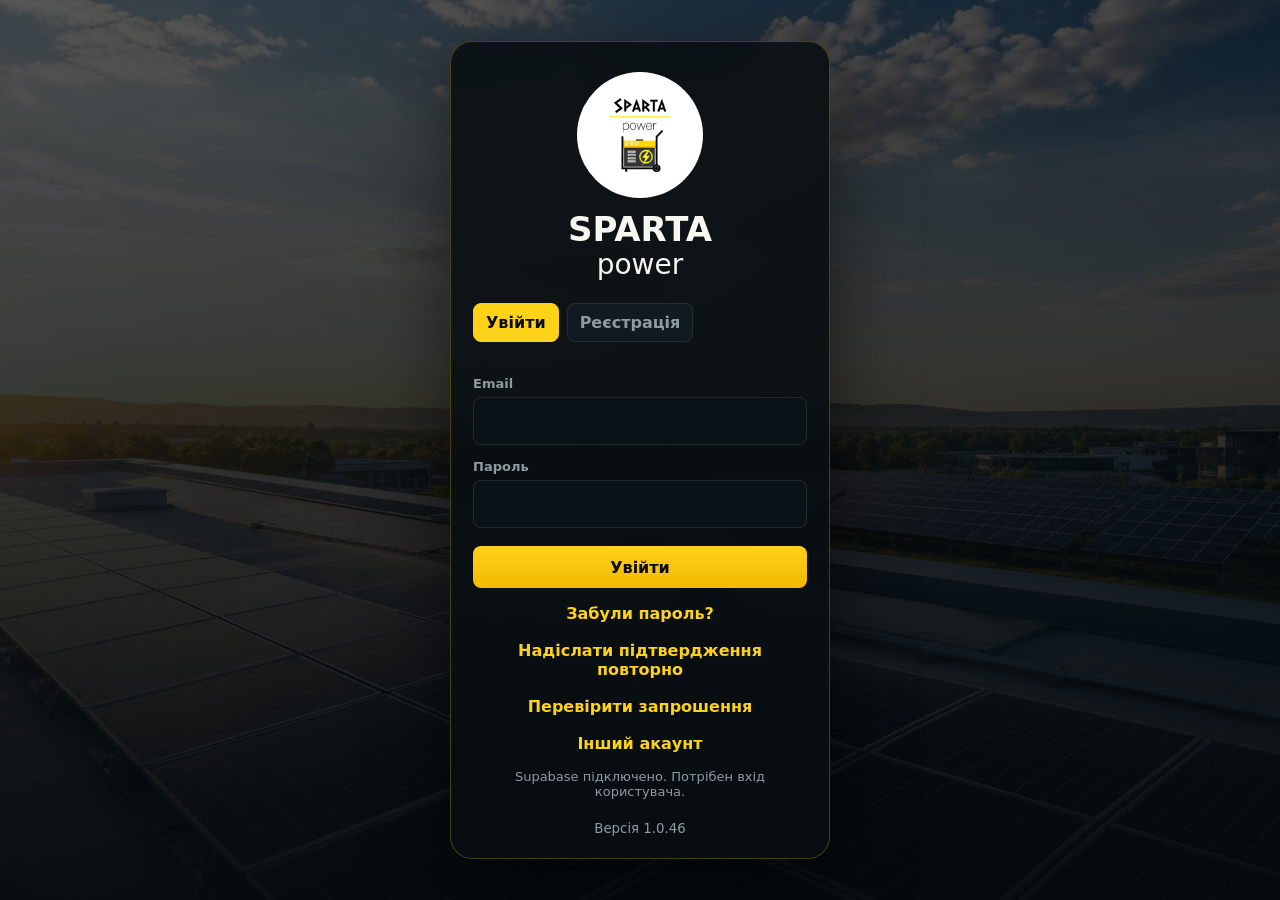
==== index.html @ 9d154112 "Add buyer product details and persistent cart (build 46)" ====
<!doctype html>
<html lang="uk">
  <head>
    <meta charset="UTF-8" />
    <meta name="viewport" content="width=device-width, initial-scale=1.0" />
    <meta name="theme-color" content="#ffd21a" />
    <meta name="apple-mobile-web-app-capable" content="yes" />
    <meta name="apple-mobile-web-app-status-bar-style" content="black-translucent" />
    <meta name="apple-mobile-web-app-title" content="SPARTA field" />
    <title>SPARTA field</title>
    <link rel="manifest" href="./manifest.webmanifest" />
    <link rel="apple-touch-icon" sizes="180x180" href="/assets/pwa/apple-touch-icon.png" />
    <link rel="icon" type="image/png" sizes="192x192" href="/assets/pwa/icon-192.png" />
    <link rel="icon" type="image/png" sizes="512x512" href="/assets/pwa/icon-512.png" />
    <link rel="stylesheet" href="./styles.css?v=20261030-46" />
    <link rel="stylesheet" href="./warehouse.css?v=20261030-46" />
    <link rel="stylesheet" href="./team-access.css?v=20261030-46" />
    <link rel="stylesheet" href="./buyer-ui.css?v=20261030-46" />
    <link rel="stylesheet" href="./sun-game.css?v=20261030-46" />
  </head>
  <body class="auth-locked">
    <section class="auth-screen" aria-label="Вхід у SPARTA field">
      <form class="auth-card" id="gateAuthForm">
        <img class="auth-logo" src="./assets/sparta-logo.jpeg" alt="SPARTA power" />
        <div class="auth-brand">
          <strong>SPARTA</strong>
          <span>power</span>
        </div>
        <div class="segmented" aria-label="Вхід або реєстрація"><button type="button" class="active" data-gate-mode="signin">Увійти</button><button type="button" data-gate-mode="signup">Реєстрація</button></div>
        <label class="auth-field" data-signup-only hidden><span>Ваше ім’я</span><input name="fullName" maxlength="120" autocomplete="name" /></label>
        <input name="authMode" type="hidden" value="signin" />
        <label class="auth-field">
          <span>Email</span>
          <input name="email" type="email" required autocomplete="email" />
        </label>
        <label class="auth-field" data-password-field>
          <span>Пароль</span>
          <input name="password" type="password" required autocomplete="current-password" />
        </label>
        <label class="auth-field" data-signup-only hidden><span>Повторіть пароль</span><input name="passwordConfirm" type="password" minlength="8" autocomplete="new-password" /></label>
        <button class="primary-button auth-submit" id="gateAuthSubmitButton" type="submit">Увійти</button>
        <button class="auth-link" type="button" data-gate-mode="recover">Забули пароль?</button><button class="auth-link" type="button" data-auth-resend>Надіслати підтвердження повторно</button><button class="auth-link" type="button" data-auth-retry>Перевірити запрошення</button><button class="auth-link" type="button" data-auth-signout>Інший акаунт</button>
        <p class="auth-message" id="gateAuthMessage">Увійди, щоб працювати з об'єктами SPARTA power.</p>
        <small>Версія 1.0.46</small>
      </form>
    </section>

    <section id="buyerPortalView" aria-label="Кабінет покупця"></section>
    <div class="app-shell">
      <aside class="sidebar">
        <div class="brand">
          <img class="brand-logo" src="./assets/sparta-logo.jpeg" alt="SPARTA power" />
          <div>
            <strong>SPARTA power</strong>
            <span>Solar Object Manager</span>
          </div>
        </div>

        <nav class="nav" aria-label="Головна навігація">
          <button class="nav-item active" data-section="home"><span>⌂</span>Головна</button>
          <button class="nav-item" data-section="projects"><span>▤</span>Об'єкти</button>
          <button class="nav-item" data-section="warehouse"><span>▦</span>Склад</button>
          <button class="nav-item" data-section="crm"><span>☑</span>CRM</button>
          <button class="nav-item is-hidden" data-section="cash"><span>$</span>Каса</button>
          <button class="nav-item is-hidden" data-section="sales"><span>▣</span>Продажі</button>
          <button class="nav-item is-hidden" data-section="team"><span>♙</span>Команда і події</button>
          <button class="nav-item" data-section="profile"><span>○</span>Профіль</button>
        </nav>

        <div class="user-card">
          <span class="label">Роль</span>
          <strong>Власник компанії</strong>
          <small>Робочий доступ</small>
        </div>
      </aside>

      <main class="main">
        <p class="local-workspace-banner is-hidden" id="localWorkspaceBanner">Локальна база · дані на цьому комп’ютері</p>
        <section class="topbar">
          <div>
            <p class="eyebrow" id="portalModeLabel">Робочий простір</p>
            <h1 id="portalTitle">SPARTA field</h1>
          </div>
          <div class="topbar-actions">
            <div class="portal-tabs" role="tablist" aria-label="Режим застосунку">
              <button type="button" role="tab" data-portal-mode="client" aria-selected="false">Клієнт</button>
              <button type="button" role="tab" data-portal-mode="installer" aria-selected="true">Монтажник</button>
            </div>
            <button class="sparta-game-launch" type="button" data-open-sun-game><span aria-hidden="true">☀</span> Гра</button>
            <button class="notification-badge is-hidden" id="crmNotificationButton" type="button" aria-label="CRM нагадування">0</button>
            <button class="primary-button" id="newProjectButton">+ Новий об'єкт</button>
          </div>
        </section>

        <section class="section" id="sales"><div id="salesView"></div></section>
        <section class="section" id="team"><div id="teamView"></div></section>
        <section class="section active" id="home">
          <div id="homeView"></div>
        </section>

        <section class="section" id="projects">
          <div class="toolbar">
            <label class="search">
              <span>Пошук</span>
              <input id="searchInput" type="search" placeholder="Клієнт, адреса, бригада" />
            </label>
            <label>
              <span>Статус</span>
              <select id="statusFilter">
                <option value="all">Усі</option>
                <option value="new">Лід</option>
                <option value="planned">Замір</option>
                <option value="proposal">КП</option>
                <option value="contract">Договір</option>
                <option value="in_progress">Монтаж</option>
                <option value="waiting_review">Перевірка</option>
                <option value="passport_issued">Паспорт</option>
                <option value="service">Сервіс</option>
              </select>
            </label>
          </div>

          <div class="object-list" id="projectList"></div>
        </section>

        <section class="section" id="objectDetail">
          <article class="detail-panel" id="projectDetail"></article>
        </section>

        <section class="section" id="crm">
          <div id="crmView"></div>
        </section>

        <section class="section" id="warehouse">
          <div id="warehouseView"></div>
        </section>

        <section class="section" id="cash">
          <div id="cashView"></div>
        </section>

        <section class="section" id="map">
          <div id="mapView"></div>
        </section>

        <section class="section" id="service">
          <div id="serviceView"></div>
        </section>

        <section class="section" id="monitoring">
          <div id="monitoringView"></div>
        </section>

        <section class="section" id="profile">
          <div id="profileView"></div>
        </section>

        <section class="section" id="dashboard">
          <div class="stats-grid" id="statsGrid"></div>
          <div class="wide-panel">
            <h2>Що дає перша версія</h2>
            <div class="feature-grid">
              <div>
                <strong>Контроль об'єктів</strong>
                <p>Статуси, бригади, адреси, клієнти й відповідальні в одному місці.</p>
              </div>
              <div>
                <strong>Менше помилок</strong>
                <p>Автоматична перевірка: кількість панелей у стрінгах має збігатися з техданими.</p>
              </div>
              <div>
                <strong>Документ для клієнта</strong>
                <p>Паспорт об'єкта збирається з уже внесених даних без ручного копіювання.</p>
              </div>
            </div>
          </div>
        </section>

        <section class="section" id="passport">
          <div class="passport-actions">
            <button class="secondary-button" id="passportPreviewButton">Попередній перегляд</button>
            <button class="primary-button" id="passportPrintButton">Друк / PDF</button>
          </div>
          <article class="passport-preview" id="passportPreview"></article>
        </section>

        <section class="section" id="schema">
          <div class="wide-panel">
            <h2>Модель даних MVP</h2>
            <div class="schema-grid">
              <div><strong>projects</strong><span>об'єкти, клієнти, статуси</span></div>
              <div><strong>technical_data</strong><span>панелі, інвертор, АКБ</span></div>
              <div><strong>connection_strings</strong><span>MPPT, стрінги, кількість панелей</span></div>
              <div><strong>materials</strong><span>план, факт, одиниці виміру</span></div>
              <div><strong>photos</strong><span>категорії фото об'єкта</span></div>
              <div><strong>passports</strong><span>PDF, статус, дата видачі</span></div>
            </div>
          </div>
        </section>
      </main>
    </div>

    <dialog id="authDialog">
      <form method="dialog" class="modal-form" id="authForm">
        <div class="modal-head">
          <h2 id="authTitle">Вхід користувача</h2>
          <button type="button" class="ghost-button" data-close-dialog onclick="this.closest('dialog').close()" aria-label="Закрити">×</button>
        </div>
        <div class="segmented" aria-label="Режим авторизації">
          <button type="button" class="active" data-auth-mode="signin">Увійти</button>
          <button type="button" data-auth-mode="signup">Створити акаунт</button>
        </div>
        <input name="authMode" type="hidden" value="signin" />
        <div class="form-grid">
          <label>Email<input name="email" type="email" required autocomplete="email" /></label>
          <label>Пароль<input name="password" type="password" required autocomplete="current-password" /></label>
        </div>
        <p class="calculation-note" id="authMessage">Увійди, щоб синхронізувати дані з базою.</p>
        <div class="modal-actions">
          <button type="button" class="secondary-button" data-close-dialog onclick="this.closest('dialog').close()">Скасувати</button>
          <button type="submit" class="primary-button" id="authSubmitButton">Увійти</button>
        </div>
      </form>
    </dialog>

    <dialog id="inviteDialog">
      <form method="dialog" class="modal-form" id="inviteForm">
        <div class="modal-head">
          <h2>Додати користувача</h2>
          <button type="button" class="ghost-button" data-close-dialog onclick="this.closest('dialog').close()" aria-label="Закрити">×</button>
        </div>
        <div class="form-grid">
          <label>Ім'я<input name="fullName" type="text" required autocomplete="name" placeholder="Іван Петренко" /></label>
          <label>Email<input name="email" type="email" required autocomplete="email" /></label>
          <label>Роль
            <select name="role">
              <option value="installer">Монтажник</option>
              <option value="warehouse">Комірник</option>
              <option value="brigadier">Майстер</option>
              <option value="engineer">Менеджер</option>
              <option value="viewer">Тільки перегляд</option>
              <option value="admin">Адміністратор</option>
            </select>
          </label>
        </div>
        <p class="calculation-note" id="inviteMessage">Додай email і роль. Користувач зможе створити акаунт із цим email та автоматично приєднається до компанії.</p>
        <div class="modal-actions">
          <button type="button" class="secondary-button" data-close-dialog onclick="this.closest('dialog').close()">Скасувати</button>
          <button type="submit" class="primary-button">Зберегти запрошення</button>
        </div>
      </form>
    </dialog>

    <dialog id="passwordDialog">
      <form method="dialog" class="modal-form" id="passwordForm">
        <div class="modal-head">
          <h2>Зміна пароля</h2>
          <button type="button" class="ghost-button" data-close-dialog onclick="this.closest('dialog').close()" aria-label="Закрити">×</button>
        </div>
        <div class="form-grid">
          <label>Новий пароль<input name="password" type="password" required minlength="8" autocomplete="new-password" /></label>
          <label>Повторити пароль<input name="passwordConfirm" type="password" required minlength="8" autocomplete="new-password" /></label>
        </div>
        <p class="calculation-note" id="passwordMessage" role="status">Новий пароль має містити щонайменше 8 символів і відрізнятися від чинного.</p>
        <div class="modal-actions">
          <button type="button" class="secondary-button" data-close-dialog onclick="this.closest('dialog').close()">Скасувати</button>
          <button type="submit" class="primary-button">Зберегти пароль</button>
        </div>
      </form>
    </dialog>

    <dialog id="companyUsersDialog">
      <div class="modal-form">
        <div class="modal-head">
          <h2>Користувачі компанії</h2>
          <button type="button" class="ghost-button" data-close-dialog onclick="this.closest('dialog').close()" aria-label="Закрити">×</button>
        </div>
        <div id="companyUsersDialogBody"></div>
        <div class="modal-actions">
          <button type="button" class="secondary-button" data-close-dialog onclick="this.closest('dialog').close()">Закрити</button>
        </div>
      </div>
    </dialog>

    <dialog id="crmTaskDialog">
      <form method="dialog" class="modal-form" id="crmTaskForm" autocomplete="off">
        <div class="modal-head">
          <h2>Нова задача</h2>
          <button type="button" class="ghost-button" data-close-dialog onclick="this.closest('dialog').close()" aria-label="Закрити">×</button>
        </div>
        <input name="id" type="hidden" />
        <div class="form-grid">
          <label class="full">Назва задачі<input name="title" required placeholder="Передзвонити клієнту, замовити кабель..." /></label>
          <label>Об'єкт (не обов'язково)<select name="projectId" id="crmProjectSelect"></select></label>
          <label>Виконавець<select name="assignedTo" id="crmAssigneeSelect" required></select></label>
          <label>Тип
            <select name="type">
              <option value="task">Задача</option>
              <option value="call">Дзвінок</option>
              <option value="note">Запис / нотатка</option>
              <option value="service">Сервіс</option>
              <option value="materials">Матеріали</option>
              <option value="documents">Документи</option>
            </select>
          </label>
          <label>Дата задачі<input name="dueDate" type="text" inputmode="numeric" required autocomplete="off" placeholder="дд.мм.рррр" pattern="\d{2}\.\d{2}\.\d{4}" data-picker="date" /></label>
          <label>Час задачі<input name="dueTime" type="text" inputmode="numeric" required autocomplete="off" placeholder="гг:хх" pattern="\d{2}:\d{2}" data-picker="time" /></label>
          <label>Пріоритет
            <select name="priority">
              <option value="normal">Звичайний</option>
              <option value="high">Важливий</option>
              <option value="urgent">Терміново</option>
            </select>
          </label>
          <label>Статус
            <select name="status">
              <option value="planned">Заплановано</option>
              <option value="in_progress">В роботі</option>
              <option value="done">Виконано</option>
            </select>
          </label>
          <label class="full">Запис / примітка<textarea name="note" rows="3" placeholder="Що потрібно зробити або що обговорили"></textarea></label>
        </div>
        <div class="modal-actions">
          <button type="button" class="secondary-button" data-close-dialog onclick="this.closest('dialog').close()">Скасувати</button>
          <button type="submit" class="primary-button">Зберегти задачу</button>
        </div>
      </form>
    </dialog>

    <dialog id="overdueTasksDialog">
      <div class="modal-form">
        <div class="modal-head">
          <h2>Прострочені задачі</h2>
          <button type="button" class="ghost-button" data-close-dialog onclick="this.closest('dialog').close()" aria-label="Закрити">×</button>
        </div>
        <div class="crm-list modal-crm-list" id="overdueTasksView"></div>
      </div>
    </dialog>

    <dialog id="projectDialog">
      <form method="dialog" class="modal-form" id="projectForm">
        <div class="modal-head">
          <h2>Новий об'єкт</h2>
          <button type="button" class="ghost-button" data-close-dialog onclick="this.closest('dialog').close()" aria-label="Закрити">×</button>
        </div>
        <div class="form-grid">
          <label>Назва об'єкта<input name="title" required /></label>
          <label>Клієнт<input name="clientName" required /></label>
          <label>Валюта об’єкта<select name="currency"><option value="USD">USD — Долар США</option><option value="UAH">UAH — Гривня</option></select><small>Договір, матеріали та роботи в одній валюті.</small></label>
          <label>Телефон<input name="clientPhone" /></label>
          <label>Адреса<input name="address" required /></label>
          <label>Тип об'єкта
            <select name="objectType">
              <option value="Приватний будинок">Приватний будинок</option>
              <option value="Комерційний об'єкт">Комерційний об'єкт</option>
              <option value="Наземна станція">Наземна станція</option>
            </select>
          </label>
          <label>Статус
            <select name="status">
              <option value="new">Лід</option>
              <option value="planned">Замір</option>
              <option value="proposal">КП</option>
              <option value="contract">Договір</option>
              <option value="in_progress">Монтаж</option>
              <option value="waiting_review">Перевірка</option>
              <option value="passport_issued">Паспорт</option>
              <option value="service">Сервіс</option>
            </select>
          </label>
          <label>Дата монтажу<input name="installationDate" type="date" /></label>
          <label>Бригада<input name="teamName" /></label>
          <label>Орієнтовна потужність, кВт<input name="estimatedPower" type="number" step="0.01" /></label>
          <label class="full">Коментар<textarea name="comment" rows="3"></textarea></label>
        </div>
        <div class="modal-actions">
          <button type="button" class="secondary-button" data-close-dialog onclick="this.closest('dialog').close()">Скасувати</button>
          <button type="submit" class="primary-button" id="saveProjectButton" value="default">Зберегти</button>
        </div>
      </form>
    </dialog>

    <dialog id="projectInfoDialog">
      <form method="dialog" class="modal-form" id="projectInfoForm">
        <div class="modal-head">
          <h2>Основна інформація</h2>
          <button type="button" class="ghost-button" data-close-dialog onclick="this.closest('dialog').close()" aria-label="Закрити">×</button>
        </div>
        <div class="form-grid">
          <label>Назва об'єкта<input name="title" required /></label>
          <label>Клієнт<input name="clientName" required /></label>
          <label>Валюта об’єкта<select name="currency"><option value="USD">USD — Долар США</option><option value="UAH">UAH — Гривня</option></select><small>Договір, матеріали та роботи в одній валюті.</small></label>
          <label>Телефон<input name="clientPhone" /></label>
          <label>Адреса<input name="address" required /></label>
          <label>Тип об'єкта
            <select name="objectType">
              <option value="Приватний будинок">Приватний будинок</option>
              <option value="Комерційний об'єкт">Комерційний об'єкт</option>
              <option value="Промисловий об'єкт">Промисловий об'єкт</option>
              <option value="Наземна станція">Наземна станція</option>
            </select>
          </label>
          <label>Дата монтажу<input name="installationDate" type="date" /></label>
          <label>Бригада<input name="teamName" /></label>
          <label class="full">Коментар<textarea name="comment" rows="3"></textarea></label>
        </div>
        <div class="modal-actions">
          <button type="button" class="secondary-button" data-close-dialog onclick="this.closest('dialog').close()">Скасувати</button>
          <button type="submit" class="primary-button" value="default">Зберегти інформацію</button>
        </div>
      </form>
    </dialog>

    <dialog id="technicalDialog">
      <form method="dialog" class="modal-form" id="technicalForm">
        <div class="modal-head">
          <h2>Технічні дані</h2>
          <button type="button" class="ghost-button" data-close-dialog onclick="this.closest('dialog').close()" aria-label="Закрити">×</button>
        </div>
        <div class="form-section-title">Фотомодулі</div>
        <div class="form-grid">
          <label>Вибрати виробника
            <select id="panelManufacturerSelect" name="panelManufacturer">
              <option value="">Оберіть зі списку</option>
              <option value="Longi">Longi</option>
              <option value="Jinko">Jinko</option>
              <option value="Jasolar">Jasolar</option>
              <option value="Tongwei Solar">Tongwei Solar</option>
              <option value="Trina Solar">Trina Solar</option>
              <option value="custom">Інший виробник</option>
            </select>
          </label>
          <label>Модель фотомодуля<input name="panelModel" placeholder="LR5-72HTH-580M" required /></label>
          <label>Потужність однієї панелі, Вт<input name="panelPowerW" type="number" min="0" step="1" required /></label>
          <label>Кількість панелей<input name="panelCount" type="number" min="0" step="1" required /></label>
          <label class="full">Серійні номери фотомодулів<textarea name="panelSerialNumbers" rows="3" placeholder="Кожен серійний номер з нового рядка"></textarea></label>
        </div>

        <div class="form-section-title">Інвертор</div>
        <div class="form-grid">
          <label>Виробник інвертора<input name="inverterManufacturer" placeholder="Deye, Huawei, Solis" /></label>
          <label>Модель інвертора<input name="inverterModel" placeholder="SUN-12K-SG04LP3" required /></label>
          <label>Потужність інвертора, кВт<input name="inverterPowerKw" type="number" min="0" step="0.01" /></label>
          <label>Серійний номер інвертора<input name="inverterSerialNumber" /></label>
          <label>Кількість MPPT<input name="mpptCount" type="number" min="0" step="1" /></label>
          <label>PV входів на один MPPT<input name="pvInputsPerMppt" type="number" min="0" step="1" /></label>
        </div>

        <div class="form-section-title">Система збереження / акумулятор</div>
        <div class="form-grid">
          <label>Виробник акумулятора<input name="batteryManufacturer" placeholder="Dyness, Pylontech, Deye" /></label>
          <label>Модель акумулятора<input name="batteryModel" placeholder="Tower T10, US5000" /></label>
          <label>Потужність / ємність одного модуля, кВт·год<input name="batteryCapacityKwh" type="number" min="0" step="0.01" /></label>
          <label>Кількість модулів<input name="batteryModulesCount" type="number" min="0" step="1" /></label>
          <label class="full">Серійні номери акумуляторів<textarea name="batterySerialNumbers" rows="3" placeholder="Кожен серійний номер з нового рядка"></textarea></label>
        </div>

        <p class="calculation-note" id="technicalPowerPreview">Загальна потужність: 0.00 кВт</p>

        <div class="modal-actions">
          <button type="button" class="secondary-button" data-close-dialog onclick="this.closest('dialog').close()">Скасувати</button>
          <button type="submit" class="primary-button" value="default">Зберегти техдані</button>
        </div>
      </form>
    </dialog>

    <script src="./local-workspace.js?v=20261030-46"></script>
    <script src="./supabase-config.js?v=20261030-46"></script>
    <!-- Kept locally so authentication also works when a CDN is blocked or unavailable. -->
    <script src="./supabase-js.umd.js?v=20261030-46"></script>
    <script src="./money.js?v=20261030-46"></script>
    <script src="./cash-ledger.js?v=20261030-46"></script>
    <script src="./cash-book.js?v=20261030-46"></script>
    <script src="./workspace-reset-core.js?v=20261030-46"></script>
    <script src="./workspace-maintenance.js?v=20261030-46"></script>
    <script src="./warehouse-core.js?v=20261030-46"></script>
    <script src="./inventory-import.js?v=20261030-46"></script>
    <script src="./product-photos-data.js?v=20261030-46"></script>
    <script src="./product-photos.js?v=20261030-46"></script>
    <script src="./warehouse-excel-core.js?v=20261030-46"></script>
    <script src="./warehouse-excel-file.js?v=20261030-46"></script>
    <script src="./warehouse-ui.js?v=20261030-46"></script>
    <script src="./warehouse-excel-ui.js?v=20261030-46"></script>
    <script src="./warehouse-cloud.js?v=20261030-46"></script>
    <script src="./inventory-import-ui.js?v=20261030-46"></script>
    <script src="./auth-flow.js?v=20261030-46"></script>
    <script src="./team-access.js?v=20261030-46"></script>
    <script src="./buyer-cloud.js?v=20261030-46"></script>
    <script src="./buyer-ui.js?v=20261030-46"></script>
    <script src="./sun-game.js?v=20261030-46"></script>
    <script src="./app.js?v=20261030-46"></script>
  </body>
</html>
---- styles.css ----
:root {
  --bg: #050a0d;
  --panel: rgba(12, 18, 22, 0.94);
  --panel-2: rgba(17, 25, 30, 0.96);
  --panel-3: #151f25;
  --ink: #f7f7ef;
  --muted: #8f9ba2;
  --line: rgba(255, 255, 255, 0.09);
  --yellow: #ffd21a;
  --yellow-2: #f2b900;
  --green: #37c96b;
  --blue: #2684ff;
  --red: #ff4136;
  --shadow: 0 22px 60px rgba(0, 0, 0, 0.38);
}

* {
  box-sizing: border-box;
}

html {
  background: var(--bg);
}

body {
  margin: 0;
  min-height: 100vh;
  color: var(--ink);
  font-family: Inter, ui-sans-serif, system-ui, -apple-system, BlinkMacSystemFont, "Segoe UI", sans-serif;
  background:
    linear-gradient(180deg, rgba(5, 10, 13, 0.72), rgba(5, 10, 13, 0.96)),
    url("./assets/solar-background.png") center / cover fixed;
}

.auth-screen {
  min-height: 100vh;
  display: none;
  place-items: center;
  padding: 28px 18px;
  background:
    linear-gradient(180deg, rgba(5, 10, 13, 0.68), rgba(5, 10, 13, 0.96)),
    url("./assets/solar-background.png") center / cover fixed;
}

body.auth-locked {
  overflow: hidden;
}

body.auth-locked .auth-screen {
  display: grid;
}

body.auth-locked .app-shell {
  display: none;
}

.auth-card {
  width: min(380px, 100%);
  padding: 30px 22px 22px;
  display: grid;
  gap: 14px;
  border: 1px solid rgba(255, 210, 26, 0.26);
  border-radius: 22px;
  background: rgba(8, 14, 18, 0.88);
  box-shadow: 0 30px 80px rgba(0, 0, 0, 0.55);
  backdrop-filter: blur(16px);
}

.auth-logo {
  width: 126px;
  height: 126px;
  object-fit: contain;
  justify-self: center;
  border-radius: 50%;
  background: #fff;
  padding: 10px;
}

.auth-brand {
  display: grid;
  justify-items: center;
  gap: 2px;
  margin-bottom: 8px;
}

.auth-brand strong {
  font-size: 34px;
  line-height: 1;
  letter-spacing: 0;
}

.auth-brand span {
  font-size: 28px;
  font-weight: 300;
}

.auth-field {
  display: grid;
  gap: 6px;
}

.auth-field span {
  color: var(--muted);
  font-size: 13px;
  font-weight: 800;
}

.auth-field input {
  min-height: 48px;
  border: 1px solid var(--line);
  border-radius: 8px;
  background: rgba(12, 20, 25, 0.95);
  color: var(--ink);
  padding: 12px 14px;
}

.auth-submit {
  width: 100%;
  margin-top: 4px;
}

.auth-link {
  border: 0;
  background: transparent;
  color: var(--yellow);
  font-weight: 800;
  padding: 2px;
}

.auth-message {
  margin: 0;
  min-height: 38px;
  color: var(--muted);
  text-align: center;
  font-size: 13px;
}

.auth-card small {
  color: var(--muted);
  text-align: center;
}

button,
input,
select,
textarea {
  font: inherit;
}

button {
  cursor: pointer;
}

h1,
h2,
h3,
p {
  margin-top: 0;
}

h1 {
  margin-bottom: 0;
  font-size: clamp(24px, 4vw, 34px);
  letter-spacing: 0;
}

h2 {
  font-size: 21px;
}

h3 {
  font-size: 16px;
}

.app-shell {
  min-height: 100vh;
  display: grid;
  grid-template-columns: 248px minmax(0, 1fr);
  background: rgba(0, 0, 0, 0.28);
}

.sidebar {
  position: sticky;
  top: 0;
  height: 100vh;
  padding: 22px 16px;
  display: flex;
  flex-direction: column;
  gap: 24px;
  background: rgba(4, 9, 12, 0.92);
  border-right: 1px solid rgba(255, 210, 26, 0.22);
  backdrop-filter: blur(14px);
}

.brand,
.hero-brand,
.profile-card {
  display: flex;
  align-items: center;
  gap: 12px;
}

.brand-logo {
  width: 52px;
  height: 52px;
  border-radius: 8px;
  object-fit: contain;
  background: #fff;
  border: 1px solid rgba(255, 210, 26, 0.65);
  padding: 3px;
}

.brand-logo.big {
  width: 76px;
  height: 76px;
}

.brand strong {
  display: block;
  font-size: 17px;
}

.brand span,
.user-card small,
.label,
.eyebrow,
.muted-text {
  color: var(--muted);
  display: block;
  font-size: 13px;
}

.nav {
  display: grid;
  gap: 8px;
}

.nav-item {
  border: 0;
  background: transparent;
  color: #cbd4d8;
  text-align: left;
  border-radius: 8px;
  padding: 12px;
  display: flex;
  align-items: center;
  gap: 10px;
  font-weight: 750;
}

.nav-item span {
  width: 22px;
  color: var(--yellow);
  text-align: center;
}

.nav-item.active,
.nav-item:hover {
  background: rgba(255, 210, 26, 0.13);
  color: #fff9d7;
}

.user-card,
.hero-card,
.quick-panel,
.crm-panel,
.map-panel,
.service-panel,
.monitoring-panel,
.profile-panel,
.wide-panel,
.detail-panel,
.passport-preview {
  background: var(--panel);
  border: 1px solid var(--line);
  border-radius: 8px;
  box-shadow: var(--shadow);
}

.user-card {
  margin-top: auto;
  padding: 16px;
}

.main {
  width: min(1180px, 100%);
  padding: 28px;
  min-width: 0;
  margin: 0 auto;
}

.topbar {
  display: flex;
  align-items: center;
  justify-content: space-between;
  gap: 16px;
  margin-bottom: 20px;
}

.topbar-actions {
  display: flex;
  align-items: center;
  gap: 10px;
}

.portal-tabs {
  display: inline-grid;
  grid-template-columns: repeat(2, minmax(0, 1fr));
  gap: 3px;
  padding: 3px;
  border: 1px solid var(--line);
  border-radius: 12px;
  background: rgba(6, 12, 15, 0.74);
}

.portal-tabs button {
  min-height: 34px;
  padding: 7px 12px;
  border: 0;
  border-radius: 9px;
  background: transparent;
  color: var(--muted);
  font-size: 12px;
  font-weight: 850;
  white-space: nowrap;
}

.portal-tabs button.active {
  color: #111;
  background: var(--yellow);
}

body.client-mode .overview-hero {
  background:
    linear-gradient(180deg, rgba(8, 13, 16, 0.2), rgba(8, 13, 16, 0.92)),
    url("./assets/solar-background.png") 60% center / cover;
}

body.client-mode .overview-hero h2::after {
  content: " · клієнтський режим";
  color: #d2d7d7;
  font-size: 14px;
  font-weight: 650;
}

body.client-mode #projects > .toolbar {
  display: none;
}

.client-generation-hero,
.client-shop-hero,
.client-service-hero {
  position: relative;
  overflow: hidden;
  border: 1px solid rgba(255, 255, 255, 0.12);
  border-radius: 24px;
  background:
    linear-gradient(180deg, rgba(7, 12, 16, 0.25), rgba(7, 12, 16, 0.92)),
    url("./assets/solar-background.png") center / cover;
  box-shadow: var(--shadow);
}

.client-generation-hero {
  min-height: 410px;
  padding: 24px;
  display: grid;
  align-content: start;
  gap: 9px;
}

.client-live-label,
.client-status-chip,
.solution-badge {
  display: inline-flex;
  align-items: center;
  width: fit-content;
  gap: 7px;
  border-radius: 999px;
  padding: 6px 10px;
  background: rgba(43, 163, 92, 0.18);
  color: #57d986;
  font-size: 12px;
  font-weight: 850;
}

.client-live-label i {
  width: 8px;
  height: 8px;
  border-radius: 50%;
  background: #4ad77b;
}

.client-generation-hero > p,
.client-generation-hero > small {
  margin: 10px 0 0;
  color: #d4d9d8;
}

.client-generation-value {
  color: var(--yellow);
  font-size: clamp(52px, 10vw, 74px);
  font-weight: 900;
  letter-spacing: -0.06em;
  line-height: .9;
}

.client-generation-value span {
  margin-left: 9px;
  color: #e3e7e5;
  font-size: 18px;
  letter-spacing: 0;
}

.client-savings {
  width: fit-content;
  padding: 6px 10px;
  border-radius: 12px;
  background: rgba(255, 210, 26, 0.15);
  color: var(--yellow);
  font-weight: 850;
}

.generation-line {
  width: 100%;
  height: 100px;
  margin-top: auto;
}

.generation-axis {
  display: flex;
  justify-content: space-between;
  color: #9fa8a7;
  font-size: 11px;
}

.client-section {
  margin-top: 24px;
}

.client-progress-card,
.client-chart-card,
.client-info-card,
.client-account-card,
.client-object-mini,
.client-consult-card {
  border: 1px solid var(--line);
  border-radius: 18px;
  background: var(--panel);
  box-shadow: var(--shadow);
}

.client-progress-card {
  display: grid;
  gap: 12px;
  padding: 17px;
}

.client-progress-card > div:first-child {
  display: flex;
  justify-content: space-between;
  gap: 16px;
}

.client-progress-card span,
.client-progress-card p,
.client-stat-cards span,
.client-stat-cards small,
.client-info-rows span,
.client-category-grid small,
.solution-rail p,
.solution-rail small,
.client-account-card small,
.client-menu-list small,
.client-object-mini span,
.client-object-mini small,
.client-service-list small {
  color: var(--muted);
}

.client-progress-card p { margin: 0; font-size: 13px; }

.client-installation-card {
  display: grid;
  gap: 0;
  padding: 6px 17px;
  border: 1px solid var(--line);
  border-radius: 18px;
  background: var(--panel);
  box-shadow: var(--shadow);
}

.client-installation-step {
  position: relative;
  min-height: 54px;
  display: flex;
  align-items: center;
  gap: 12px;
  color: var(--muted);
}

.client-installation-step:not(:last-child)::after {
  content: "";
  position: absolute;
  left: 11px;
  top: 37px;
  bottom: -10px;
  width: 2px;
  background: rgba(255, 255, 255, 0.1);
}

.client-installation-step i {
  width: 23px;
  height: 23px;
  display: grid;
  place-items: center;
  z-index: 1;
  border: 2px solid #566169;
  border-radius: 50%;
  background: #10181d;
  color: #111;
  font-size: 13px;
  font-style: normal;
  font-weight: 950;
}

.client-installation-step.done { color: var(--ink); }
.client-installation-step.done i { border-color: var(--yellow); background: var(--yellow); }
.client-installation-step.done:not(:last-child)::after { background: var(--yellow); }
.client-installation-step.current { color: var(--ink); }
.client-installation-step.current i { border-color: var(--yellow); box-shadow: 0 0 0 4px rgba(255,210,26,.12); }
.client-installation-step small { margin-left: auto; color: var(--yellow); font-size: 12px; font-weight: 850; }

.client-action-grid,
.client-summary-grid,
.client-stat-cards,
.client-category-grid {
  display: grid;
  gap: 12px;
}

.client-action-grid { grid-template-columns: repeat(3, minmax(0, 1fr)); }
.client-summary-grid { grid-template-columns: repeat(2, minmax(0, 1fr)); }
.client-stat-cards { grid-template-columns: repeat(3, minmax(0, 1fr)); }
.client-category-grid { grid-template-columns: repeat(3, minmax(0, 1fr)); }

.client-action-card,
.client-summary-grid article,
.client-stat-cards article,
.client-category-grid article {
  min-height: 122px;
  padding: 16px;
  border: 1px solid var(--line);
  border-radius: 18px;
  background: #10191e;
  color: var(--ink);
  text-align: left;
}

.client-action-card {
  display: grid;
  align-content: start;
  gap: 6px;
}

.client-action-card > span,
.client-category-grid article > span {
  color: var(--yellow);
  font-size: 22px;
}

.client-action-card small,
.client-summary-grid small { color: var(--muted); }
.client-summary-grid strong,
.client-stat-cards strong { display: block; margin-top: 10px; font-size: 24px; }

.client-stats-panel,
.client-shop-panel,
.client-service-panel,
.client-menu-panel {
  display: grid;
  gap: 20px;
}

.solar-calculator-card {
  padding: 18px;
  border: 1px solid var(--line);
  border-radius: 18px;
  background: linear-gradient(145deg, rgba(255, 210, 26, .1), transparent 34%), var(--panel);
  box-shadow: var(--shadow);
}

.solar-calculator-card h3 { margin: 4px 0 0; }
.solar-calculator-intro,
.solar-data-source,
.solar-calculator-message { color: var(--muted); font-size: 13px; line-height: 1.45; }
.solar-calculator-intro { margin: 13px 0 16px; }
.solar-calculator-message { margin: 14px 0 0; color: var(--yellow); }
.solar-data-source { margin: 14px 0; }
.solar-calculator-form { display: grid; gap: 12px; }
.solar-calculator-form label { display: grid; gap: 7px; color: var(--muted); font-size: 12px; font-weight: 750; }
.solar-calculator-form input,
.solar-calculator-form select { min-height: 42px; padding: 0 11px; border: 1px solid var(--line); border-radius: 11px; background: #0b1317; color: var(--ink); font: inherit; }
.solar-location-field { max-width: 100%; }
.solar-location-row { display: grid; grid-template-columns: minmax(0, 1fr) auto; align-items: end; gap: 10px; }
.solar-location-button { min-height: 42px; white-space: nowrap; }
.solar-input-grid { display: grid; grid-template-columns: repeat(3, minmax(0, 1fr)); gap: 10px; }
.solar-calculate-button { justify-self: start; min-height: 43px; padding-inline: 17px; }
.solar-estimate-summary { display: grid; grid-template-columns: repeat(3, minmax(0, 1fr)); gap: 10px; margin-top: 17px; }
.solar-estimate-summary > div { min-height: 98px; padding: 13px; border: 1px solid var(--line); border-radius: 14px; background: rgba(11, 19, 23, .74); }
.solar-estimate-summary span { display: block; color: var(--muted); font-size: 12px; }
.solar-estimate-summary strong { display: block; margin-top: 9px; color: var(--yellow); font-size: 19px; line-height: 1.1; }
.solar-table-wrap { overflow-x: auto; border: 1px solid var(--line); border-radius: 14px; }
.solar-estimate-table { width: 100%; min-width: 640px; border-collapse: collapse; font-size: 13px; }
.solar-estimate-table th,
.solar-estimate-table td { padding: 12px 13px; text-align: left; border-bottom: 1px solid var(--line); white-space: nowrap; }
.solar-estimate-table th { color: var(--muted); font-weight: 750; }
.solar-estimate-table td:nth-child(2),
.solar-estimate-table td:nth-child(4),
.solar-estimate-table tfoot th:nth-child(2),
.solar-estimate-table tfoot th:nth-child(4) { color: var(--yellow); }
.solar-estimate-table tbody tr:last-child td { border-bottom: 0; }
.solar-estimate-table tfoot { background: rgba(255, 210, 26, .08); }
.solar-estimate-table tfoot th { color: var(--ink); border-bottom: 0; }
.daily-generation-card { margin-top: 17px; padding: 15px; border: 1px solid var(--line); border-radius: 15px; background: rgba(11, 19, 23, .72); }
.daily-generation-card h3 { margin: 4px 0 0; }
.daily-generation-card p { margin: 11px 0 0; color: var(--muted); font-size: 12px; line-height: 1.45; }
.daily-generation-chart { position: relative; margin-top: 13px; padding-bottom: 24px; overflow: hidden; }
.daily-generation-chart svg { width: 100%; min-width: 480px; height: 180px; display: block; }
.chart-baseline { stroke: rgba(214, 224, 220, .25); stroke-width: 1; }
.daily-generation-area { fill: url(#dailyGenerationGlow); opacity: .75; }
.daily-generation-line { fill: none; stroke: var(--yellow); stroke-width: 4; stroke-linecap: round; stroke-linejoin: round; }
.daily-chart-labels { position: absolute; left: 0; right: 0; bottom: 0; min-width: 480px; height: 19px; color: var(--muted); font-size: 11px; }
.daily-chart-labels span { position: absolute; transform: translateX(-50%); }

.client-stat-cards article { min-height: 130px; }

.client-chart-card,
.client-info-card { padding: 18px; }

.week-bars {
  min-height: 174px;
  display: grid;
  grid-template-columns: repeat(7, 1fr);
  align-items: end;
  gap: 10px;
  padding-top: 22px;
}

.week-bars > div {
  min-height: 145px;
  display: grid;
  grid-template-rows: 1fr auto;
  align-items: end;
  gap: 8px;
  text-align: center;
}

.week-bars i {
  display: block;
  min-height: 18px;
  border-radius: 8px 8px 3px 3px;
  background: linear-gradient(180deg, var(--yellow), #a97700);
}

.week-bars span { color: var(--muted); font-size: 11px; }

.client-info-card h3 { margin-bottom: 14px; }
.client-info-rows { display: grid; gap: 0; }
.client-info-rows > div { display: flex; justify-content: space-between; gap: 18px; padding: 13px 0; border-top: 1px solid var(--line); }
.client-info-rows strong { text-align: right; }

.client-shop-hero { min-height: 220px; padding: 24px; display: grid; align-content: center; gap: 10px; }
.client-shop-hero > span { color: var(--yellow); font-weight: 850; }
.client-shop-hero h2 { max-width: 360px; margin: 0; font-size: 29px; }
.client-shop-hero p { max-width: 370px; margin: 0; color: #d1d7d5; line-height: 1.45; }

.client-category-grid article { display: grid; align-content: space-between; gap: 6px; min-height: 142px; }
.client-category-grid strong { line-height: 1.2; }

.solution-rail { display: grid; grid-template-columns: repeat(2, minmax(0, 1fr)); gap: 12px; overflow-x: auto; }
.solution-rail article { min-width: 230px; min-height: 210px; padding: 18px; display: grid; align-content: start; gap: 9px; border: 1px solid var(--line); border-radius: 18px; background: linear-gradient(150deg, rgba(255,210,26,.16), transparent 55%), #121b20; }
.solution-rail h3 { margin: 7px 0 0; font-size: 21px; }
.solution-rail p { margin: 0; }
.solution-rail strong { margin-top: auto; color: var(--yellow); font-size: 21px; }
.solution-badge { background: rgba(255, 174, 63, .16); color: #ffbf61; }
.solution-badge.green { background: rgba(50, 201, 107, .15); color: #64dc92; }

.client-consult-card { display: flex; align-items: center; gap: 14px; padding: 17px; }
.client-consult-card > span { width: 42px; height: 42px; display: grid; place-items: center; flex: 0 0 auto; border-radius: 14px; color: var(--yellow); background: rgba(255,210,26,.13); }
.client-consult-card p { margin: 5px 0 0; color: var(--muted); font-size: 13px; }

.client-service-hero { min-height: 206px; padding: 23px; display: flex; align-items: center; justify-content: space-between; gap: 16px; }
.client-service-hero h2 { margin: 7px 0; font-size: 29px; }
.client-service-hero p { max-width: 370px; margin: 0; color: #d1d7d5; }
.client-service-hero > div > span { color: var(--muted); }
.service-hero-icon { width: 74px; height: 74px; display: grid; place-items: center; flex: 0 0 auto; border-radius: 24px; color: var(--yellow); background: rgba(255,210,26,.14); font-size: 34px; }
.client-service-list { display: grid; gap: 11px; }
.client-service-list article { display: flex; align-items: center; gap: 13px; padding: 15px; border: 1px solid var(--line); border-radius: 18px; background: var(--panel); }
.client-service-list article > div { min-width: 0; flex: 1; display: grid; gap: 3px; }
.client-service-list em, .client-menu-list em { color: #c7cecc; font-size: 28px; font-style: normal; }
.service-icon { width: 46px; height: 46px; display: grid; place-items: center; flex: 0 0 auto; border-radius: 16px; font-size: 20px; }
.service-icon.amber { color: #ffbd42; background: rgba(255, 167, 44, .14); }.service-icon.blue { color: #66a8ff; background: rgba(38,132,255,.16); }.service-icon.green { color: #5de18c; background: rgba(55,201,107,.14); }.service-icon.violet { color: #b495ff; background: rgba(140,100,255,.15); }.service-icon.muted { color: #c5cccc; background: rgba(255,255,255,.08); }

.client-account-card { display: flex; align-items: center; gap: 13px; padding: 18px; }
.client-account-card > div { display: grid; gap: 4px; }
.client-avatar { width: 54px; height: 54px; display: grid; place-items: center; flex: 0 0 auto; border-radius: 50%; color: var(--yellow); background: rgba(255,210,26,.13); font-size: 23px; }
.client-menu-list { display: grid; gap: 9px; }
.client-menu-list button { width: 100%; display: flex; align-items: center; gap: 12px; padding: 14px; border: 1px solid var(--line); border-radius: 16px; background: var(--panel); color: var(--ink); text-align: left; }
.client-menu-list button > span { width: 32px; color: var(--yellow); font-size: 19px; text-align: center; }.client-menu-list button > div { display: grid; gap: 3px; flex: 1; }.client-menu-list button:hover { background: var(--panel-2); }
.client-object-mini { display: grid; gap: 5px; padding: 18px; }

.notification-badge {
  width: 42px;
  height: 42px;
  border: 0;
  border-radius: 50%;
  display: grid;
  place-items: center;
  background: var(--red);
  color: #fff;
  font-weight: 950;
  box-shadow: 0 0 0 4px rgba(255, 65, 54, 0.16), 0 12px 28px rgba(255, 65, 54, 0.32);
  animation: badge-pulse 1.8s ease-in-out infinite;
}

@keyframes badge-pulse {
  0%,
  100% {
    transform: scale(1);
  }
  50% {
    transform: scale(1.08);
  }
}

.primary-button,
.secondary-button,
.ghost-button,
.danger-button {
  border: 0;
  border-radius: 8px;
  min-height: 42px;
  padding: 10px 16px;
  font-weight: 850;
}

.primary-button {
  background: linear-gradient(180deg, var(--yellow), var(--yellow-2));
  color: #0b0c0d;
}

.secondary-button {
  background: #18232a;
  color: var(--ink);
  border: 1px solid var(--line);
}

.compact-button {
  min-height: 36px;
  padding: 7px 10px;
  font-size: 13px;
  line-height: 1;
  align-self: center;
}

.ghost-button {
  background: transparent;
  color: var(--ink);
  font-size: 24px;
  padding: 0 10px;
}

.danger-button {
  background: rgba(255, 65, 54, 0.15);
  color: #ff8f87;
}

.full-width {
  width: 100%;
}

.section {
  display: none;
}

.section.active {
  display: block;
}

.is-hidden {
  display: none !important;
}

.cash-panel { display: grid; gap: 18px; }
.local-workspace-banner { display: inline-block; margin: 0 0 16px; padding: 8px 13px; border: 1px solid rgba(255,210,26,.28); border-radius: 10px; color: var(--yellow); background: rgba(255,210,26,.07); font-size: 12px; }
.cash-panel .section-title-row { margin-bottom: 0; }
.cash-summary { display: grid; grid-template-columns: repeat(3, minmax(0, 1fr)); gap: 12px; }
.cash-summary article { padding: 20px; min-width: 0; border: 1px solid var(--line); border-radius: 18px; background: var(--panel); }
.cash-summary span { display: block; color: var(--muted); font-size: 13px; }
.cash-summary strong { display: block; margin-top: 10px; font-size: clamp(20px, 2.4vw, 30px); overflow-wrap: anywhere; }
.cash-summary article:first-child strong, .cash-amount.income { color: #50d48a; }
.cash-summary article:last-child { border-color: rgba(255,210,26,.38); background: linear-gradient(145deg, rgba(255,210,26,.09), transparent), var(--panel); }
.cash-summary article:last-child strong { color: var(--yellow); }
.cash-account-balances { display: flex; flex-wrap: wrap; gap: 10px; }
.cash-account-balances > span { display: grid; gap: 6px; min-width: 150px; flex: 1; padding: 12px 15px; border: 1px solid var(--line); border-radius: 12px; color: var(--muted); font-size: 12px; background: #10191e; }
.cash-account-balances strong { color: var(--ink); font-size: 16px; }
.cash-panel > .calculation-note { margin: 0; padding: 0; background: transparent; border: 0; color: var(--muted); font-size: 12px; font-weight: 500; line-height: 1.5; }
.cash-sync-status { display: flex; gap: 14px; align-items: center; justify-content: space-between; padding: 13px 15px; border: 1px solid var(--line); border-radius: 12px; background: rgba(255,210,26,.045); color: var(--muted); font-size: 12px; line-height: 1.5; }
.cash-sync-status button { flex-shrink: 0; }
.cash-filters { display: grid; grid-template-columns: repeat(3, minmax(0, 1fr)); gap: 12px; padding: 18px; background: var(--panel); border: 1px solid var(--line); border-radius: 18px; }
.cash-filters input, .cash-filters select { width: 100%; min-width: 0; }
.cash-filters button { align-self: end; justify-self: start; }
.cash-filters .ghost-button { min-height: 40px; padding: 0 12px; font-size: 13px; }
.cash-filter-summary { display: block; margin-top: 6px; color: var(--muted); font-size: 12px; }
.cash-table { min-width: 900px; }
.cash-table td { vertical-align: top; }
.cash-table td:nth-child(1), .cash-table td:nth-child(2), .cash-table td:nth-child(5) { white-space: nowrap; }
.cash-table td strong, .cash-table td span, .cash-table td small { display: block; }
.cash-table td span { max-width: 310px; white-space: normal; overflow-wrap: anywhere; }
.cash-table td small { margin-top: 5px; color: var(--muted); font-size: 11px; }
.cash-amount { font-weight: 850; font-variant-numeric: tabular-nums; }
.cash-amount.expense { color: #ffae97; }
.cash-reversed { background: rgba(255,255,255,.025); }
.cash-table td .cash-pending { color: #edc04e; }
.cash-project-panel { margin: 18px 0; }
.cash-project-panel > .text-action { margin-top: 12px; }
.cash-entry-message { color: #ffae97; font-size: 13px; }
#cashEntryDialog { width: min(720px, calc(100vw - 24px)); }

@media (max-width: 640px) {
  .cash-summary { grid-template-columns: 1fr; }
  .cash-summary article { padding: 15px; }
  .cash-summary strong { margin-top: 6px; }
  .cash-filters { grid-template-columns: repeat(2, minmax(0, 1fr)); padding: 14px; }
  .cash-panel .section-title-row { flex-wrap: wrap; gap: 12px; }
  .cash-panel .panel-heading { flex-wrap: wrap; gap: 12px; }
  .cash-sync-status { align-items: flex-start; }
  #cashEntryDialog .form-grid { grid-template-columns: 1fr; }
}

.toolbar {
  display: flex;
  gap: 12px;
  flex-wrap: wrap;
  margin-bottom: 16px;
}

label {
  display: grid;
  gap: 6px;
  color: var(--muted);
  font-size: 13px;
  font-weight: 750;
}

input,
select,
textarea {
  border: 1px solid var(--line);
  border-radius: 8px;
  min-height: 42px;
  padding: 10px 12px;
  color: var(--ink);
  background: #0b1317;
}

input::placeholder,
textarea::placeholder {
  color: #5e6b72;
}

.search {
  min-width: min(100%, 360px);
}

.hero-card,
.quick-panel,
.map-panel,
.service-panel,
.monitoring-panel,
.warehouse-panel,
.profile-panel,
.detail-panel,
.wide-panel,
.passport-preview {
  padding: 18px;
}

.hero-card {
  min-height: 236px;
  display: grid;
  align-content: space-between;
  background:
    linear-gradient(180deg, rgba(8, 13, 16, 0.3), rgba(8, 13, 16, 0.95)),
    url("./assets/solar-background.png") center / cover;
}

/* Mobile-first overview: one calm, scrollable information feed. */
.overview-hero {
  min-height: 292px;
  padding: 22px;
  display: flex;
  flex-direction: column;
  justify-content: space-between;
  gap: 24px;
  border: 1px solid rgba(255, 255, 255, 0.12);
  border-radius: 22px;
  overflow: hidden;
  background:
    linear-gradient(180deg, rgba(8, 13, 16, 0.22), rgba(8, 13, 16, 0.94)),
    url("./assets/solar-background.png") center / cover;
  box-shadow: var(--shadow);
}

.overview-hero-top {
  display: flex;
  align-items: flex-start;
  gap: 14px;
}

.overview-hero .brand-logo.big {
  width: 62px;
  height: 62px;
  flex: 0 0 auto;
}

.overview-hero h2 {
  margin: 8px 0 4px;
  font-size: clamp(25px, 4vw, 34px);
}

.overview-hero p,
.work-summary-card p {
  margin: 0;
  color: #bdc5c8;
  line-height: 1.45;
}

.live-chip {
  display: inline-flex;
  align-items: center;
  gap: 7px;
  color: #64da8a;
  font-size: 12px;
  font-weight: 850;
}

.live-chip i {
  width: 8px;
  height: 8px;
  border-radius: 50%;
  background: #46d878;
  box-shadow: 0 0 0 4px rgba(70, 216, 120, 0.12);
}

.overview-hero-bottom {
  display: grid;
  gap: 5px;
}

.overview-hero-bottom > span {
  color: #d3d8d8;
  font-size: 13px;
}

.overview-hero-bottom strong {
  font-size: 34px;
  line-height: 1;
}

.overview-hero-bottom small {
  color: #d3d8d8;
  font-size: 15px;
  font-weight: 700;
}

.overview-section {
  margin-top: 22px;
}

.section-title-row {
  display: flex;
  align-items: end;
  justify-content: space-between;
  gap: 16px;
  margin: 0 2px 12px;
}

.section-title-row span {
  color: var(--muted);
  font-size: 12px;
  font-weight: 750;
}

.section-title-row h2 {
  margin: 3px 0 0;
  font-size: 22px;
}

.text-action {
  border: 0;
  background: transparent;
  color: var(--yellow);
  min-height: auto;
  padding: 4px 0;
  font-size: 13px;
  font-weight: 850;
}

.metric-rail {
  display: grid;
  grid-template-columns: repeat(4, minmax(0, 1fr));
  gap: 12px;
}

.metric-rail .metric-card {
  min-height: 126px;
  border-left-width: 1px;
  border-radius: 16px;
  padding: 16px;
}

.metric-rail .metric-card strong {
  margin: 8px 0 4px;
  font-size: clamp(24px, 2.5vw, 32px);
}

.metric-rail .metric-card small {
  color: var(--muted);
  font-size: 12px;
}

.scroll-list {
  gap: 10px;
}

.timeline-card {
  min-height: 78px;
  align-items: center;
  border-left-width: 1px;
  border-radius: 16px;
  padding: 14px 15px;
}

.timeline-card-main {
  min-width: 0;
  display: flex;
  align-items: center;
  gap: 12px;
}

.timeline-card-main > div {
  min-width: 0;
}

.timeline-card-main strong,
.timeline-card-main span {
  overflow: hidden;
  text-overflow: ellipsis;
  white-space: nowrap;
}

.timeline-dot {
  width: 10px;
  height: 10px;
  flex: 0 0 auto;
  border-radius: 50%;
  background: #738088;
}

.timeline-dot.success { background: var(--green); }
.timeline-dot.work { background: var(--yellow); }
.timeline-dot.warning { background: #f6a83a; }
.timeline-dot.blue { background: var(--blue); }

.timeline-card-meta {
  display: grid;
  gap: 3px;
  flex: 0 0 auto;
}

.timeline-card-meta span {
  color: var(--muted);
  font-size: 12px;
  text-align: right;
}

.work-summary-card {
  display: flex;
  align-items: center;
  gap: 14px;
  padding: 17px;
  border: 1px solid var(--line);
  border-radius: 18px;
  background: rgba(15, 24, 29, 0.94);
}

.work-summary-card > div {
  min-width: 0;
  flex: 1;
}

.work-summary-card strong {
  display: block;
  margin-bottom: 4px;
}

.work-summary-icon {
  width: 42px;
  height: 42px;
  display: grid;
  place-items: center;
  flex: 0 0 auto;
  border-radius: 14px;
  color: var(--yellow);
  background: rgba(255, 210, 26, 0.12);
  font-size: 21px;
}

.hero-card h2 {
  margin: 4px 0;
  font-size: 28px;
}

.hero-progress {
  display: grid;
  gap: 8px;
}

.hero-progress strong {
  font-size: 22px;
}

.metric-grid {
  display: grid;
  grid-template-columns: repeat(auto-fit, minmax(150px, 1fr));
  gap: 12px;
  margin: 14px 0;
}

.metric-grid.compact {
  grid-template-columns: repeat(3, minmax(0, 1fr));
}

.metric-card,
.data-item,
.stat,
.feature-grid > div,
.schema-grid > div {
  border: 1px solid var(--line);
  border-left: 3px solid rgba(255, 210, 26, 0.85);
  border-radius: 8px;
  padding: 14px;
  background: var(--panel-2);
}

button.metric-card {
  color: var(--ink);
  text-align: left;
}

button.metric-card:hover,
.crm-filter-card.active {
  border-color: rgba(255, 210, 26, 0.72);
  background: rgba(255, 210, 26, 0.12);
  outline: 1px solid rgba(255, 210, 26, 0.22);
}

.metric-card strong,
.stat strong {
  display: block;
  margin-top: 3px;
  font-size: 30px;
}

.metric-card span,
.schema-grid span {
  color: var(--muted);
  font-size: 13px;
}

.metric-card.success strong,
.success {
  color: var(--green);
}

.metric-card.warning strong,
.warning {
  color: var(--yellow);
}

.metric-card.danger strong,
.danger {
  color: var(--red);
}

.quick-grid {
  display: grid;
  grid-template-columns: repeat(4, minmax(0, 1fr));
  gap: 10px;
}

.quick-action {
  border: 1px solid var(--line);
  border-radius: 8px;
  min-height: 82px;
  background: #101a20;
  color: var(--ink);
  display: grid;
  place-items: center;
  gap: 5px;
  font-weight: 800;
}

.quick-action span {
  color: var(--yellow);
  font-size: 22px;
}

.panel-heading {
  display: flex;
  justify-content: space-between;
  gap: 12px;
  align-items: center;
  margin-bottom: 12px;
}

.home-object-list {
  display: grid;
  gap: 10px;
}

.home-object-card {
  width: 100%;
  border: 1px solid var(--line);
  border-left: 3px solid rgba(255, 210, 26, 0.85);
  border-radius: 8px;
  padding: 12px;
  background: var(--panel-2);
  color: var(--ink);
  display: flex;
  justify-content: space-between;
  gap: 12px;
  text-align: left;
}

.home-object-card strong,
.home-object-card span,
.home-object-card em,
.empty-state strong,
.empty-state span {
  display: block;
}

.home-object-card span,
.empty-state span {
  color: var(--muted);
  font-size: 13px;
}

.home-object-card em {
  color: var(--yellow);
  font-style: normal;
  font-size: 12px;
  font-weight: 900;
  text-transform: uppercase;
  text-align: right;
}

.empty-state {
  border: 1px solid var(--line);
  border-left: 3px solid rgba(255, 210, 26, 0.85);
  border-radius: 8px;
  padding: 14px;
  background: var(--panel-2);
}

.object-list {
  display: grid;
  gap: 12px;
  grid-template-columns: repeat(auto-fill, minmax(320px, 1fr));
}

.object-card {
  width: 100%;
  text-align: left;
  padding: 10px;
  display: grid;
  grid-template-columns: 94px 1fr;
  gap: 12px;
  border: 1px solid var(--line);
  border-radius: 8px;
  background: var(--panel);
  color: var(--ink);
  overflow: hidden;
}

.object-card.active {
  border-color: rgba(255, 210, 26, 0.65);
  outline: 1px solid rgba(255, 210, 26, 0.35);
}

.object-thumb {
  display: block;
  min-height: 96px;
  border-radius: 8px;
  background:
    linear-gradient(180deg, rgba(0, 0, 0, 0.08), rgba(0, 0, 0, 0.35)),
    url("./assets/solar-background.png") center / cover;
}

.object-thumb.small {
  width: 62px;
  min-height: 58px;
}

.object-line {
  display: flex;
  align-items: start;
  justify-content: space-between;
  gap: 8px;
}

.object-card h3 {
  margin-bottom: 4px;
}

.object-card p {
  margin-bottom: 4px;
  color: #c8d1d6;
  font-size: 13px;
}

.object-specs {
  display: grid;
  gap: 10px;
  margin: 14px 0 8px;
  color: #dfe7ea;
  font-size: 13px;
  grid-template-columns: repeat(auto-fit, minmax(220px, 1fr));
  align-items: stretch;
}

.object-specs span {
  display: grid;
  align-content: start;
  gap: 5px;
  min-height: 78px;
  padding: 12px;
  border: 1px solid var(--line);
  border-left: 3px solid rgba(255, 210, 26, 0.85);
  border-radius: 8px;
  background: var(--panel-2);
}

.object-specs b {
  display: block;
  color: var(--yellow);
  font-size: 11px;
  text-transform: uppercase;
}

.object-specs em {
  display: block;
  font-style: normal;
  line-height: 1.35;
  overflow-wrap: anywhere;
}

.chevron {
  color: var(--muted);
  font-size: 28px;
  line-height: 1;
}

.object-meta,
.mini-grid,
.status-row,
.passport-checks,
.legend-list {
  display: flex;
  gap: 8px;
  flex-wrap: wrap;
}

.chip {
  display: inline-flex;
  align-items: center;
  border-radius: 999px;
  padding: 5px 9px;
  background: #1b252b;
  color: #cbd4d8;
  font-size: 12px;
  font-weight: 850;
}

.chip.green {
  background: rgba(55, 201, 107, 0.14);
  color: #8bf0a7;
}

.chip.amber {
  background: rgba(255, 210, 26, 0.14);
  color: var(--yellow);
}

.chip.red {
  background: rgba(255, 65, 54, 0.16);
  color: #ff8f87;
}

.progress-line {
  height: 6px;
  border-radius: 99px;
  background: #18252b;
  overflow: hidden;
}

.progress-line span {
  display: block;
  height: 100%;
  border-radius: inherit;
  background: linear-gradient(90deg, var(--yellow), #38d66b);
}

.status-control {
  display: flex;
  align-items: center;
  gap: 8px;
}

.status-control select {
  min-height: 34px;
  padding: 6px 10px;
}

.detail-head {
  display: flex;
  justify-content: space-between;
  gap: 18px;
  border-bottom: 1px solid var(--line);
  padding-bottom: 16px;
  margin-bottom: 16px;
}

.detail-actions,
.section-actions,
.passport-actions {
  display: flex;
  justify-content: flex-end;
  align-items: center;
  gap: 8px;
  flex-wrap: wrap;
}

.icon-button {
  width: 42px;
  height: 42px;
  border: 1px solid var(--line);
  border-radius: 8px;
  display: inline-grid;
  place-items: center;
  background: #111b21;
  color: var(--ink);
  font-size: 22px;
  font-weight: 900;
  line-height: 1;
}

.danger-icon {
  background: rgba(255, 65, 54, 0.13);
  color: #ff8f87;
}

.tabs,
.segmented {
  display: flex;
  gap: 8px;
  overflow-x: auto;
  padding-bottom: 4px;
  margin-bottom: 16px;
}

.tab,
.segmented button {
  border: 1px solid var(--line);
  background: #101a20;
  border-radius: 8px;
  padding: 9px 12px;
  color: var(--muted);
  font-weight: 850;
  white-space: nowrap;
}

.tab.active,
.segmented .active {
  background: var(--yellow);
  color: #0b0c0d;
  border-color: var(--yellow);
}

.section-stack {
  display: grid;
  gap: 14px;
}

.project-section-card {
  border: 1px solid var(--line);
  border-radius: 8px;
  background: rgba(12, 18, 22, 0.72);
  overflow: hidden;
}

.project-section-card.active {
  border-color: rgba(255, 210, 26, 0.5);
  box-shadow: 0 0 0 1px rgba(255, 210, 26, 0.16);
}

.project-section-card.done {
  border-color: rgba(55, 201, 107, 0.24);
}

.project-section-card.current:not(.active) {
  border-color: rgba(255, 210, 26, 0.38);
}

.project-section-toggle {
  width: 100%;
  min-height: 52px;
  display: flex;
  align-items: center;
  justify-content: space-between;
  gap: 12px;
  border: 0;
  border-bottom: 1px solid var(--line);
  border-radius: 0;
  padding: 13px 15px;
  background: #101a20;
  color: var(--ink);
  text-align: left;
}

.project-section-card:not(.active) .project-section-toggle {
  border-bottom: 0;
}

.project-section-toggle.active {
  background: rgba(255, 210, 26, 0.12);
}

.project-section-toggle span {
  display: inline-flex;
  align-items: center;
  gap: 9px;
  font-size: 16px;
  font-weight: 900;
}

.project-section-toggle span b {
  width: 26px;
  height: 26px;
  border-radius: 999px;
  display: inline-grid;
  place-items: center;
  background: #1b252b;
  color: var(--muted);
  font-size: 12px;
  font-weight: 900;
}

.project-section-card.done .project-section-toggle span b {
  background: rgba(55, 201, 107, 0.16);
  color: #8bf0a7;
}

.project-section-card.current .project-section-toggle span b,
.project-section-toggle.active span b {
  background: var(--yellow);
  color: #0b0c0d;
}

.project-section-toggle small {
  color: var(--yellow);
  font-size: 12px;
  font-weight: 900;
  text-transform: uppercase;
}

.project-section-body {
  padding: 15px;
}

.stage-panel-section + .stage-panel-section {
  margin-top: 18px;
  padding-top: 18px;
  border-top: 1px solid var(--line);
}

.stage-panel-section > h3 {
  margin: 0 0 12px;
}

.data-grid,
.stats-grid,
.feature-grid,
.schema-grid {
  display: grid;
  gap: 12px;
}

.data-grid {
  grid-template-columns: repeat(auto-fit, minmax(220px, 1fr));
  align-items: stretch;
}

.data-item {
  display: grid;
  align-content: start;
  gap: 5px;
  min-height: 78px;
}

.data-item span {
  color: var(--yellow);
  font-size: 11px;
  font-weight: 900;
  text-transform: uppercase;
}

.data-item strong {
  color: #dfe7ea;
  font-size: 13px;
  line-height: 1.35;
  overflow-wrap: anywhere;
}

.serial-photo-button {
  position: absolute;
  right: 12px;
  top: 12px;
  width: 34px;
  height: 34px;
  border: 1px solid var(--line);
  border-radius: 8px;
  display: inline-grid;
  place-items: center;
  background: #101a20;
  color: var(--yellow);
  cursor: pointer;
  font-size: 17px;
}

.serial-photo-button input {
  position: absolute;
  inset: 0;
  opacity: 0;
  cursor: pointer;
}

.serial-photo-preview {
  display: flex;
  gap: 6px;
  flex-wrap: wrap;
  margin-top: 6px;
}

.serial-photo-preview img {
  width: 46px;
  height: 46px;
  border: 1px solid var(--line);
  border-radius: 8px;
  object-fit: cover;
}

.equipment-detail-grid {
  display: grid;
  gap: 14px;
  margin-top: 16px;
}

.equipment-panel {
  border: 1px solid var(--line);
  border-radius: 8px;
  padding: 14px;
  background: rgba(12, 18, 22, 0.6);
}

.equipment-list {
  display: grid;
  gap: 10px;
  margin-bottom: 12px;
}

.equipment-card {
  border: 1px solid var(--line);
  border-radius: 8px;
  padding: 12px;
  background: #101a20;
}

.serial-row {
  position: relative;
  display: grid;
  gap: 4px;
  padding: 10px 46px 10px 0;
}

.serial-row span {
  color: var(--yellow);
  font-size: 11px;
  font-weight: 900;
  text-transform: uppercase;
}

.serial-row strong {
  color: #dfe7ea;
  font-size: 13px;
  overflow-wrap: anywhere;
}

.serial-photo-button.inline {
  right: 0;
  top: 8px;
}

.stats-grid {
  grid-template-columns: repeat(5, minmax(120px, 1fr));
  margin-bottom: 18px;
}

.feature-grid,
.schema-grid {
  grid-template-columns: repeat(3, minmax(0, 1fr));
}

.inline-form {
  display: grid;
  grid-template-columns: repeat(6, minmax(120px, 1fr));
  gap: 12px;
  align-items: end;
  border: 1px solid var(--line);
  border-left: 3px solid rgba(255, 210, 26, 0.85);
  border-radius: 8px;
  padding: 14px;
  margin-bottom: 16px;
  background: var(--panel-2);
}

.photo-form {
  grid-template-columns: minmax(160px, 220px) minmax(220px, 1fr) minmax(240px, 1fr);
}

.finance-form {
  grid-template-columns: repeat(4, minmax(140px, 1fr));
}

.finance-line-form {
  grid-template-columns: 1.5fr 92px 82px 120px 120px auto;
}

.proposal-actions {
  display: flex;
  justify-content: flex-end;
  gap: 8px;
  flex-wrap: wrap;
  margin-bottom: 14px;
}

.commercial-offer-form,
.commercial-offer-totals-form {
  margin-bottom: 14px;
}

.commercial-offer-table td span {
  display: block;
  color: var(--muted);
  font-size: 12px;
  margin-top: 3px;
}

.warehouse-form {
  grid-template-columns: repeat(5, minmax(130px, 1fr));
}

.warehouse-section-stack {
  margin-top: 16px;
  margin-bottom: 16px;
}

.warehouse-section-card.active {
  border-color: rgba(55, 201, 107, 0.36);
}

.warehouse-section-card .project-section-toggle small {
  color: #8bf0a7;
}

.warehouse-picker-filters,
.warehouse-picker-form {
  display: grid;
  grid-template-columns: minmax(180px, 1.3fr) minmax(140px, 0.8fr) minmax(120px, 0.7fr) minmax(120px, 0.7fr);
  gap: 10px;
  align-items: end;
}

.warehouse-picker-form {
  grid-template-columns: minmax(130px, 0.8fr) minmax(220px, 1.7fr) minmax(88px, 0.45fr) minmax(70px, 0.35fr) minmax(96px, 0.45fr) minmax(96px, 0.45fr) auto;
  margin-top: 12px;
  padding-top: 12px;
  border-top: 1px solid var(--line);
}

.warehouse-product-field {
  min-width: 0;
}

.warehouse-list-summary {
  display: flex;
  justify-content: space-between;
  gap: 12px;
  flex-wrap: wrap;
  color: var(--muted);
  font-size: 13px;
  margin: 12px 0 8px;
}

.warehouse-list-wrap table {
  min-width: 760px;
}

.warehouse-picker-table td:first-child b {
  display: block;
  overflow-wrap: anywhere;
}

.warehouse-picker-table .muted-text {
  display: block;
  margin-top: 3px;
  font-size: 12px;
}

.warehouse-extra-fields {
  grid-column: 1 / -1;
}

.warehouse-extra-fields summary {
  cursor: pointer;
  color: var(--muted);
  font-weight: 800;
  padding: 4px 0;
}

.warehouse-extra-grid {
  display: grid;
  grid-template-columns: repeat(4, minmax(130px, 1fr));
  gap: 10px;
  margin-top: 10px;
}

.warehouse-movement-form {
  grid-template-columns: repeat(4, minmax(140px, 1fr));
  margin-top: 14px;
}

.wide-field {
  grid-column: span 2;
}

.form-submit-cell {
  grid-column: 1 / -1;
  display: flex;
  gap: 10px;
  justify-content: flex-end;
}

.table-wrap {
  max-width: 100%;
  overflow-x: auto;
  border: 1px solid var(--line);
  border-left: 3px solid rgba(255, 210, 26, 0.85);
  border-radius: 8px;
  background: var(--panel-2);
}

table {
  width: 100%;
  border-collapse: collapse;
  min-width: 620px;
}

th,
td {
  text-align: left;
  padding: 12px;
  border-bottom: 1px solid var(--line);
  vertical-align: top;
}

th {
  color: var(--muted);
  font-size: 12px;
  text-transform: uppercase;
}

.table-button {
  border: 0;
  background: transparent;
  font-weight: 850;
  padding: 6px 8px;
}

.warehouse-card-grid {
  display: grid;
  grid-template-columns: repeat(auto-fit, minmax(280px, 1fr));
  gap: 12px;
  margin-top: 16px;
}

.warehouse-item-card {
  border: 1px solid var(--line);
  border-left: 3px solid rgba(255, 210, 26, 0.85);
  border-radius: 8px;
  background: var(--panel-2);
  padding: 14px;
  min-width: 0;
}

.warehouse-card-head {
  display: flex;
  align-items: flex-start;
  justify-content: space-between;
  gap: 12px;
}

.warehouse-card-head h3 {
  margin: 3px 0;
  font-size: 18px;
  line-height: 1.2;
  overflow-wrap: anywhere;
}

.warehouse-card-specs {
  display: grid;
  grid-template-columns: repeat(2, minmax(0, 1fr));
  gap: 8px;
  margin: 12px 0;
}

.warehouse-card-specs span {
  min-width: 0;
  border: 1px solid var(--line);
  border-radius: 8px;
  padding: 9px;
  color: var(--text);
  overflow-wrap: anywhere;
}

.warehouse-card-specs b {
  display: block;
  color: var(--muted);
  font-size: 11px;
  text-transform: uppercase;
  margin-bottom: 4px;
}

.warehouse-characteristics {
  color: var(--muted);
  line-height: 1.5;
  margin: 0 0 12px;
}

.warehouse-history-panel {
  margin-top: 16px;
}

.danger-text {
  color: #ff8f87;
}

.table-input {
  width: 100%;
  min-width: 90px;
  min-height: 36px;
  padding: 7px 9px;
}

.mppt-grid,
.ticket-list,
.checklist-board,
.profile-menu {
  display: grid;
  gap: 12px;
}

.profile-workspace-links {
  display: none;
}

.mppt-card,
.summary-table,
.checklist-group,
.finance-panel,
.ticket-card,
.monitor-card {
  min-width: 0;
  border: 1px solid var(--line);
  border-left: 3px solid rgba(255, 210, 26, 0.85);
  border-radius: 8px;
  padding: 14px;
  background: var(--panel-2);
}

.mppt-head,
.map-head {
  display: flex;
  justify-content: space-between;
  gap: 12px;
  align-items: flex-start;
  margin-bottom: 14px;
}

.checkline {
  margin: 0 0 16px;
  padding: 12px;
  border-radius: 8px;
  background: rgba(55, 201, 107, 0.14);
  color: #9ef2b2;
  font-weight: 850;
}

.checkline.bad {
  background: rgba(255, 210, 26, 0.12);
  color: var(--yellow);
}

.checklist-head {
  display: grid;
  gap: 10px;
  margin-bottom: 14px;
}

.checklist-head > div:first-child {
  display: flex;
  justify-content: space-between;
}

.task-row {
  display: grid;
  grid-template-columns: auto 1fr auto;
  gap: 10px;
  align-items: center;
  min-height: 42px;
  border-bottom: 1px solid var(--line);
  color: #dfe7ea;
  font-weight: 750;
}

.task-row input {
  min-height: auto;
  accent-color: var(--yellow);
}

.task-row i {
  width: 14px;
  height: 14px;
  border: 1px solid var(--muted);
  border-radius: 50%;
}

.task-row.done {
  color: #a9f2bd;
}

.task-row.done span {
  text-decoration: line-through;
  text-decoration-thickness: 2px;
  text-decoration-color: rgba(55, 201, 107, 0.65);
}

.task-row.done i {
  border-color: rgba(55, 201, 107, 0.85);
  background: var(--green);
  box-shadow: 0 0 0 3px rgba(55, 201, 107, 0.12);
}

.photo-grid {
  display: grid;
  grid-template-columns: repeat(auto-fit, minmax(180px, 1fr));
  gap: 12px;
}

.photo-tile,
.photo-card {
  border: 1px solid var(--line);
  border-left: 3px solid rgba(255, 210, 26, 0.85);
  border-radius: 8px;
  overflow: hidden;
  background: var(--panel-2);
}

.photo-tile {
  aspect-ratio: 4 / 3;
  display: grid;
  place-items: end start;
  padding: 12px;
  font-weight: 850;
  background:
    linear-gradient(180deg, transparent, rgba(0, 0, 0, 0.7)),
    url("./assets/solar-background.png") center / cover;
}

.photo-card {
  position: relative;
  margin: 0;
}

.photo-card img {
  display: block;
  width: 100%;
  aspect-ratio: 4 / 3;
  object-fit: cover;
}

.photo-card figcaption {
  display: grid;
  gap: 3px;
  padding: 10px;
}

.photo-card figcaption span {
  color: var(--muted);
  font-size: 13px;
}

.photo-delete {
  position: absolute;
  top: 8px;
  right: 8px;
  border-radius: 8px;
  background: rgba(8, 12, 15, 0.85);
}

.file-list {
  display: grid;
  gap: 10px;
  margin-top: 16px;
}

.project-file-card {
  display: grid;
  grid-template-columns: 74px minmax(0, 1fr);
  gap: 12px;
  align-items: stretch;
  padding: 10px;
  border: 1px solid var(--line);
  border-left-color: rgba(255, 210, 26, 0.72);
  border-radius: 8px;
  background: var(--panel);
}

.project-file-icon {
  min-height: 82px;
  display: grid;
  place-items: center;
  border: 1px solid rgba(255, 210, 26, 0.2);
  border-radius: 8px;
  background: rgba(255, 210, 26, 0.1);
  color: var(--yellow);
  font-weight: 950;
  font-size: 18px;
  text-align: center;
}

.project-file-main {
  min-width: 0;
  display: grid;
  gap: 10px;
}

.project-file-main h3 {
  margin: 0 0 4px;
  overflow-wrap: anywhere;
}

.project-file-main p {
  margin: 0;
  color: var(--muted);
  font-size: 13px;
  line-height: 1.35;
}

.file-meta {
  display: flex;
  flex-wrap: wrap;
  gap: 8px;
  color: var(--muted);
  font-size: 12px;
}

.file-field input {
  padding: 8px;
}

.map-canvas {
  position: relative;
  height: min(56vh, 540px);
  min-height: 360px;
  border-radius: 8px;
  overflow: hidden;
  background:
    linear-gradient(135deg, rgba(255, 255, 255, 0.03) 25%, transparent 25%) 0 0 / 34px 34px,
    linear-gradient(45deg, rgba(255, 255, 255, 0.025) 25%, transparent 25%) 0 0 / 46px 46px,
    #071114;
}

.map-pin {
  position: absolute;
  width: 38px;
  height: 38px;
  border: 3px solid rgba(255, 255, 255, 0.25);
  border-radius: 50%;
  display: grid;
  place-items: center;
  color: white;
  font-weight: 900;
  transform: translate(-50%, -50%);
  z-index: 2;
}

.map-pin.success {
  background: #36b85c;
}

.map-pin.warning,
.map-pin.work {
  background: #e6b800;
  color: #111;
}

.map-pin.blue {
  background: #226fe8;
}

.map-pin.muted {
  background: #57636a;
}

.map-city {
  position: absolute;
  left: 45%;
  top: 46%;
  font-weight: 900;
}

.map-road {
  position: absolute;
  height: 2px;
  width: 70%;
  background: rgba(255, 255, 255, 0.08);
  transform: rotate(-22deg);
}

.map-road.one {
  left: 10%;
  top: 36%;
}

.map-road.two {
  left: 18%;
  top: 60%;
  transform: rotate(18deg);
}

.legend-list {
  margin-top: 14px;
}

.dot {
  width: 10px;
  height: 10px;
  border-radius: 50%;
  display: inline-block;
  margin-right: 6px;
}

.dot.success {
  background: var(--green);
}

.dot.warning {
  background: var(--yellow);
}

.dot.work {
  background: #ff8f3d;
}

.dot.blue {
  background: var(--blue);
}

.dot.muted {
  background: #66727a;
}

.warning-row {
  background: rgba(255, 210, 26, 0.06);
}

.ticket-card,
.crm-card,
.monitor-card {
  display: grid;
  grid-template-columns: auto 1fr auto;
  gap: 12px;
  align-items: center;
}

.ticket-card span,
.monitor-card span,
.monitor-card small,
.profile-card span,
.profile-card small {
  display: block;
  color: var(--muted);
}

.ticket-card em,
.monitor-card em {
  font-style: normal;
  color: var(--yellow);
  font-size: 12px;
  font-weight: 850;
}

.crm-panel {
  padding: 18px;
}

.crm-list {
  display: grid;
  gap: 10px;
  margin-top: 16px;
}

.modal-crm-list {
  max-height: min(70vh, 680px);
  overflow-y: auto;
  padding-right: 4px;
}

.crm-filter-row {
  display: flex;
  justify-content: space-between;
  align-items: center;
  gap: 12px;
  margin-top: 14px;
  padding: 10px 12px;
  border: 1px solid var(--line);
  border-radius: 8px;
  background: rgba(17, 25, 30, 0.72);
}

.crm-card {
  grid-template-columns: 92px minmax(0, 1fr);
  align-items: stretch;
  gap: 12px;
  padding: 10px;
  border: 1px solid var(--line);
  border-radius: 8px;
  background: var(--panel);
  overflow: hidden;
}

.crm-card.crm-overdue {
  border-left-color: var(--red);
}

.crm-card.crm-today {
  border-left-color: var(--yellow);
}

.crm-card.crm-done {
  border-left-color: var(--green);
  opacity: 0.88;
}

.crm-card-main {
  min-width: 0;
  display: grid;
  gap: 10px;
}

.crm-card h3 {
  margin: 0 0 4px;
}

.crm-card p {
  margin: 0;
  color: var(--muted);
  font-size: 13px;
  line-height: 1.35;
}

.crm-visual {
  min-height: 108px;
  border-radius: 8px;
  display: grid;
  place-items: center;
  align-content: center;
  gap: 8px;
  background:
    linear-gradient(180deg, rgba(255, 210, 26, 0.18), rgba(255, 210, 26, 0.04)),
    url("./assets/solar-background.png") center / cover;
  border: 1px solid rgba(255, 210, 26, 0.18);
  text-align: center;
}

.crm-visual span {
  width: 38px;
  height: 38px;
  display: grid;
  place-items: center;
  border-radius: 50%;
  background: rgba(5, 10, 13, 0.78);
  color: var(--yellow);
  font-weight: 950;
  font-size: 20px;
}

.crm-visual small {
  color: var(--ink);
  font-size: 11px;
  font-weight: 900;
  text-transform: uppercase;
  text-shadow: 0 1px 8px rgba(0, 0, 0, 0.7);
}

.crm-meta {
  display: grid;
  grid-template-columns: repeat(5, minmax(0, 1fr));
  gap: 8px;
}

.crm-meta div {
  min-height: 54px;
  border: 1px solid var(--line);
  border-left: 2px solid rgba(255, 210, 26, 0.72);
  border-radius: 8px;
  padding: 8px;
  background: rgba(17, 25, 30, 0.78);
}

.crm-meta span,
.crm-meta strong {
  display: block;
}

.crm-meta span {
  color: var(--muted);
  font-size: 11px;
  font-weight: 850;
  text-transform: uppercase;
}

.crm-meta strong {
  margin-top: 3px;
  color: #dfe7ea;
  font-size: 13px;
  line-height: 1.25;
}

.crm-actions {
  display: flex;
  flex-wrap: wrap;
  justify-content: flex-end;
  gap: 8px;
}

.ticket-icon {
  width: 34px;
  height: 34px;
  border-radius: 50%;
  display: grid;
  place-items: center;
  background: rgba(255, 210, 26, 0.14);
  color: var(--yellow);
}

.ticket-icon.blue {
  background: rgba(38, 132, 255, 0.15);
  color: #75b4ff;
}

.ticket-icon.muted {
  background: rgba(255, 255, 255, 0.09);
  color: var(--muted);
}

.profile-avatar {
  width: 76px;
  height: 76px;
  border-radius: 50%;
  object-fit: contain;
  background: white;
  padding: 5px;
}

.profile-menu button {
  min-height: 52px;
  border: 1px solid var(--line);
  border-radius: 8px;
  padding: 0 14px;
  background: var(--panel-2);
  color: var(--ink);
  display: flex;
  align-items: center;
  justify-content: space-between;
}

.profile-row {
  min-height: 52px;
  border: 1px solid var(--line);
  border-radius: 8px;
  padding: 10px 14px;
  background: var(--panel-2);
  color: var(--ink);
  display: grid;
  grid-template-columns: minmax(0, 1fr) auto auto;
  align-items: center;
  gap: 10px;
}

.profile-row span {
  min-width: 0;
  overflow-wrap: anywhere;
}

.profile-row strong {
  color: var(--muted);
  font-size: 0.9rem;
}

.invitation-row {
  grid-template-columns: minmax(0, 1fr) auto minmax(180px, auto);
}

.row-actions {
  display: flex;
  gap: 8px;
  justify-content: flex-end;
}

.company-users-layout {
  display: grid;
  grid-template-columns: minmax(220px, 0.8fr) minmax(0, 1.2fr);
  gap: 14px;
}

.company-users-list {
  display: grid;
  gap: 10px;
}

.company-user-item {
  min-height: 58px;
  border: 1px solid var(--line);
  border-left: 3px solid rgba(255, 210, 26, 0.85);
  border-radius: 8px;
  padding: 10px 12px;
  background: var(--panel-2);
  color: var(--ink);
  display: grid;
  gap: 4px;
  text-align: left;
}

.company-user-item.active,
.company-user-item:hover {
  border-color: rgba(255, 210, 26, 0.85);
  background: rgba(255, 210, 26, 0.08);
}

.company-user-item span {
  font-weight: 800;
}

.company-user-item small {
  color: var(--muted);
}

.member-profile-card {
  display: grid;
  gap: 14px;
}

.compact-profile {
  padding: 14px;
}

.compact-profile .profile-avatar {
  width: 62px;
  height: 62px;
}

dialog {
  border: 0;
  border-radius: 8px;
  width: min(760px, calc(100vw - 28px));
  padding: 0;
  box-shadow: var(--shadow);
  background: var(--panel-3);
  color: var(--ink);
}

dialog::backdrop {
  background: rgba(0, 0, 0, 0.68);
}

.modal-form {
  padding: 22px;
}

.modal-head,
.modal-actions {
  display: flex;
  justify-content: space-between;
  gap: 12px;
  align-items: center;
}

.form-grid {
  display: grid;
  grid-template-columns: repeat(2, minmax(0, 1fr));
  gap: 14px;
  margin: 18px 0;
}

.form-section-title {
  margin-top: 18px;
  color: var(--yellow);
  font-weight: 900;
}

.calculation-note {
  border-radius: 8px;
  background: rgba(255, 210, 26, 0.12);
  color: var(--yellow);
  font-weight: 900;
  padding: 12px;
}

.full {
  grid-column: 1 / -1;
}

.passport-preview {
  max-width: 980px;
}

.passport-actions {
  max-width: 980px;
  margin-bottom: 14px;
}

.passport-document {
  background: #ffffff;
  color: #111111;
  border-radius: 8px;
  padding: 28px;
  border: 1px solid #e6e0ca;
  font-size: 14px;
  line-height: 1.45;
}

.passport-document .data-item,
.passport-document .stat {
  background: #fffdf4;
  border-color: #e5ddbf;
  border-left-color: #ffd21a;
}

.passport-title {
  display: flex;
  align-items: flex-start;
  justify-content: space-between;
  gap: 18px;
  border-bottom: 4px solid var(--yellow);
  border-radius: 8px 8px 0 0;
  padding: 18px;
  margin-bottom: 20px;
  background: #070b0e;
  color: #ffffff;
}

.passport-title h2 {
  margin-bottom: 6px;
  color: #ffffff;
  font-size: 28px;
}

.passport-title p {
  color: #d8dee1;
  margin-bottom: 0;
}

.passport-title .eyebrow {
  color: var(--yellow);
  font-weight: 900;
  text-transform: uppercase;
}

.passport-logo {
  width: 112px;
  height: 74px;
  border-radius: 8px;
  object-fit: contain;
  background: #ffffff;
  border: 1px solid #e6e0ca;
  padding: 6px;
}

.passport-company,
.passport-footer {
  display: flex;
  justify-content: space-between;
  gap: 18px;
  border: 1px solid #e5ddbf;
  border-left: 4px solid var(--yellow);
  border-radius: 8px;
  padding: 14px;
  margin-bottom: 18px;
  background: #fffdf4;
}

.passport-company div,
.passport-footer div {
  display: grid;
  gap: 4px;
}

.passport-company span,
.passport-footer span,
.passport-document .muted-text,
.passport-document .data-item span {
  color: #665400;
}

.passport-document .data-item span {
  font-size: 11px;
  font-weight: 900;
  text-transform: uppercase;
}

.passport-document .data-item strong {
  color: #111111;
  font-size: 14px;
}

.passport-document .table-wrap {
  background: #ffffff;
  border: 1px solid #e5ddbf;
  border-left: 4px solid var(--yellow);
  box-shadow: none;
}

.passport-document table {
  color: #111111;
}

.passport-document th {
  color: #665400;
  background: #fff8d9;
}

.passport-document td {
  color: #111111;
}

.connection-diagram {
  display: grid;
  grid-template-columns: minmax(150px, 200px) 1fr;
  gap: 14px;
  margin-bottom: 14px;
}

.inverter-node,
.mppt-visual,
.string-visual {
  border: 1px solid #e5ddbf;
  border-left: 4px solid var(--yellow);
  border-radius: 8px;
  background: #fffdf4;
}

.inverter-node {
  min-height: 156px;
  display: grid;
  align-content: center;
  gap: 6px;
  padding: 16px;
  position: relative;
}

.inverter-node::after {
  content: "";
  position: absolute;
  right: -15px;
  top: 50%;
  width: 14px;
  height: 3px;
  background: var(--yellow);
}

.inverter-node span,
.mppt-visual-title span,
.branch-label,
.string-visual-head span {
  color: #665400;
  font-size: 11px;
  font-weight: 900;
  text-transform: uppercase;
}

.inverter-node strong {
  font-size: 18px;
}

.inverter-node em {
  color: #111111;
  font-style: normal;
  font-weight: 800;
}

.mppt-visual-list,
.pv-visual-list {
  display: grid;
  gap: 12px;
}

.mppt-visual {
  padding: 12px;
}

.mppt-visual-title {
  display: flex;
  justify-content: space-between;
  gap: 10px;
  margin-bottom: 10px;
}

.mppt-visual-title strong {
  display: block;
  color: #111111;
}

.pv-visual {
  display: grid;
  grid-template-columns: 54px 1fr;
  gap: 10px;
  align-items: stretch;
}

.pv-node {
  border-radius: 8px;
  background: #070b0e;
  color: var(--yellow);
  display: grid;
  place-items: center;
  font-weight: 900;
  min-height: 78px;
  position: relative;
}

.pv-node::after {
  content: "";
  position: absolute;
  right: -11px;
  top: 50%;
  width: 10px;
  height: 3px;
  background: var(--yellow);
}

.string-visual {
  padding: 10px;
}

.string-visual-head,
.string-visual-foot {
  display: flex;
  justify-content: space-between;
  gap: 8px;
  flex-wrap: wrap;
}

.string-visual-head strong {
  color: #111111;
}

.panel-branches {
  display: grid;
  gap: 7px;
  margin: 10px 0;
}

.panel-branch {
  display: grid;
  grid-template-columns: 80px 1fr;
  gap: 8px;
  align-items: center;
}

.panel-row {
  display: flex;
  align-items: center;
  gap: 3px;
  flex-wrap: wrap;
  min-height: 22px;
}

.panel-cell {
  width: 16px;
  height: 22px;
  border-radius: 3px;
  border: 1px solid #1b2a31;
  background:
    linear-gradient(90deg, transparent 48%, rgba(255, 255, 255, 0.25) 48%, rgba(255, 255, 255, 0.25) 52%, transparent 52%),
    linear-gradient(180deg, #1d4658, #0a222d);
}

.panel-more {
  min-width: 34px;
  height: 22px;
  border-radius: 999px;
  display: inline-grid;
  place-items: center;
  padding: 0 7px;
  background: #070b0e;
  color: var(--yellow);
  font-size: 11px;
  font-weight: 900;
}

.string-visual-foot {
  color: #242424;
  font-size: 12px;
  font-weight: 800;
}

.passport-section {
  margin-bottom: 22px;
}

.passport-section h3 {
  margin-bottom: 10px;
  padding-left: 10px;
  border-left: 4px solid var(--yellow);
  color: #111111;
}

.passport-section p {
  color: #242424;
}

.passport-check {
  border-radius: 999px;
  padding: 6px 10px;
  font-size: 13px;
  font-weight: 900;
}

.passport-check.ready {
  background: #fff4b8;
  color: #4b3a00;
}

.passport-check.missing {
  background: #ffe8e4;
  color: #b33c35;
}

.two-column {
  display: grid;
  grid-template-columns: repeat(2, minmax(0, 1fr));
  gap: 18px;
}

.passport-photo-grid {
  display: grid;
  grid-template-columns: repeat(2, minmax(0, 1fr));
  gap: 12px;
}

.passport-photo-grid figure {
  margin: 0;
  border: 1px solid #e6e0ca;
  border-radius: 8px;
  overflow: hidden;
}

.passport-photo-grid img {
  display: block;
  width: 100%;
  aspect-ratio: 4 / 3;
  object-fit: cover;
}

.passport-photo-grid figcaption {
  padding: 8px 10px;
  color: #6f6a5d;
  font-size: 13px;
}

@media (max-width: 980px) {
  .app-shell {
    display: block;
    padding-bottom: calc(100px + env(safe-area-inset-bottom, 0px));
  }

  .sidebar {
    position: fixed;
    left: 0;
    right: 0;
    bottom: 0;
    top: auto;
    z-index: 20;
    height: calc(90px + env(safe-area-inset-bottom, 0px));
    padding: 7px 8px calc(10px + env(safe-area-inset-bottom, 0px));
    border-right: 0;
    border-top: 1px solid rgba(255, 255, 255, 0.1);
    background: rgba(7, 10, 12, 0.98);
  }

  .brand,
  .user-card {
    display: none;
  }

  .nav {
    display: flex;
    flex-wrap: nowrap;
    min-width: 0;
    width: 100%;
    gap: 2px;
    overflow-x: auto;
    overflow-y: hidden;
    overscroll-behavior-x: contain;
    scrollbar-width: thin;
    scrollbar-color: var(--yellow) transparent;
    -webkit-overflow-scrolling: touch;
  }

  .nav::-webkit-scrollbar {
    height: 6px;
  }

  .nav::-webkit-scrollbar-thumb {
    border-radius: 6px;
    background: var(--yellow);
  }

  .profile-workspace-links {
    display: grid;
  }

  .nav-item {
    flex: 1 0 70px;
    min-width: 70px;
    padding: 7px 1px;
    min-height: 62px;
    justify-content: center;
    text-align: center;
    display: grid;
    gap: 2px;
    color: #aab1b4;
    font-size: 10px;
    line-height: 1.1;
    overflow: hidden;
  }

  .nav-item span {
    width: auto;
    font-size: 19px;
  }

  .nav-item.active,
  .nav-item:hover {
    background: transparent;
    color: var(--yellow);
  }

  .main {
    padding: 16px 16px 26px;
  }

  .layout,
  .data-grid,
  .stats-grid,
  .feature-grid,
  .schema-grid,
  .inline-form,
  .connection-diagram,
  .two-column,
  .passport-photo-grid {
    grid-template-columns: 1fr;
  }

  .inverter-node::after,
  .pv-node::after {
    display: none;
  }

  .metric-grid,
  .quick-grid,
  .object-specs,
  .crm-meta {
    grid-template-columns: repeat(2, minmax(0, 1fr));
  }

  .metric-rail {
    grid-auto-columns: minmax(154px, 42vw);
    grid-auto-flow: column;
    grid-template-columns: none;
    overflow-x: auto;
    padding: 2px 1px 10px;
    scroll-snap-type: x proximity;
    scrollbar-width: none;
  }

  .metric-rail::-webkit-scrollbar { display: none; }

  .metric-rail .metric-card {
    scroll-snap-align: start;
  }

  .client-action-grid,
  .client-summary-grid,
  .client-stat-cards,
  .client-category-grid {
    grid-template-columns: repeat(2, minmax(0, 1fr));
  }
}

@media (max-width: 640px) {
  body {
    background-attachment: scroll;
  }

  .topbar {
    margin: 2px 2px 18px;
  }

  .topbar .eyebrow {
    display: none;
  }

  .topbar h1 {
    font-size: 27px;
  }

  .topbar-actions .primary-button {
    min-height: 40px;
    padding-inline: 12px;
    font-size: 13px;
  }

  .topbar-actions {
    width: 100%;
  }

  .portal-tabs {
    flex: 1;
  }

  .portal-tabs button {
    width: 100%;
  }

  .overview-hero {
    min-height: 304px;
    padding: 18px;
    border-radius: 20px;
  }

  .overview-hero .brand-logo.big {
    width: 54px;
    height: 54px;
  }

  .overview-hero h2 {
    font-size: 25px;
  }

  .overview-hero p {
    font-size: 14px;
  }

  .section-title-row h2 {
    font-size: 20px;
  }

  .timeline-card {
    min-height: 82px;
    padding: 13px;
  }

  .timeline-card-meta {
    max-width: 92px;
  }

  .timeline-card-meta em,
  .timeline-card-meta span {
    overflow: hidden;
    text-overflow: ellipsis;
    white-space: nowrap;
  }

  .work-summary-card {
    align-items: flex-start;
  }

  .work-summary-card .text-action {
    display: none;
  }

  .client-generation-hero {
    min-height: 390px;
    padding: 19px;
  }

  .client-generation-value {
    font-size: 58px;
  }

  .client-generation-value span {
    font-size: 15px;
  }

  .client-action-card,
  .client-summary-grid article,
  .client-stat-cards article,
  .client-category-grid article {
    min-height: 112px;
    padding: 13px;
  }

  .client-action-grid .client-action-card:last-child {
    grid-column: span 2;
    min-height: 84px;
  }

  .client-stat-cards {
    grid-auto-columns: minmax(172px, 62vw);
    grid-auto-flow: column;
    grid-template-columns: none;
    overflow-x: auto;
    padding-bottom: 3px;
    scroll-snap-type: x proximity;
  }

  .client-stat-cards article { scroll-snap-align: start; }

  .solar-input-grid,
  .solar-estimate-summary { grid-template-columns: repeat(2, minmax(0, 1fr)); }

  .solar-estimate-summary > div:last-child { grid-column: span 2; min-height: 76px; }

  .solar-location-row { grid-template-columns: 1fr; }
  .solar-location-button { justify-self: start; }
  .daily-generation-chart { overflow-x: auto; }

  .client-shop-hero,
  .client-service-hero {
    min-height: 194px;
    padding: 19px;
  }

  .client-shop-hero h2,
  .client-service-hero h2 {
    font-size: 25px;
  }

  .solution-rail {
    display: flex;
    padding-bottom: 3px;
  }

  .client-service-hero .service-hero-icon {
    width: 58px;
    height: 58px;
    border-radius: 19px;
    font-size: 27px;
  }

  .client-info-rows > div {
    display: grid;
    grid-template-columns: 1fr;
    gap: 4px;
  }

  .client-info-rows strong { text-align: left; }

  .topbar,
  .detail-head,
  .passport-title {
    align-items: stretch;
    flex-direction: column;
  }

  .topbar-actions {
    align-items: center;
    justify-content: space-between;
  }

  .object-list,
  .form-grid,
  .photo-grid {
    grid-template-columns: 1fr;
  }

  .object-card {
    grid-template-columns: 86px 1fr;
  }

  .crm-card {
    grid-template-columns: 1fr;
  }

  .project-file-card {
    grid-template-columns: 1fr;
  }

  .project-file-icon {
    min-height: 64px;
  }

  .crm-visual {
    min-height: 78px;
  }

  .crm-actions {
    justify-content: stretch;
  }

  .crm-actions button {
    flex: 1 1 120px;
  }

  .pv-visual,
  .panel-branch {
    grid-template-columns: 1fr;
  }

  .object-specs {
    grid-template-columns: 1fr;
  }

  .crm-meta {
    grid-template-columns: 1fr;
  }

  .profile-row {
    grid-template-columns: 1fr;
    align-items: stretch;
  }

  .row-actions {
    display: grid;
    grid-template-columns: 1fr;
  }

  .profile-row .compact-button {
    width: 100%;
  }

  .company-users-layout {
    grid-template-columns: 1fr;
  }

  .warehouse-panel {
    padding: 14px;
  }

  .warehouse-panel .metric-grid.compact {
    grid-template-columns: 1fr;
  }

  .metric-grid.compact.finance-metrics {
    grid-template-columns: repeat(2, minmax(0, 1fr));
    gap: 10px;
  }

  .finance-metrics .metric-card {
    min-width: 0;
    padding: 12px;
  }

  .finance-metrics .metric-card strong {
    font-size: clamp(24px, 7vw, 30px);
    line-height: 1.12;
    overflow-wrap: anywhere;
  }

  .finance-metrics .metric-card span {
    font-size: 12px;
    line-height: 1.25;
  }

  .warehouse-form {
    grid-template-columns: 1fr;
    gap: 10px;
  }

  .warehouse-movement-form {
    grid-template-columns: 1fr;
  }

  .wide-field {
    grid-column: 1;
  }

  .warehouse-form .form-submit-cell,
  .warehouse-movement-form .form-submit-cell,
  .warehouse-form .secondary-button,
  .warehouse-form .primary-button,
  .warehouse-movement-form .primary-button {
    width: 100%;
  }

  .warehouse-form .form-submit-cell {
    flex-direction: column;
  }

  .warehouse-table-wrap {
    overflow-x: visible;
    border: 0;
    background: transparent;
  }

  .warehouse-table,
  .warehouse-table thead,
  .warehouse-table tbody,
  .warehouse-table tr,
  .warehouse-table td {
    display: block;
    width: 100%;
  }

  .warehouse-table {
    min-width: 0;
    border-collapse: separate;
    border-spacing: 0 10px;
  }

  .warehouse-table thead {
    display: none;
  }

  .warehouse-table tr {
    border: 1px solid var(--line);
    border-left: 3px solid rgba(255, 210, 26, 0.85);
    border-radius: 8px;
    background: var(--panel-2);
    overflow: hidden;
  }

  .warehouse-table td {
    display: grid;
    grid-template-columns: minmax(96px, 42%) minmax(0, 1fr);
    gap: 10px;
    padding: 9px 12px;
    border-bottom: 1px solid var(--line);
    overflow-wrap: anywhere;
  }

  .warehouse-table td:first-child {
    grid-template-columns: 1fr;
    gap: 4px;
    padding-top: 12px;
  }

  .warehouse-table td::before {
    content: attr(data-label);
    color: var(--muted);
    font-size: 11px;
    font-weight: 850;
    text-transform: uppercase;
  }

  .warehouse-table td:first-child::before,
  .warehouse-table td.warehouse-actions::before {
    display: none;
  }

  .warehouse-actions {
    display: grid;
    grid-template-columns: 1fr;
    gap: 8px;
  }

  .warehouse-actions .table-button {
    width: 100%;
    text-align: center;
    border: 1px solid rgba(255, 255, 255, 0.12);
    border-radius: 8px;
  }

  .warehouse-card-grid {
    grid-template-columns: 1fr;
  }

  .warehouse-picker-filters,
  .warehouse-picker-form,
  .warehouse-extra-grid {
    grid-template-columns: 1fr;
  }

  .warehouse-picker-form .form-submit-cell {
    justify-content: stretch;
  }

  .warehouse-picker-form .form-submit-cell button {
    width: 100%;
  }

  .warehouse-card-head {
    display: grid;
    grid-template-columns: 1fr;
  }

  .warehouse-card-specs {
    grid-template-columns: 1fr;
  }

  .hero-card {
    min-height: 250px;
  }

  .passport-company,
  .passport-footer {
    flex-direction: column;
  }
}

@media print {
  body {
    background: #ffffff;
  }

  .sidebar,
  .topbar,
  .passport-actions,
  .nav,
  .user-card {
    display: none !important;
  }

  .app-shell {
    display: block;
    min-height: auto;
    background: #ffffff;
    padding: 0;
  }

  .main {
    padding: 0;
  }

  .section {
    display: none !important;
  }

  #passport {
    display: block !important;
  }

  .passport-preview {
    max-width: none;
    box-shadow: none;
    border: 0;
    padding: 0;
  }

  .passport-document {
    border: 0;
    padding: 0;
  }

  table,
  tr,
  .passport-section,
  .data-item {
    break-inside: avoid;
  }
}
.demo-panel { margin-top: 20px; padding: 24px; border: 1px solid #3d4448; border-radius: 18px; background: #10191e; }
.demo-panel h2 { margin-top: 6px; }
.demo-panel p { line-height: 1.6; }
.demo-actions { display: flex; flex-wrap: wrap; gap: 10px; margin: 20px 0; }
.demo-actions button { min-height: 44px; }
.demo-status { color: #ffd21a; }
.demo-panel details { margin: 20px 0; }
.demo-panel li { margin: 8px 0; }
.local-file-preview { width: min(980px, 94vw); height: 88vh; max-height: 94vh; padding: 16px; background: #121d23; color: #fff; border: 1px solid #485055; border-radius: 16px; }
.local-file-preview header { display: flex; align-items: center; justify-content: space-between; gap: 16px; margin-bottom: 12px; }
.local-file-preview h2 { font-size: 17px; overflow-wrap: anywhere; }
.local-file-preview iframe, .local-file-preview img { display: block; width: 100%; height: calc(100% - 125px); border: 0; background: #fff; object-fit: contain; margin-bottom: 12px; }
.local-file-preview::backdrop { background: #000b; }
.local-file-preview img { min-height: 260px; height: auto; max-height: none; }
.workflow-details { margin: 14px 0; padding: 14px 16px; border: 1px solid #2c393f; border-radius: 12px; background: #10191eb0; }
.workflow-details > summary, .cash-client-history > summary { cursor: pointer; font-weight: 650; line-height: 1.45; padding: 4px 0; }
.workflow-details[open] > summary { margin-bottom: 16px; }
.workflow-details .inline-form { margin-bottom: 0; }
.workflow-checklist { display: grid; grid-template-columns: repeat(auto-fit, minmax(240px, 1fr)); gap: 12px; align-items: start; }
.workflow-checklist .workflow-details { margin: 0; }
.workflow-check-item { display: flex; align-items: center; gap: 10px; padding: 8px 0; line-height: 1.4; }
.workflow-check-item input { width: auto; flex: none; }
.workflow-check-item small { margin-left: auto; opacity: .6; }
.workflow-check-result { margin: 8px 0; }
.workflow-note { white-space: pre-wrap; line-height: 1.6; }
.workflow-contract-meta { display: flex; flex-wrap: wrap; align-items: center; gap: 8px 16px; margin: 0 0 18px; color: #a8b5bc; }
.workflow-contract-meta strong { color: #f2f5f6; }
.workflow-archive-body h4 { margin: 22px 0 12px; }
.cash-client-history { margin: 12px 0; }
.maintenance-panel { display: grid; gap: 14px; }
.maintenance-counts { display: grid; grid-template-columns: repeat(auto-fit, minmax(135px, 1fr)); gap: 10px; }
.maintenance-counts > span { display: grid; gap: 4px; padding: 12px; border: 1px solid var(--line); border-radius: 10px; color: var(--muted); font-size: 12px; }
.maintenance-counts strong { color: var(--ink); font-size: 22px; }
.maintenance-actions { display: flex; flex-wrap: wrap; gap: 10px; }
.workspace-clean-dialog { width: min(780px, calc(100vw - 24px)); max-height: calc(100dvh - 32px); overflow: auto; }
.workspace-clean-dialog p { line-height: 1.6; }

.auth-card [hidden] { display: none !important; }
---- warehouse.css ----
/* Warehouse workspace: compact, document-led inventory. */
.wh-app, .wh-dialog {
  --wh-surface: #10191e;
  --wh-surface-raised: #17232a;
  --wh-border: rgba(255, 255, 255, 0.11);
  --wh-muted: #a2afb6;
  color: var(--ink, #f7f7ef);
  min-width: 0;
  font-size: 14px;
  line-height: 1.5;
}
.wh-app { display: grid; gap: 18px; }
.wh-app *, .wh-dialog * { box-sizing: border-box; }
.wh-app [hidden], .wh-dialog [hidden] { display: none !important; }
.wh-app h2, .wh-dialog h2 { margin: 0; font-size: clamp(22px, 3vw, 28px); line-height: 1.2; }
.wh-app h3, .wh-dialog h3 { margin: 0 0 8px; font-size: 17px; }
.wh-app p:last-child, .wh-dialog p:last-child { margin-bottom: 0; }
.wh-muted, .wh-help, .wh-footer { color: var(--wh-muted); }
.wh-help, .wh-footer { font-size: 12px; }
.wh-muted { font-size: 12px; }
.wh-help { line-height: 1.6; }

.wh-header { display: flex; align-items: flex-start; justify-content: space-between; gap: 18px; padding: 22px; background: linear-gradient(115deg, rgba(255, 210, 26, 0.055), transparent 58%), var(--wh-surface); border: 1px solid var(--wh-border); border-radius: 16px; }
.wh-header > div { min-width: 0; }
.wh-header .eyebrow { margin: 0 0 7px; color: var(--yellow, #ffd21a); font-size: 11px; font-weight: 800; letter-spacing: 0.11em; text-transform: uppercase; }
.wh-header p:not(.eyebrow) { margin: 9px 0 0; max-width: 620px; color: var(--wh-muted); }
.wh-actions { display: flex; flex-wrap: wrap; align-items: center; gap: 8px; }
.wh-header > .wh-actions { flex-shrink: 0; }
.wh-app button, .wh-dialog button, .wh-more > summary { min-height: 44px; border-radius: 9px; font-size: 13px; line-height: 1.3; font-weight: 700; cursor: pointer; }
.wh-primary, .wh-secondary, .wh-row-action { display: inline-flex; align-items: center; justify-content: center; gap: 7px; padding: 10px 15px; text-decoration: none; text-align: center; }
.wh-primary { border: 1px solid var(--yellow, #ffd21a); background: var(--yellow, #ffd21a); color: #10150c; box-shadow: 0 3px 12px rgba(255, 210, 26, 0.09); }
.wh-primary:hover { background: #ffe15d; border-color: #ffe15d; }
.wh-secondary, .wh-row-action, .wh-more > summary { border: 1px solid var(--wh-border); background: #152027; color: var(--ink, #f7f7ef); }
.wh-secondary:hover, .wh-row-action:hover, .wh-more > summary:hover { background: #21313a; border-color: rgba(255, 255, 255, 0.23); }
.wh-app button:disabled, .wh-dialog button:disabled { opacity: 0.45; cursor: not-allowed; box-shadow: none; }
.wh-app :is(button, input, select, textarea, summary):focus-visible, .wh-dialog :is(button, input, select, textarea, summary):focus-visible { outline: 2px solid var(--yellow, #ffd21a); outline-offset: 3px; }
.wh-row-action { padding: 7px 11px; font-size: 12px; white-space: nowrap; }

.wh-tabs { display: grid; grid-template-columns: repeat(3, minmax(0, 1fr)); gap: 5px; padding: 5px; background: #0b1317; border: 1px solid var(--wh-border); border-radius: 12px; }
.wh-tabs button { padding: 10px 12px; border: 1px solid transparent; background: transparent; color: var(--wh-muted); }
.wh-tabs button:hover { background: rgba(255, 255, 255, 0.035); color: var(--ink, #f7f7ef); }
.wh-tabs button.is-active { border-color: rgba(255, 210, 26, 0.22); background: rgba(255, 210, 26, 0.11); color: var(--yellow, #ffd21a); }
.wh-metrics { display: grid; grid-template-columns: repeat(auto-fit, minmax(145px, 1fr)); gap: 10px; }
.wh-metric { display: grid; align-content: start; gap: 5px; padding: 15px 17px; border: 1px solid var(--wh-border); border-radius: 12px; background: var(--wh-surface); }
.wh-metric > :first-child { color: var(--wh-muted); font-size: 12px; }
.wh-metric-value { font-size: clamp(20px, 2.5vw, 27px); line-height: 1.25; font-weight: 800; font-variant-numeric: tabular-nums; overflow-wrap: anywhere; }
.wh-metric small { color: var(--wh-muted); font-size: 11px; }
.wh-toolbar { display: flex; flex-wrap: wrap; align-items: end; gap: 10px; }
.wh-toolbar > label:not(.wh-search) { flex: 0 1 180px; }
.wh-search { flex: 1 1 260px; min-width: 0; }
.wh-app label, .wh-dialog label { display: grid; align-content: start; gap: 6px; min-width: 0; color: var(--wh-muted); font-size: 12px; font-weight: 600; }
.wh-app :is(input, select, textarea), .wh-dialog :is(input, select, textarea) { width: 100%; max-width: 100%; min-width: 0; min-height: 44px; padding: 10px 12px; border: 1px solid var(--wh-border); border-radius: 9px; background: #0b1419; color: var(--ink, #f7f7ef); font: inherit; font-size: 14px; font-weight: 400; }
.wh-app :is(input, textarea)::placeholder, .wh-dialog :is(input, textarea)::placeholder { color: #82939d; opacity: 1; }
.wh-app textarea, .wh-dialog textarea { min-height: 82px; resize: vertical; }
.wh-app input[type="checkbox"], .wh-dialog input[type="checkbox"] { width: 20px; min-height: 20px; margin: 0; accent-color: var(--yellow, #ffd21a); }
.wh-app input[type="file"], .wh-dialog input[type="file"] { padding: 9px; font-size: 12px; }
.wh-app input[readonly], .wh-dialog input[readonly] { color: var(--wh-muted); background: rgba(255, 255, 255, 0.025); }
.wh-app select option, .wh-dialog select option { background: #152027; color: #f7f7ef; }

.wh-layout { display: grid; grid-template-columns: 178px minmax(0, 1fr); align-items: start; gap: 15px; }
.wh-categories { display: grid; gap: 3px; padding: 7px; border: 1px solid var(--wh-border); border-radius: 12px; background: var(--wh-surface); }
.wh-categories button { display: flex; align-items: center; justify-content: space-between; gap: 9px; width: 100%; padding: 10px; border: 1px solid transparent; background: transparent; color: var(--wh-muted); text-align: left; font-size: 12px; }
.wh-categories button:hover { background: rgba(255, 255, 255, 0.045); color: var(--ink, #f7f7ef); }
.wh-categories button.is-active { background: rgba(255, 210, 26, 0.1); border-color: rgba(255, 210, 26, 0.18); color: var(--yellow, #ffd21a); }
.wh-categories button > span:last-child { flex-shrink: 0; min-width: 22px; padding: 2px 5px; border-radius: 5px; background: rgba(255, 255, 255, 0.06); text-align: center; font-size: 11px; }
.wh-content { min-width: 0; }
.wh-results { display: flex; flex-wrap: wrap; align-items: center; justify-content: space-between; gap: 8px; margin: 0 0 10px; color: var(--wh-muted); font-size: 12px; }
.wh-results strong { color: var(--ink, #f7f7ef); }
.wh-table-wrap { width: 100%; max-width: 100%; overflow-x: auto; border: 1px solid var(--wh-border); border-radius: 12px; background: var(--wh-surface); }
.wh-table { width: 100%; min-width: 610px; margin: 0; border-collapse: collapse; font-size: 13px; }
.wh-table th { padding: 13px 12px; background: rgba(255, 255, 255, 0.025); color: var(--wh-muted); font-size: 11px; font-weight: 600; text-align: left; white-space: nowrap; }
.wh-table td { padding: 12px; border-bottom: 1px solid var(--wh-border); vertical-align: middle; }
.wh-table tbody tr:last-child td { border-bottom: 0; }
.wh-table tbody tr:hover { background: rgba(255, 255, 255, 0.025); }
.wh-table .wh-num { text-align: right; }
.wh-num { font-variant-numeric: tabular-nums; white-space: nowrap; }
.wh-product { display: flex; align-items: center; gap: 10px; min-width: 0; }
.wh-product > :last-child { min-width: 0; }
.wh-product-icon { display: grid; place-items: center; width: 37px; height: 42px; flex-shrink: 0; border: 1px solid rgba(255, 210, 26, 0.12); border-radius: 8px; background: rgba(255, 210, 26, 0.055); color: var(--yellow, #ffd21a); font-size: 20px; }
.wh-product-name { display: block; margin-bottom: 3px; color: var(--ink, #f7f7ef); font-size: 13px; font-weight: 700; line-height: 1.4; overflow-wrap: anywhere; }
.wh-product .wh-muted { display: block; font-size: 11px; overflow-wrap: anywhere; }
.wh-app button.wh-product, .wh-dialog button.wh-product { width: 100%; padding: 0; border: 0; background: transparent; text-align: left; font-weight: 400; }
.wh-document-open { display: block; width: 100%; padding: 0; border: 0; background: transparent; color: inherit; text-align: left; }
.wh-document-open:hover { background: rgba(255, 255, 255, 0.025); }
.wh-badge { display: inline-flex; align-items: center; gap: 5px; padding: 3px 8px; border: 1px solid var(--wh-border); border-radius: 6px; background: rgba(255, 255, 255, 0.04); font-size: 11px; font-weight: 600; line-height: 1.5; }
.wh-badge.good { border-color: rgba(55, 201, 107, 0.2); background: rgba(55, 201, 107, 0.085); color: #76dfa0; }
.wh-badge.warn { border-color: rgba(255, 210, 26, 0.22); background: rgba(255, 210, 26, 0.08); color: #ffe06c; }
.wh-badge.muted { color: var(--wh-muted); }
.wh-empty { display: grid; justify-items: center; gap: 9px; padding: 36px 20px; color: var(--wh-muted); border: 1px dashed var(--wh-border); border-radius: 12px; background: var(--wh-surface); text-align: center; }
.wh-empty strong { color: var(--ink, #f7f7ef); }
.wh-stock-cards { display: none; }
.wh-stock-card { min-width: 0; padding: 15px; border: 1px solid var(--wh-border); border-radius: 12px; background: var(--wh-surface); }
.wh-stock-card > .wh-actions { margin-top: 12px; }
.wh-stock-card > .wh-muted { display: block; margin-top: 10px; }
.wh-card-quantities { display: grid; grid-template-columns: repeat(3, minmax(0, 1fr)); gap: 8px; margin-top: 14px; padding-top: 12px; border-top: 1px solid var(--wh-border); }
.wh-card-quantities > :is(div, span) { display: grid; gap: 3px; min-width: 0; color: var(--wh-muted); font-size: 11px; }
.wh-card-quantities strong { color: var(--ink, #f7f7ef); font-size: 18px; line-height: 1.3; font-variant-numeric: tabular-nums; overflow-wrap: anywhere; }

.wh-document-list { display: grid; gap: 10px; }
.wh-document-card { min-width: 0; overflow: hidden; border: 1px solid var(--wh-border); border-radius: 12px; background: var(--wh-surface); }
.wh-document-head { display: flex; flex-wrap: wrap; align-items: center; justify-content: space-between; gap: 12px; padding: 15px 17px; }
.wh-document-head > div { min-width: 0; }
.wh-document-head strong { overflow-wrap: anywhere; }
.wh-document-head .wh-muted { display: block; margin-top: 4px; }
.wh-document-lines { display: grid; gap: 7px; padding: 12px 17px 15px; border-top: 1px solid var(--wh-border); color: var(--wh-muted); font-size: 12px; }
.wh-document-lines > div { display: flex; justify-content: space-between; gap: 15px; }
.wh-document-lines > div > :first-child { min-width: 0; overflow-wrap: anywhere; }
.wh-document-lines .wh-num { flex-shrink: 0; color: var(--ink, #f7f7ef); }
.wh-notice { padding: 12px 15px; border: 1px solid rgba(255, 210, 26, 0.2); border-radius: 10px; background: rgba(255, 210, 26, 0.065); color: #e8dba0; font-size: 12px; line-height: 1.6; }
.wh-notice.success { border-color: rgba(55, 201, 107, 0.25); background: rgba(55, 201, 107, 0.075); color: #9be5b5; }
.wh-notice.error { border-color: rgba(255, 100, 85, 0.35); background: rgba(255, 65, 54, 0.09); color: #ffb5ae; }
.wh-more { position: relative; }
.wh-more > summary { display: flex; align-items: center; justify-content: center; gap: 8px; padding: 10px 14px; list-style: none; }
.wh-more > summary::-webkit-details-marker { display: none; }
.wh-more > summary::after { content: "⌄"; font-size: 14px; }
.wh-more[open] > summary { border-color: rgba(255, 210, 26, 0.35); }
.wh-more > :not(summary) { position: absolute; top: calc(100% + 6px); right: 0; z-index: 30; display: grid; gap: 3px; width: min(250px, calc(100vw - 48px)); padding: 6px; border: 1px solid var(--wh-border); border-radius: 12px; background: #17232a; box-shadow: 0 16px 45px rgba(0, 0, 0, 0.5); }
.wh-more > :not(summary) button { justify-content: flex-start; width: 100%; padding: 10px 12px; border: 0; background: transparent; color: var(--ink, #f7f7ef); text-align: left; }
.wh-more > :not(summary) button:hover { background: rgba(255, 255, 255, 0.06); }

.wh-dialog { width: min(1040px, calc(100vw - 32px)); max-width: calc(100vw - 32px); max-height: calc(100dvh - 40px); margin: auto; padding: 0; overflow: auto; overscroll-behavior: contain; border: 1px solid var(--wh-border); border-radius: 16px; background: #10191e; box-shadow: 0 30px 90px rgba(0, 0, 0, 0.65); }
.wh-dialog::backdrop { background: rgba(1, 6, 9, 0.8); backdrop-filter: blur(4px); }
.wh-dialog > form { margin: 0; padding: 0; }
.wh-dialog-head { display: flex; align-items: flex-start; justify-content: space-between; gap: 16px; padding: 22px 24px 18px; border-bottom: 1px solid var(--wh-border); }
.wh-dialog-head > div { min-width: 0; }
.wh-dialog-head h2 { font-size: 22px; }
.wh-dialog-head p { margin: 8px 0 0; color: var(--wh-muted); font-size: 12px; }
.wh-dialog-head > button { flex-shrink: 0; min-width: 44px; padding: 7px; font-size: 22px; }
.wh-dialog > :is(.wh-notice, .wh-help, .wh-empty), .wh-dialog form > :is(.wh-notice, .wh-help, .wh-empty) { margin: 16px 24px; }
.wh-form-grid { display: grid; grid-template-columns: repeat(2, minmax(0, 1fr)); gap: 14px; margin: 0; padding: 20px 24px; }
.wh-form-grid .full { grid-column: 1 / -1; }
.wh-form-grid .wh-help { margin: 0; }
.wh-dialog .wh-line-picker { display: grid; grid-template-columns: minmax(0, 1fr); gap: 6px; padding: 0; border: 0; }
.wh-line-table { display: grid; gap: 8px; min-width: 0; padding: 0 24px 16px; }
.wh-line-row { display: grid; grid-template-columns: minmax(200px, 2fr) minmax(95px, 0.7fr) minmax(130px, 0.8fr) auto; align-items: start; gap: 12px; padding: 14px; border: 1px solid var(--wh-border); border-radius: 10px; background: rgba(255, 255, 255, 0.02); }
.wh-line-row > * { min-width: 0; }
.wh-line-extra { grid-column: 1 / -1; color: var(--wh-muted); font-size: 12px; }
.wh-dialog summary { cursor: pointer; padding-block: 8px; }
.wh-dialog-body > :is(.wh-notice, .wh-help, p.wh-muted, .wh-metrics) { margin: 16px 24px; }
.wh-dialog-body > .table-wrap { margin: 16px 24px; max-width: calc(100% - 48px); }
.wh-dialog-body > .wh-actions { padding: 0 24px 18px; }
.wh-dialog .wh-line-extra .wh-form-grid, .wh-dialog .wh-help .wh-form-grid { padding: 12px 0 0; }
.wh-line-search { padding: 0 24px 18px; }
#whReceiptMatches { display: grid; gap: 4px; margin-top: 6px; }
#whReceiptMatches > button { display: flex; flex-wrap: wrap; justify-content: space-between; gap: 6px; padding: 10px 12px; border: 1px solid var(--wh-border); background: #152027; color: #f7f7ef; text-align: left; }
#whReceiptMatches > button span { color: var(--wh-muted); font-size: 11px; }
.wh-footer { display: flex; flex-wrap: wrap; align-items: center; justify-content: space-between; gap: 10px; }
.wh-line-row .wh-product-name { margin: 0; }
.wh-line-row > button { width: 44px; padding: 8px; }
.wh-line-row > .wh-num { align-self: center; justify-self: end; }
.wh-form-footer { position: sticky; bottom: 0; z-index: 4; display: flex; flex-wrap: wrap; align-items: center; justify-content: space-between; gap: 14px; padding: 17px 24px; border-top: 1px solid var(--wh-border); background: #142027; box-shadow: 0 -8px 24px rgba(0, 0, 0, 0.1); }
.wh-total { display: grid; gap: 2px; color: var(--wh-muted); font-size: 12px; }
.wh-total strong { color: var(--ink, #f7f7ef); font-size: 22px; font-variant-numeric: tabular-nums; }
.wh-attachments { display: grid; gap: 9px; padding: 0 24px 20px; }
.wh-attachments > a, .wh-attachments > div { overflow-wrap: anywhere; }
.wh-attachments a { color: var(--yellow, #ffd21a); }
.wh-history { display: grid; gap: 0; margin: 0; padding: 0 24px 22px; list-style: none; }
.wh-history > :is(li, div) { display: grid; gap: 5px; padding: 13px 0; border-bottom: 1px solid var(--wh-border); }
.wh-history > :last-child { border-bottom: 0; }
.wh-detail-grid { display: grid; grid-template-columns: repeat(3, minmax(0, 1fr)); gap: 10px; padding: 20px 24px; }
.wh-detail-item { display: grid; align-content: start; gap: 4px; min-width: 0; padding: 13px; border: 1px solid var(--wh-border); border-radius: 10px; background: rgba(255, 255, 255, 0.02); }
.wh-detail-item > :first-child { color: var(--wh-muted); font-size: 12px; }
.wh-detail-item > :last-child { overflow-wrap: anywhere; }
.wh-steps { display: flex; flex-wrap: wrap; gap: 9px; margin: 0; padding: 14px 24px; color: var(--wh-muted); font-size: 12px; }
.wh-steps > span { display: inline-flex; align-items: center; gap: 8px; }
.wh-steps > span:not(:last-child)::after { content: "→"; color: #5e717c; }
.wh-steps .is-active { color: var(--yellow, #ffd21a); }
.wh-footer { margin: 0; padding: 0 2px; line-height: 1.6; }

@media (max-width: 1000px) {
  .wh-header { flex-wrap: wrap; }
  .wh-header > .wh-actions { flex-shrink: 1; }
  .wh-layout { grid-template-columns: 155px minmax(0, 1fr); gap: 10px; }
  .wh-categories button { padding: 9px 7px; font-size: 11px; }
}
@media (max-width: 760px) {
  .wh-app { gap: 13px; }
  .wh-header { padding: 17px; gap: 14px; border-radius: 13px; }
  .wh-header p:not(.eyebrow) { font-size: 12px; }
  .wh-header > .wh-actions { width: 100%; }
  .wh-header > .wh-actions > .wh-primary { flex: 1; }
  .wh-tabs { gap: 3px; padding: 4px; }
  .wh-tabs button { padding: 9px 4px; font-size: 12px; overflow-wrap: anywhere; }
  .wh-metrics { grid-template-columns: repeat(3, minmax(0, 1fr)); gap: 8px; }
  .wh-metric { padding: 12px; }
  .wh-metric-value { font-size: 23px; }
  .wh-toolbar { gap: 8px; }
  .wh-toolbar > .wh-search { flex: 1 1 100%; }
  .wh-toolbar > label:not(.wh-search) { flex: 1 1 125px; }
  .wh-layout { grid-template-columns: minmax(0, 1fr); gap: 12px; }
  .wh-categories { display: flex; align-items: stretch; gap: 6px; max-width: 100%; overflow-x: auto; padding: 5px; scrollbar-width: thin; }
  .wh-categories button { flex: 0 0 auto; width: auto; padding: 9px 11px; font-size: 12px; white-space: nowrap; }
  .wh-content > .wh-table-wrap { display: none; }
  .wh-stock-cards { display: grid; gap: 9px; }
  .wh-table-wrap:has(+ .wh-stock-cards), .wh-table-wrap.wh-stock-table { display: none; }
  .wh-results { margin-bottom: 9px; }
  .wh-document-head { padding: 13px; gap: 10px; }
  .wh-document-lines { padding: 12px 13px; }
  .wh-dialog { width: calc(100vw - 18px); max-width: calc(100vw - 18px); max-height: calc(100dvh - 18px); border-radius: 13px; }
  .wh-dialog-head { padding: 17px 16px 14px; }
  .wh-dialog-head h2 { font-size: 20px; }
  .wh-form-grid { padding: 16px; gap: 12px; }
  .wh-dialog > :is(.wh-notice, .wh-help, .wh-empty), .wh-dialog form > :is(.wh-notice, .wh-help, .wh-empty) { margin: 12px 16px; }
  .wh-line-picker { grid-template-columns: minmax(0, 1fr) auto; padding: 14px 16px; }
  .wh-line-picker > :first-child { grid-column: 1 / -1; }
  .wh-line-table { padding: 0 16px 14px; }
  .wh-line-row { grid-template-columns: repeat(2, minmax(0, 1fr)); gap: 10px; padding: 12px; }
  .wh-line-row > :first-child { grid-column: 1 / -1; }
  .wh-line-row > button { grid-column: -2 / -1; justify-self: end; }
  .wh-line-search { padding: 0 16px 14px; }
  .wh-dialog-body > :is(.wh-notice, .wh-help, p.wh-muted, .wh-metrics) { margin: 12px 16px; }
  .wh-dialog-body > .table-wrap { margin: 12px 16px; max-width: calc(100% - 32px); }
  .wh-line-row > .wh-num { grid-column: 1 / -1; justify-self: end; }
  .wh-form-footer { padding: 14px 16px; gap: 10px; }
  .wh-form-footer .wh-actions { justify-content: flex-end; margin-left: auto; }
  .wh-total strong { font-size: 20px; }
  .wh-attachments { padding: 0 16px 16px; }
  .wh-history { padding: 0 16px 16px; }
  .wh-detail-grid { grid-template-columns: repeat(2, minmax(0, 1fr)); padding: 16px; }
  .wh-steps { padding: 12px 16px; }
  .wh-app :is(input, select, textarea), .wh-dialog :is(input, select, textarea) { font-size: 16px; }
}
@media (max-width: 440px) {
  .wh-header > .wh-actions { align-items: stretch; }
  .wh-header > .wh-actions > .wh-more { flex: 1; }
  .wh-header > .wh-actions > .wh-more > summary { height: 100%; }
  .wh-header > .wh-actions > .wh-secondary { flex: 1; }
  .wh-form-grid { grid-template-columns: minmax(0, 1fr); }
  .wh-form-footer { align-items: stretch; }
  .wh-form-footer .wh-actions { width: 100%; margin-left: 0; }
  .wh-form-footer .wh-actions > button { flex: 1; padding-left: 9px; padding-right: 9px; font-size: 12px; }
  .wh-detail-grid { gap: 8px; }
  .wh-detail-item { padding: 10px; }
}
@media (prefers-reduced-motion: reduce) {
  .wh-app *, .wh-dialog * { scroll-behavior: auto !important; transition: none !important; }
}

/* Product photos are a read-only catalogue layer; stock and price controls stay unchanged. */
.sp-product-photo {
  position: relative;
  display: grid;
  place-items: center;
  width: 56px;
  height: 56px;
  flex: 0 0 auto;
  overflow: hidden;
  border: 1px solid rgba(255, 255, 255, .15);
  border-radius: 9px;
  background: #fff;
  color: #5e6a70;
}
.sp-product-photo img, .sp-product-photo-image {
  display: block;
  width: 100%;
  height: 100%;
  min-width: 0;
  min-height: 0;
  padding: 5px;
  object-fit: contain;
}
.sp-product-photo-fallback { display: none; place-items: center; width: 100%; height: 100%; padding: 5px; font-size: 11px; line-height: 1.35; text-align: center; }
.sp-product-photo.is-unavailable { background: #17232a; color: var(--muted, #8f9ba2); }
.sp-product-photo.is-unavailable img { display: none; }
.sp-product-photo.is-unavailable .sp-product-photo-fallback { display: grid; }
.sp-product-photo--large { width: 100%; height: 160px; margin-bottom: 7px; }
.sp-product-photo-detail { display: flex; align-items: center; gap: 18px; margin: 0 0 20px; padding: 14px; border: 1px solid var(--line, rgba(255, 255, 255, .12)); border-radius: 11px; background: rgba(255, 255, 255, .025); }
.sp-product-photo-detail .sp-product-photo { width: 140px; height: 140px; }
.sp-product-photo-detail .sp-product-photo img { padding: 9px; }
.sp-product-photo-caption { display: grid; gap: 7px; min-width: 0; color: var(--muted, #8f9ba2); font-size: 12px; line-height: 1.5; }
.sp-product-photo-caption a { width: fit-content; color: var(--yellow, #ffd21a); text-decoration: underline; text-underline-offset: 3px; }
.sp-product-photo-detail > a { flex: 0 0 auto; }
.sp-product-photo-detail a:focus-visible { outline: 2px solid var(--yellow, #ffd21a); outline-offset: 3px; }
.wh-dialog-body > .sp-product-photo-detail { margin: 16px 24px; }
@media (max-width: 760px) {
  .wh-dialog-body > .sp-product-photo-detail { margin: 12px 16px; }
}
@media (max-width: 420px) {
  .sp-product-photo { width: 50px; height: 50px; }
  .sp-product-photo--large { width: 100%; height: 150px; }
  .sp-product-photo-detail { align-items: flex-start; gap: 12px; padding: 11px; }
  .sp-product-photo-detail .sp-product-photo { width: 100px; height: 110px; }
}

.wh-excel-toolbar{display:flex;gap:8px;flex-wrap:wrap;margin:12px 0}.wh-excel-editor{display:flex;flex-direction:column;max-height:90dvh}.wh-editor-head,.wh-editor-footer{display:flex;justify-content:space-between;gap:12px;align-items:center;padding:18px}.wh-editor-head h2{margin:0}.wh-editor-head .wh-close{font-size:24px;border:0;background:transparent;color:inherit;cursor:pointer}.wh-editor-body{overflow:auto;padding:0 18px 18px}.wh-editor-body p{line-height:1.5}.wh-editor-footer{border-top:1px solid #ffffff20}.wh-excel-file{display:grid;gap:10px;margin:16px 0}.wh-excel-editor .wh-table td{vertical-align:top}.wh-excel-editor .wh-table small{display:block}.wh-excel-change{display:block;white-space:normal;min-width:180px}
---- team-access.css ----
.team-app{display:grid;gap:18px;min-width:0;color:var(--ink,#f7f7ef);font-size:14px;line-height:1.5}
.team-app *,.team-profile-access *{box-sizing:border-box}
.team-app h2,.team-app h3,.team-profile-access h3{margin:0}.team-app h2{font-size:clamp(22px,3vw,28px)}.team-app h3,.team-profile-access h3{font-size:16px}.team-app p{margin:6px 0}
.team-heading{display:flex;justify-content:space-between;align-items:flex-start;gap:20px;padding:22px;border:1px solid var(--line);border-radius:16px;background:var(--panel-2)}
.team-heading .eyebrow{margin:0 0 6px;color:var(--yellow);font-size:11px;font-weight:800;letter-spacing:.09em;text-transform:uppercase}
.team-heading p:not(.eyebrow),.team-muted,.team-member-info p,.team-member-info small,.team-invitation-card p,.team-invitation-card small,.team-event-actor span,.team-event-actor small{color:#a5b2ba}
.team-actions{display:flex;flex-wrap:wrap;gap:8px;flex-shrink:0}.team-app button,.team-profile-access button{min-height:44px;font:inherit;font-size:13px;cursor:pointer}.team-app button:disabled{opacity:.45;cursor:default}
.team-app :is(button,input,select):focus-visible{outline:2px solid var(--yellow);outline-offset:3px}
.team-tabs{display:flex;gap:5px;overflow-x:auto;padding:5px;border:1px solid var(--line);border-radius:12px;background:var(--panel)}.team-tabs button{flex:1 0 auto;padding:10px 16px;border:1px solid transparent;border-radius:8px;color:#a5b2ba;background:transparent;font-weight:700}.team-tabs button.active{color:var(--yellow);border-color:rgba(255,210,26,.2);background:rgba(255,210,26,.09)}
.team-app label{display:grid;gap:6px;min-width:0;color:#a5b2ba;font-size:12px;font-weight:600}.team-app input,.team-app select{width:100%;min-width:0;min-height:44px;padding:10px 12px;border:1px solid var(--line);border-radius:9px;color:var(--ink);background:#0b1419;font:inherit;font-size:14px}.team-app select option{background:#152027;color:#f7f7ef}.team-app select:disabled{opacity:.7}.team-app input::placeholder{color:#82939d}
.team-member-filter,.team-audit-filters{display:flex;flex-wrap:wrap;gap:10px;align-items:end}.team-member-filter>label{flex:1 1 200px}.team-audit-filters>label{flex:1 1 150px}.team-member-filter button,.team-audit-filters button{flex:0 0 auto}.team-muted{font-size:12px}
.team-member-list,.team-invitation-list,.team-audit-list{display:grid;gap:12px}.team-member-card,.team-invitation-card,.team-audit-card{display:flex;justify-content:space-between;gap:20px;padding:18px;border:1px solid var(--line);border-radius:12px;background:var(--panel-2)}.team-member-card.is-inactive{background:var(--panel);border-style:dashed}
.team-member-info{flex:1 1 200px;min-width:0;overflow-wrap:anywhere}.team-member-info h3{display:flex;gap:9px;align-items:center;flex-wrap:wrap}.team-member-info p{margin:4px 0}.team-member-info small,.team-invitation-card small{display:block;margin-top:7px;font-size:12px}
.team-member-edit{display:grid;grid-template-columns:minmax(140px,1fr) minmax(130px,1fr);align-items:start;gap:10px;flex:0 1 390px}.team-member-edit button,.team-member-edit>p{grid-column:1/-1;justify-self:end}
.team-badge{display:inline-flex;align-items:center;padding:3px 8px;border-radius:6px;color:var(--yellow);background:rgba(255,210,26,.08);font-size:11px;font-weight:700}.team-invitation-card>div{min-width:0;overflow-wrap:anywhere}.team-invitation-actions{display:grid;align-content:start;justify-items:end;gap:14px;font-size:12px}.team-invitation-actions strong{color:#a5b2ba}
.team-empty{padding:28px 20px;border:1px dashed var(--line);border-radius:12px;background:var(--panel);color:#a5b2ba;text-align:center}.team-message{padding:13px 16px;border:1px solid rgba(55,201,107,.22);border-radius:10px;color:#c4e8d0;background:rgba(55,201,107,.07);overflow-wrap:anywhere}.team-message.error{color:#ffd1cd;border-color:rgba(255,65,54,.24);background:rgba(255,65,54,.07)}
.team-audit-card{display:grid;grid-template-columns:155px minmax(180px,1fr) minmax(130px,200px);align-items:start;gap:16px}.team-event-time{display:grid;gap:8px;justify-items:start;font-size:12px}.team-event-time time{color:#a5b2ba}.team-event-main{min-width:0;overflow-wrap:anywhere}.team-event-main p{color:#b4bfc5;font-size:13px}.team-event-actor{display:grid;gap:4px;min-width:0;overflow-wrap:anywhere;font-size:12px}.team-event-actor strong{font-size:13px}
.team-change-details{margin-top:12px;padding-top:10px;border-top:1px solid var(--line)}.team-change-details summary,.team-permissions summary{cursor:pointer;color:#b4bfc5;font-size:12px}.team-change-details dl{display:grid;gap:10px;margin:13px 0 0;font-size:12px}.team-change-details dl>div{display:grid;gap:3px}.team-change-details dt{color:#a5b2ba}.team-change-details dd{margin:0;color:#d0d8dd;overflow-wrap:anywhere}.team-change-details dd>span:first-child{color:#a5b2ba}
.team-pagination{display:flex;justify-content:space-between;align-items:center;flex-wrap:wrap;gap:10px}.team-pagination>span{color:#a5b2ba;font-size:12px}.team-permissions{padding:16px 18px;border:1px solid var(--line);border-radius:12px;background:var(--panel)}.team-role-grid{display:grid;grid-template-columns:repeat(auto-fit,minmax(210px,1fr));gap:16px;padding-top:18px}.team-role-grid strong{color:var(--ink);font-size:13px}.team-role-grid p{color:#a5b2ba;font-size:12px}.team-profile-access{padding:18px;border:1px solid var(--line);border-radius:12px;background:var(--panel-2)}.team-profile-access p{color:#a5b2ba;font-size:13px;line-height:1.6}
@media(max-width:820px){.team-heading,.team-member-card{flex-direction:column}.team-heading>.team-actions{width:100%}.team-heading>.team-actions>button{flex:1 1 140px}.team-member-info{flex-basis:auto}.team-member-edit{flex-basis:auto;width:100%}.team-audit-card{grid-template-columns:135px minmax(0,1fr)}.team-event-actor{grid-column:2;padding-top:8px;border-top:1px solid var(--line)}}
@media(max-width:520px){.team-heading,.team-member-card,.team-invitation-card,.team-audit-card{padding:15px}.team-audit-card{grid-template-columns:minmax(0,1fr);gap:10px}.team-event-time{display:flex;justify-content:space-between;flex-wrap:wrap}.team-event-actor{grid-column:auto}.team-invitation-card{flex-direction:column;gap:12px}.team-invitation-actions{display:flex;justify-content:space-between;align-items:center;flex-wrap:wrap}.team-member-edit{grid-template-columns:minmax(0,1fr)}.team-member-edit button{width:100%}.team-pagination>span{flex:1 0 100%;order:-1;text-align:center}}
---- buyer-ui.css ----
.bp-app {
  color: var(--ink, #f7f7ef);
  display: grid;
  gap: 18px;
  min-width: 0;
  max-width: 1440px;
  margin: 0 auto;
  padding: 4px 0 32px;
  overflow-wrap: anywhere;
}
.bp-app *, .bp-app *::before, .bp-app *::after { box-sizing: border-box; }
.bp-app h2, .bp-app h3, .bp-app p { margin: 0; }
.bp-app h2 { font-size: clamp(24px, 4vw, 32px); line-height: 1.2; }
.bp-app h3 { font-size: 16px; line-height: 1.45; }
.bp-view { display: grid; gap: 18px; min-width: 0; scroll-margin-top: 100px; }
.bp-view:focus { outline: none; }
.bp-sticky-cart {
  position: sticky; top: 0; z-index: 35;
  display: flex; align-items: center; justify-content: space-between; gap: 12px;
  min-width: 0; padding: calc(10px + env(safe-area-inset-top, 0px)) 12px 10px;
  border: 1px solid var(--line, rgba(255,255,255,.12)); border-top: 0; border-radius: 0 0 12px 12px;
  background: rgba(7, 14, 18, .97); box-shadow: 0 10px 24px rgba(0,0,0,.2);
  backdrop-filter: blur(12px);
}
.bp-sticky-cart > strong { font-size: 13px; line-height: 1.3; letter-spacing: .04em; }
.bp-sticky-cart > strong > span { display: block; color: var(--muted, #8f9ba2); font-size: 11px; font-weight: 500; letter-spacing: .1em; }
.bp-cart-access {
  display: flex; align-items: center; justify-content: center; gap: 10px;
  min-height: 48px; min-width: 140px; max-width: 75%;
  padding: 8px 13px; border: 1px solid var(--yellow, #ffd21a); border-radius: 9px;
  background: var(--yellow, #ffd21a); color: #101516; font: inherit; cursor: pointer;
}
.bp-cart-access:hover:not(:disabled) { background: #ffe168; }
.bp-cart-access:disabled { cursor: default; opacity: .6; }
.bp-cart-access > svg { width: 24px; height: 24px; flex: 0 0 auto; stroke: currentColor; stroke-width: 1.8; stroke-linecap: round; stroke-linejoin: round; }
.bp-cart-access-copy { display: grid; gap: 3px; text-align: left; line-height: 1.25; }
.bp-cart-access-copy > span { display: flex; align-items: center; gap: 8px; font-size: 13px; font-weight: 800; }
.bp-cart-access-copy > small { font-size: 11px; font-weight: 650; overflow-wrap: anywhere; }
.bp-cart-count { display: inline-grid; place-items: center; min-width: 20px; height: 20px; padding: 0 5px; border-radius: 20px; background: rgba(0,0,0,.12); font-size: 11px; }
.bp-product-image, .bp-product-name { appearance: none; border: 0; padding: 0; background: transparent; color: inherit; font: inherit; text-align: left; cursor: pointer; }
.bp-product-image { display: block; width: 100%; border-radius: 9px; }
.bp-product-name { font-weight: 750; line-height: 1.5; }
.bp-product-name > span { color: var(--yellow, #ffd21a); }
.bp-product-name:hover { color: var(--yellow, #ffd21a); }
.bp-detail-fallback { display: grid; place-items: center; min-height: 150px; border: 1px dashed var(--line, rgba(255,255,255,.12)); border-radius: 10px; color: var(--muted, #8f9ba2); font-size: 13px; }
.bp-product-detail { display: grid; gap: 18px; min-width: 0; }
.bp-product-detail > .bp-button { justify-self: start; }
.bp-detail-grid { display: grid; gap: 16px; min-width: 0; align-items: start; }
.bp-detail-media .sp-product-photo-detail { display: grid; margin: 0; padding: 0; border: 0; background: none; }
.bp-detail-media .sp-product-photo-detail > a { display: block; }
.bp-detail-media .sp-product-photo-detail .sp-product-photo { width: 100%; height: clamp(220px, 42vw, 380px); }
.bp-detail-media .sp-product-photo-detail .sp-product-photo img { width: 100%; height: 100%; padding: 14px; object-fit: contain; }
.bp-detail-media .sp-product-photo-caption { min-width: 0; }
.bp-detail-summary, .bp-detail-purchase { display: grid; gap: 15px; }
.bp-detail-summary .bp-detail-title { font-size: clamp(20px, 3vw, 26px); line-height: 1.35; }
.bp-detail-price { display: grid; gap: 4px; font-size: 25px; font-weight: 800; color: var(--yellow, #ffd21a); }
.bp-detail-price small { color: var(--muted, #8f9ba2); font-size: 13px; font-weight: 500; }
.bp-detail-stock { font-size: 14px; line-height: 1.5; }
.bp-detail-stock strong { color: #9be2af; }
.bp-detail-purchase label { max-width: 230px; }
.bp-detail-purchase > button { justify-self: start; min-width: 180px; }
.bp-detail-specifications { display: grid; gap: 17px; }
.bp-detail-specifications dl { margin: 0; display: grid; }
.bp-detail-specifications dl > div { display: grid; grid-template-columns: minmax(0, 1fr) minmax(0, 1fr); gap: 16px; padding: 11px 0; border-bottom: 1px solid var(--line, rgba(255,255,255,.12)); font-size: 13px; line-height: 1.55; }
.bp-detail-specifications dt { color: var(--muted, #8f9ba2); }
.bp-detail-specifications dd { margin: 0; font-weight: 650; }
.bp-characteristics { white-space: pre-wrap; font-size: 14px; line-height: 1.65; }
.bp-header, .bp-order-header { display: flex; align-items: flex-start; justify-content: space-between; gap: 14px; flex-wrap: wrap; }
.bp-header > div:first-child { display: grid; gap: 7px; }
.bp-eyebrow { color: var(--yellow, #ffd21a); font-size: 11px; font-weight: 800; text-transform: uppercase; letter-spacing: .12em; }
.bp-muted { display: block; color: var(--muted, #8f9ba2); font-size: 13px; line-height: 1.55; }
.bp-button {
  appearance: none;
  display: inline-flex;
  justify-content: center;
  align-items: center;
  width: auto;
  min-height: 40px;
  padding: 9px 13px;
  border: 1px solid var(--line, rgba(255, 255, 255, .12));
  border-radius: 8px;
  color: var(--ink, #f7f7ef);
  background: var(--panel-3, #151f25);
  font: inherit;
  font-size: 13px;
  font-weight: 650;
  line-height: 1.4;
  cursor: pointer;
  white-space: normal;
  text-align: center;
}
.bp-button:hover:not(:disabled) { border-color: var(--yellow, #ffd21a); background: #1d292e; }
.bp-button.bp-primary { border-color: var(--yellow, #ffd21a); color: #101516; background: var(--yellow, #ffd21a); }
.bp-button.bp-primary:hover:not(:disabled) { background: #ffe168; }
.bp-button:disabled { cursor: default; opacity: .45; }
.bp-app :focus-visible { outline: 2px solid var(--yellow, #ffd21a); outline-offset: 3px; }
.bp-actions { display: flex; align-items: center; gap: 8px; flex-wrap: wrap; }
.bp-tabs { display: flex; gap: 4px; overflow-x: auto; padding-bottom: 8px; border-bottom: 1px solid var(--line, rgba(255, 255, 255, .12)); scrollbar-width: thin; }
.bp-tabs button { appearance: none; flex: 0 0 auto; min-height: 42px; border: 0; border-radius: 7px; background: transparent; color: var(--muted, #8f9ba2); font: inherit; font-size: 13px; padding: 9px 13px; cursor: pointer; }
.bp-tabs button.is-active { color: var(--yellow, #ffd21a); background: rgba(255, 210, 26, .08); }
.bp-app label { display: grid; gap: 7px; color: var(--muted, #8f9ba2); font-size: 13px; line-height: 1.45; min-width: 0; }
.bp-app input:not([type="checkbox"]), .bp-app select, .bp-app textarea {
  width: 100%; min-width: 0; min-height: 42px;
  margin: 0; padding: 10px 11px;
  color: var(--ink, #f7f7ef); background: #0c151a;
  border: 1px solid var(--line, rgba(255, 255, 255, .12)); border-radius: 8px;
  font: inherit; font-size: 14px; line-height: 1.45;
}
.bp-app input:disabled, .bp-app select:disabled, .bp-app textarea:disabled { opacity: .65; }
.bp-app textarea { resize: vertical; }
.bp-app .bp-check { display: flex; align-items: center; gap: 9px; }
.bp-app .bp-check input { width: 18px; height: 18px; margin: 0; accent-color: var(--yellow, #ffd21a); }
.bp-toolbar, .bp-form-grid { display: grid; gap: 14px; }
.bp-account, .bp-order-filter { width: min(100%, 390px); }
.bp-products { display: grid; grid-template-columns: minmax(0, 1fr); gap: 12px; }
.bp-card { min-width: 0; padding: 17px; border: 1px solid var(--line, rgba(255, 255, 255, .12)); border-radius: 12px; background: var(--panel, #0c1216); }
.bp-product { display: flex; flex-direction: column; justify-content: space-between; gap: 22px; }
.bp-product > div:first-child { display: grid; gap: 6px; }
.bp-product-bottom { display: flex; align-items: flex-end; justify-content: space-between; flex-wrap: wrap; gap: 13px; }
.bp-product-bottom > div { display: grid; gap: 5px; }
.bp-product-bottom strong { font-size: 17px; }
.bp-stack, .bp-cart { display: grid; gap: 12px; min-width: 0; }
.bp-cart { gap: 18px; align-items: start; }
.bp-cart-row { display: grid; gap: 14px; grid-template-columns: minmax(0, 1fr) 108px; }
.bp-cart-row > div:first-child { display: grid; align-content: start; gap: 6px; }
.bp-line-total { grid-column: 1 / -1; display: flex; align-items: center; justify-content: space-between; gap: 12px; font-size: 15px; font-weight: 700; }
.bp-checkout { display: grid; gap: 18px; }
.bp-checkout > .bp-button { justify-self: start; }
.bp-total { display: flex; justify-content: space-between; gap: 18px; font-size: 15px; line-height: 1.55; }
.bp-total strong { font-size: 18px; }
.bp-notice { padding: 12px 14px; border: 1px solid rgba(255, 210, 26, .25); border-radius: 9px; background: rgba(255, 210, 26, .06); color: #e5dba6; font-size: 13px; line-height: 1.6; }
.bp-error { border-color: rgba(255, 105, 95, .35); color: #ffb8ad; background: rgba(255, 65, 54, .06); }
.bp-invalid { color: #ffb8ad; font-size: 12px; line-height: 1.5; }
.bp-empty { padding: 32px 18px; border: 1px dashed var(--line, rgba(255, 255, 255, .12)); border-radius: 12px; color: var(--muted, #8f9ba2); text-align: center; line-height: 1.6; }
.bp-empty p { margin: 8px 0 16px; }
.bp-order { display: grid; gap: 16px; }
.bp-order-header > div { display: grid; gap: 4px; }
.bp-badge { display: inline-flex; align-items: center; width: fit-content; max-width: 100%; padding: 5px 9px; border: 1px solid var(--line, rgba(255, 255, 255, .12)); border-radius: 7px; color: #bec9cc; font-size: 12px; line-height: 1.5; }
.bp-status-confirmed, .bp-status-ready { color: #ebd678; background: rgba(255, 210, 26, .07); }
.bp-status-completed { color: #7fdda0; background: rgba(55, 201, 107, .07); }
.bp-status-cancelled { color: #b49c97; }
.bp-order-lines { display: grid; gap: 12px; padding: 14px 0; border-top: 1px solid var(--line, rgba(255, 255, 255, .12)); border-bottom: 1px solid var(--line, rgba(255, 255, 255, .12)); }
.bp-order-lines > div { display: flex; align-items: start; justify-content: space-between; gap: 15px; font-size: 13px; }
.bp-order-lines > div > span { display: grid; gap: 5px; }
.bp-order-lines > div > strong { flex-shrink: 0; text-align: right; }
.bp-comment { white-space: pre-wrap; font-size: 13px; line-height: 1.6; }
.bp-footnote { font-size: 11px; }
.bp-buyer { display: grid; gap: 15px; }
.bp-buyer > div:first-child { display: grid; gap: 7px; }
.bp-buyer-form { display: grid; gap: 18px; }
@media (min-width: 660px) {
  .bp-detail-grid { grid-template-columns: minmax(0, 1fr) minmax(0, 1fr); }
  .bp-products { grid-template-columns: repeat(2, minmax(0, 1fr)); }
  .bp-toolbar { grid-template-columns: minmax(0, 1fr) minmax(160px, .6fr); align-items: end; }
  .bp-toolbar .bp-check { grid-column: 1 / -1; }
  .bp-form-grid { grid-template-columns: repeat(2, minmax(0, 1fr)); }
  .bp-full { grid-column: 1 / -1; }
  .bp-cart-row { grid-template-columns: minmax(0, 1fr) 110px 150px; align-items: start; }
  .bp-line-total { grid-column: auto; display: grid; justify-content: end; justify-items: end; gap: 9px; }
  .bp-buyer { grid-template-columns: minmax(0, 1fr) auto; align-items: center; }
  .bp-buyer .bp-actions { justify-content: flex-end; }
}
@media (min-width: 1100px) {
  .bp-products { grid-template-columns: repeat(3, minmax(0, 1fr)); }
  .bp-toolbar { grid-template-columns: minmax(0, 1fr) minmax(190px, .55fr) auto; }
  .bp-toolbar .bp-check { grid-column: auto; align-self: center; margin-top: 22px; }
  .bp-cart { grid-template-columns: minmax(0, 1.25fr) minmax(320px, .8fr); }
  .bp-cart-row { grid-template-columns: minmax(0, 1fr) 108px; }
  .bp-cart-row .bp-line-total { grid-column: 1 / -1; display: flex; justify-content: space-between; }
}
@media (max-width: 420px) {
  .bp-card { padding: 13px; }
  .bp-cart-row { grid-template-columns: minmax(0, 1fr); }
  .bp-cart-row label { max-width: 145px; }
  .bp-order-lines > div { flex-wrap: wrap; }
  .bp-order .bp-actions { align-items: stretch; flex-direction: column; }
  .bp-order .bp-actions .bp-button { align-self: flex-start; }
}

/* Buyer authorization has a separate shell, never the staff preview. */
#buyerPortalView{display:none;min-height:100dvh;padding:24px max(16px,4vw)}
body.buyer-audience .app-shell{display:none!important}
body.buyer-audience:not(.auth-locked) #buyerPortalView{display:block}
body.auth-locked #buyerPortalView{display:none!important}
---- sun-game.css ----
.sparta-game-launch { display:inline-flex; align-items:center; justify-content:center; gap:7px; min-height:42px; padding:9px 15px; border:1px solid #ffd21a55; border-radius:11px; background:#ffd21a12; color:#ffd21a; font:inherit; font-weight:700; cursor:pointer; white-space:nowrap; }
.sparta-game-launch:hover { background:#ffd21a24; }
.sparta-game-launch:focus-visible,.sparta-game-close:focus-visible { outline:2px solid #ffd21a; outline-offset:3px; }
body.sparta-game-open { overflow:hidden; overscroll-behavior:none; }
.sparta-game-dialog { width:min(560px,calc(100vw - 24px)); max-width:calc(100vw - 24px); height:min(850px,calc(100dvh - 24px)); max-height:calc(100dvh - 24px); margin:auto; padding:0; border:1px solid #ffd21a44; border-radius:20px; background:#0b1422; color:#f7fbff; overflow:hidden; box-shadow:0 24px 100px #0009; }
.sparta-game-dialog[open] { display:flex; flex-direction:column; }
.sparta-game-dialog::backdrop { background:#02080bd9; backdrop-filter:blur(7px); }
.sparta-game-header { flex:0 0 auto; display:flex; align-items:center; justify-content:space-between; gap:10px; padding:12px 15px; border-bottom:1px solid #ffffff1c; }
.sparta-game-header>div { display:flex; align-items:center; gap:10px; min-width:0; }
.sparta-game-header img { flex:0 0 auto; display:block; width:36px; height:36px; object-fit:contain; background:white; border-radius:7px; }
.sparta-game-header strong,.sparta-game-header small { display:block; }
.sparta-game-header strong { font-size:16px; }
.sparta-game-header small { margin-top:2px; font-size:11px; color:#a8b8c4; }
.sparta-game-close { flex:0 0 auto; width:38px; height:38px; padding:0; border:1px solid #ffffff26; border-radius:10px; background:#ffffff0a; color:white; font-size:25px; line-height:1; cursor:pointer; }
.sparta-game-frame { flex:1 1 auto; min-height:0; }
.sparta-game-frame iframe { display:block; width:100%; height:100%; border:0; background:#09132c; }
.sparta-game-status { flex:0 0 auto; margin:0; padding:7px 12px; border-top:1px solid #ffffff12; color:#91a6b7; text-align:center; font-size:11px; line-height:1.4; }
@media(max-width:600px) { .sparta-game-dialog { width:100vw; max-width:100vw; height:100dvh; max-height:100dvh; border-radius:0; border-width:0; } .sparta-game-header { padding:calc(9px + env(safe-area-inset-top,0px)) 12px 9px; } .sparta-game-status { padding-bottom:calc(7px + env(safe-area-inset-bottom,0px)); } .sparta-game-launch { padding:8px 12px; min-height:40px; } }
@media(max-width:760px) { .topbar-actions { flex-wrap:wrap; } .topbar-actions .portal-tabs { flex:1 1 100%; } .topbar-actions #newProjectButton { margin-left:auto; } }
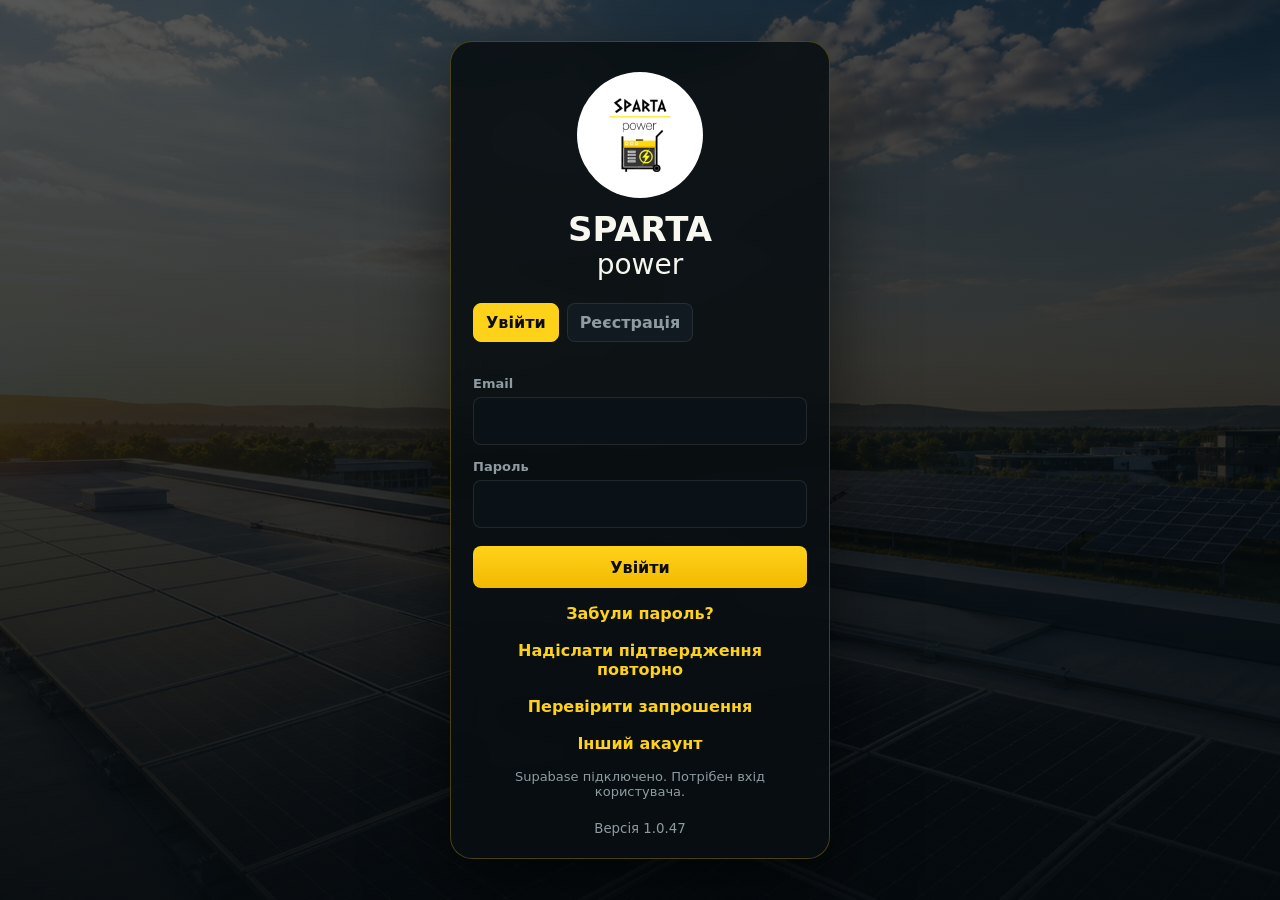
==== commit 605aaa09: "Connect sales cash, gross profit and order notifications (build 47)" ====
--- a/index.html
+++ b/index.html
@@ -12,11 +12,12 @@
     <link rel="apple-touch-icon" sizes="180x180" href="/assets/pwa/apple-touch-icon.png" />
     <link rel="icon" type="image/png" sizes="192x192" href="/assets/pwa/icon-192.png" />
     <link rel="icon" type="image/png" sizes="512x512" href="/assets/pwa/icon-512.png" />
-    <link rel="stylesheet" href="./styles.css?v=20261030-46" />
-    <link rel="stylesheet" href="./warehouse.css?v=20261030-46" />
-    <link rel="stylesheet" href="./team-access.css?v=20261030-46" />
-    <link rel="stylesheet" href="./buyer-ui.css?v=20261030-46" />
-    <link rel="stylesheet" href="./sun-game.css?v=20261030-46" />
+    <link rel="stylesheet" href="./styles.css?v=20261030-47" />
+    <link rel="stylesheet" href="./warehouse.css?v=20261030-47" />
+    <link rel="stylesheet" href="./team-access.css?v=20261030-47" />
+    <link rel="stylesheet" href="./buyer-ui.css?v=20261030-47" />
+    <link rel="stylesheet" href="./order-notifications.css?v=20261030-47" />
+    <link rel="stylesheet" href="./sun-game.css?v=20261030-47" />
   </head>
   <body class="auth-locked">
     <section class="auth-screen" aria-label="Вхід у SPARTA field">
@@ -41,7 +42,7 @@
         <button class="primary-button auth-submit" id="gateAuthSubmitButton" type="submit">Увійти</button>
         <button class="auth-link" type="button" data-gate-mode="recover">Забули пароль?</button><button class="auth-link" type="button" data-auth-resend>Надіслати підтвердження повторно</button><button class="auth-link" type="button" data-auth-retry>Перевірити запрошення</button><button class="auth-link" type="button" data-auth-signout>Інший акаунт</button>
         <p class="auth-message" id="gateAuthMessage">Увійди, щоб працювати з об'єктами SPARTA power.</p>
-        <small>Версія 1.0.46</small>
+        <small>Версія 1.0.47</small>
       </form>
     </section>
 
@@ -87,6 +88,7 @@
               <button type="button" role="tab" data-portal-mode="installer" aria-selected="true">Монтажник</button>
             </div>
             <button class="sparta-game-launch" type="button" data-open-sun-game><span aria-hidden="true">☀</span> Гра</button>
+            <div id="orderNotificationSlot"></div>
             <button class="notification-badge is-hidden" id="crmNotificationButton" type="button" aria-label="CRM нагадування">0</button>
             <button class="primary-button" id="newProjectButton">+ Новий об'єкт</button>
           </div>
@@ -465,30 +467,31 @@
       </form>
     </dialog>
 
-    <script src="./local-workspace.js?v=20261030-46"></script>
-    <script src="./supabase-config.js?v=20261030-46"></script>
+    <script src="./local-workspace.js?v=20261030-47"></script>
+    <script src="./supabase-config.js?v=20261030-47"></script>
     <!-- Kept locally so authentication also works when a CDN is blocked or unavailable. -->
-    <script src="./supabase-js.umd.js?v=20261030-46"></script>
-    <script src="./money.js?v=20261030-46"></script>
-    <script src="./cash-ledger.js?v=20261030-46"></script>
-    <script src="./cash-book.js?v=20261030-46"></script>
-    <script src="./workspace-reset-core.js?v=20261030-46"></script>
-    <script src="./workspace-maintenance.js?v=20261030-46"></script>
-    <script src="./warehouse-core.js?v=20261030-46"></script>
-    <script src="./inventory-import.js?v=20261030-46"></script>
-    <script src="./product-photos-data.js?v=20261030-46"></script>
-    <script src="./product-photos.js?v=20261030-46"></script>
-    <script src="./warehouse-excel-core.js?v=20261030-46"></script>
-    <script src="./warehouse-excel-file.js?v=20261030-46"></script>
-    <script src="./warehouse-ui.js?v=20261030-46"></script>
-    <script src="./warehouse-excel-ui.js?v=20261030-46"></script>
-    <script src="./warehouse-cloud.js?v=20261030-46"></script>
-    <script src="./inventory-import-ui.js?v=20261030-46"></script>
-    <script src="./auth-flow.js?v=20261030-46"></script>
-    <script src="./team-access.js?v=20261030-46"></script>
-    <script src="./buyer-cloud.js?v=20261030-46"></script>
-    <script src="./buyer-ui.js?v=20261030-46"></script>
-    <script src="./sun-game.js?v=20261030-46"></script>
-    <script src="./app.js?v=20261030-46"></script>
+    <script src="./supabase-js.umd.js?v=20261030-47"></script>
+    <script src="./money.js?v=20261030-47"></script>
+    <script src="./cash-ledger.js?v=20261030-47"></script>
+    <script src="./cash-book.js?v=20261030-47"></script>
+    <script src="./workspace-reset-core.js?v=20261030-47"></script>
+    <script src="./workspace-maintenance.js?v=20261030-47"></script>
+    <script src="./warehouse-core.js?v=20261030-47"></script>
+    <script src="./inventory-import.js?v=20261030-47"></script>
+    <script src="./product-photos-data.js?v=20261030-47"></script>
+    <script src="./product-photos.js?v=20261030-47"></script>
+    <script src="./warehouse-excel-core.js?v=20261030-47"></script>
+    <script src="./warehouse-excel-file.js?v=20261030-47"></script>
+    <script src="./warehouse-ui.js?v=20261030-47"></script>
+    <script src="./warehouse-excel-ui.js?v=20261030-47"></script>
+    <script src="./warehouse-cloud.js?v=20261030-47"></script>
+    <script src="./inventory-import-ui.js?v=20261030-47"></script>
+    <script src="./auth-flow.js?v=20261030-47"></script>
+    <script src="./team-access.js?v=20261030-47"></script>
+    <script src="./buyer-cloud.js?v=20261030-47"></script>
+    <script src="./buyer-ui.js?v=20261030-47"></script>
+    <script src="./order-notifications.js?v=20261030-47"></script>
+    <script src="./sun-game.js?v=20261030-47"></script>
+    <script src="./app.js?v=20261030-47"></script>
   </body>
 </html>
--- a/styles.css
+++ b/styles.css
@@ -792,6 +792,27 @@
 }
 
 .cash-panel { display: grid; gap: 18px; }
+.cash-source-tabs { display: flex; gap: 8px; overflow-x: auto; padding-bottom: 5px; scrollbar-width: thin; }
+.cash-source-tabs button { flex: 0 0 auto; min-height: 44px; padding: 10px 16px; border: 1px solid var(--line); border-radius: 12px; color: var(--muted); background: var(--panel); font-weight: 750; }
+.cash-source-tabs button.active { color: var(--yellow); background: rgba(255,210,26,.1); border-color: rgba(255,210,26,.45); }
+.cash-source-summaries { display: grid; grid-template-columns: repeat(4, minmax(0, 1fr)); gap: 10px; }
+.cash-source-summaries > article { display: grid; gap: 8px; min-width: 0; padding: 14px; text-align: left; border: 1px solid var(--line); border-radius: 14px; background: var(--panel); color: var(--muted); }
+.cash-source-summaries strong { color: var(--ink); font-size: 18px; font-variant-numeric: tabular-nums; overflow-wrap: anywhere; }
+.cash-sale-report { padding: 18px; border: 1px solid rgba(255,210,26,.25); border-radius: 18px; background: var(--panel); }
+.cash-sale-report h3 { margin: 0 0 16px; }
+.cash-sale-report .calculation-note { margin-bottom: 0; font-size: 12px; line-height: 1.6; }
+.cash-sale-totals { display: grid; grid-template-columns: repeat(4, minmax(0, 1fr)); gap: 16px; }
+.cash-sale-totals > span { min-width: 0; color: var(--muted); font-size: 12px; }
+.cash-sale-totals strong { display: block; margin-top: 8px; color: var(--ink); font-size: 20px; font-variant-numeric: tabular-nums; overflow-wrap: anywhere; }
+.cash-order-field select { min-width: 0; max-width: 100%; }
+#cashEntryForm [hidden] { display: none !important; }
+@media (max-width: 760px) {
+  .cash-source-summaries, .cash-sale-totals { grid-template-columns: repeat(2, minmax(0, 1fr)); }
+}
+@media (max-width: 420px) {
+  .cash-sale-totals { grid-template-columns: minmax(0, 1fr); }
+  .cash-sale-report { padding: 14px; }
+}
 .local-workspace-banner { display: inline-block; margin: 0 0 16px; padding: 8px 13px; border: 1px solid rgba(255,210,26,.28); border-radius: 10px; color: var(--yellow); background: rgba(255,210,26,.07); font-size: 12px; }
 .cash-panel .section-title-row { margin-bottom: 0; }
 .cash-summary { display: grid; grid-template-columns: repeat(3, minmax(0, 1fr)); gap: 12px; }
@@ -3632,3 +3653,6 @@
 .workspace-clean-dialog p { line-height: 1.6; }
 
 .auth-card [hidden] { display: none !important; }
+
+.cash-currency { min-width: 150px; margin-left: auto; }
+.cash-currency select { min-width: 0; width: 100%; }
--- a/buyer-ui.css
+++ b/buyer-ui.css
@@ -182,3 +182,13 @@
 body.buyer-audience .app-shell{display:none!important}
 body.buyer-audience:not(.auth-locked) #buyerPortalView{display:block}
 body.auth-locked #buyerPortalView{display:none!important}
+
+.bp-order-finance { margin: 14px 0; padding: 14px; border: 1px solid var(--line, rgba(255,255,255,.12)); border-radius: 12px; background: rgba(0,0,0,.16); }
+.bp-order-finance dl { display: grid; grid-template-columns: repeat(auto-fit, minmax(150px, 1fr)); gap: 14px; margin: 0 0 12px; }
+.bp-order-finance dl > div { min-width: 0; }
+.bp-order-finance dt { color: var(--muted, #a0adb2); font-size: 12px; }
+.bp-order-finance dd { margin: 6px 0 0; font-size: 18px; font-weight: 750; font-variant-numeric: tabular-nums; overflow-wrap: anywhere; }
+@media (max-width: 420px) {
+  .bp-order-finance { padding: 12px; }
+  .bp-order-finance dl { grid-template-columns: minmax(0, 1fr); gap: 12px; }
+}
--- a/order-notifications.css
+++ b/order-notifications.css
@@ -0,0 +1,22 @@
+.sp-order-notice-slot { display: contents; }
+.sp-order-notice { display: inline-flex; align-items: center; gap: 7px; min-height: 42px; padding: 8px 12px; border: 1px solid rgba(255, 211, 26, .55); border-radius: 12px; background: #211e0e; color: #ffda25; font: inherit; font-weight: 750; cursor: pointer; }
+.sp-order-notice:hover { background: #332b0c; }
+.sp-order-notice[data-status="stale"] { border-style: dashed; }
+.sp-order-notice:focus-visible, .sp-order-toast button:focus-visible { outline: 3px solid #ffe879; outline-offset: 3px; }
+.sp-order-notice-icon { font-size: 21px; line-height: 1; }
+.sp-order-notice-count, .sp-order-nav-badge { display: inline-grid; place-items: center; min-width: 21px; height: 21px; padding: 0 5px; box-sizing: border-box; border-radius: 999px; background: #ffd51b; color: #121508; font-size: 12px; font-weight: 850; }
+.nav-item .sp-order-nav-badge { margin-left: auto; width: auto; color: #121508; font-size: 11px; min-width: 18px; height: 18px; }
+.topbar-actions:has(.sp-order-notice:not([hidden])) { flex-wrap: wrap; }
+.sp-order-toast { position: fixed; top: max(14px, env(safe-area-inset-top)); right: max(14px, env(safe-area-inset-right)); z-index: 140; width: min(420px, calc(100vw - 28px)); box-sizing: border-box; padding: 15px; border: 1px solid rgba(255, 213, 27, .7); border-radius: 14px; background: #142027; color: #f8fbf8; box-shadow: 0 12px 45px #0008; }
+.sp-order-toast-text { display: block; line-height: 1.45; overflow-wrap: anywhere; }
+.sp-order-toast-actions { display: flex; gap: 8px; margin-top: 12px; }
+.sp-order-toast button { min-height: 38px; padding: 7px 12px; border-radius: 9px; font: inherit; font-size: 13px; font-weight: 750; cursor: pointer; }
+.sp-order-toast-open { border: 1px solid #ffd51b; background: #ffd51b; color: #121508; }
+.sp-order-toast-close { border: 1px solid #ffffff35; background: transparent; color: #f8fbf8; }
+.sp-order-notice[hidden], .sp-order-toast[hidden], .sp-order-nav-badge[hidden] { display: none !important; }
+@media (max-width: 760px) {
+  .sp-order-notice { font-size: 12px; min-height: 38px; padding: 7px 9px; }
+  .sp-order-notice-label { display: none; }
+  .nav-item .sp-order-nav-badge { position: absolute; top: 2px; right: 8px; margin-left: 0; }
+  .nav-item:has(.sp-order-nav-badge:not([hidden])) { position: relative; }
+}
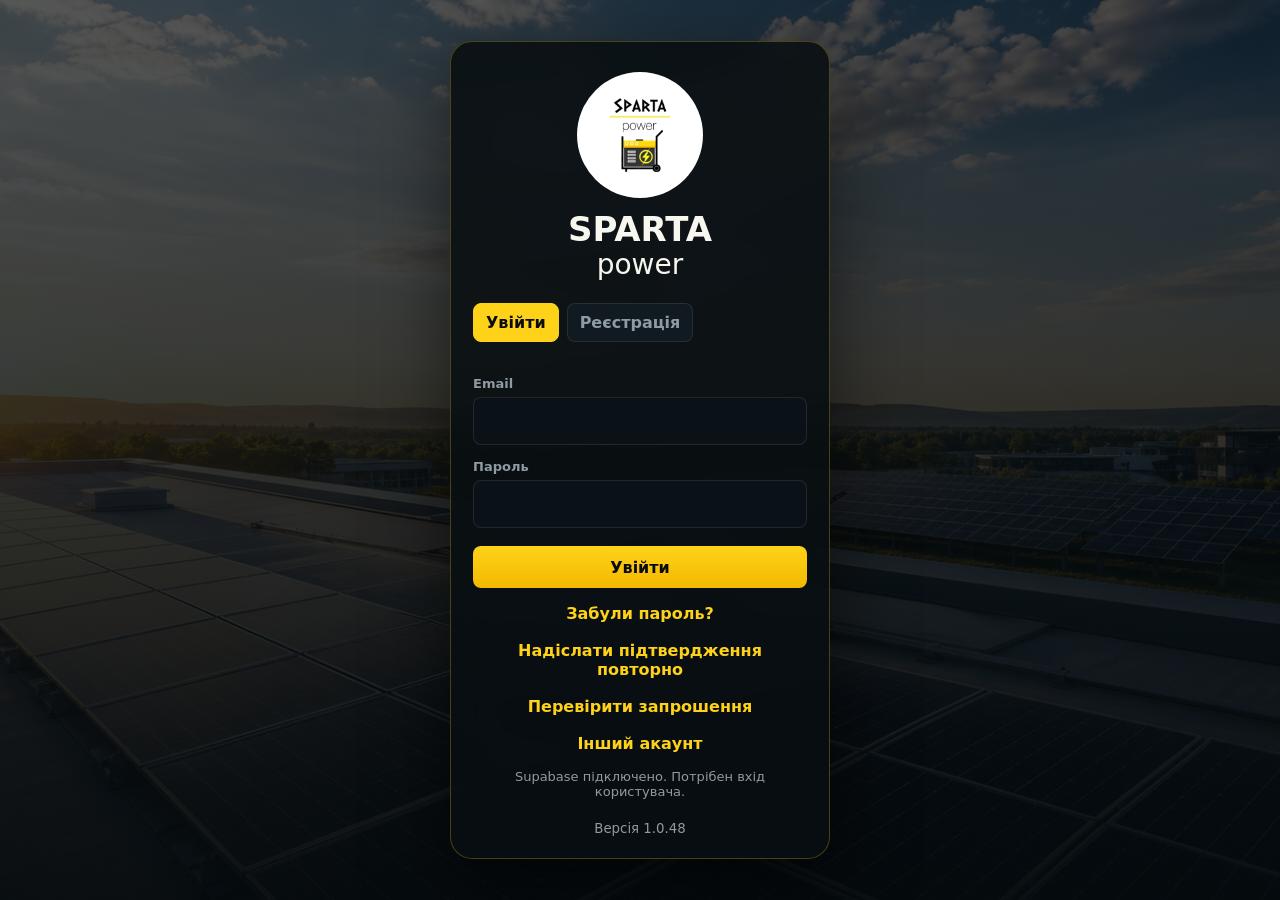
==== commit 8169a0e8: "Select project equipment from available stock without leaving the object" ====
--- a/index.html
+++ b/index.html
@@ -12,12 +12,13 @@
     <link rel="apple-touch-icon" sizes="180x180" href="/assets/pwa/apple-touch-icon.png" />
     <link rel="icon" type="image/png" sizes="192x192" href="/assets/pwa/icon-192.png" />
     <link rel="icon" type="image/png" sizes="512x512" href="/assets/pwa/icon-512.png" />
-    <link rel="stylesheet" href="./styles.css?v=20261030-47" />
-    <link rel="stylesheet" href="./warehouse.css?v=20261030-47" />
-    <link rel="stylesheet" href="./team-access.css?v=20261030-47" />
-    <link rel="stylesheet" href="./buyer-ui.css?v=20261030-47" />
-    <link rel="stylesheet" href="./order-notifications.css?v=20261030-47" />
-    <link rel="stylesheet" href="./sun-game.css?v=20261030-47" />
+    <link rel="stylesheet" href="./styles.css?v=20261031-48" />
+    <link rel="stylesheet" href="./warehouse.css?v=20261031-48" />
+    <link rel="stylesheet" href="./project-stock-picker.css?v=20261031-48" />
+    <link rel="stylesheet" href="./team-access.css?v=20261031-48" />
+    <link rel="stylesheet" href="./buyer-ui.css?v=20261031-48" />
+    <link rel="stylesheet" href="./order-notifications.css?v=20261031-48" />
+    <link rel="stylesheet" href="./sun-game.css?v=20261031-48" />
   </head>
   <body class="auth-locked">
     <section class="auth-screen" aria-label="Вхід у SPARTA field">
@@ -42,7 +43,7 @@
         <button class="primary-button auth-submit" id="gateAuthSubmitButton" type="submit">Увійти</button>
         <button class="auth-link" type="button" data-gate-mode="recover">Забули пароль?</button><button class="auth-link" type="button" data-auth-resend>Надіслати підтвердження повторно</button><button class="auth-link" type="button" data-auth-retry>Перевірити запрошення</button><button class="auth-link" type="button" data-auth-signout>Інший акаунт</button>
         <p class="auth-message" id="gateAuthMessage">Увійди, щоб працювати з об'єктами SPARTA power.</p>
-        <small>Версія 1.0.47</small>
+        <small>Версія 1.0.48</small>
       </form>
     </section>
 
@@ -467,31 +468,33 @@
       </form>
     </dialog>
 
-    <script src="./local-workspace.js?v=20261030-47"></script>
-    <script src="./supabase-config.js?v=20261030-47"></script>
+    <script src="./local-workspace.js?v=20261031-48"></script>
+    <script src="./supabase-config.js?v=20261031-48"></script>
     <!-- Kept locally so authentication also works when a CDN is blocked or unavailable. -->
-    <script src="./supabase-js.umd.js?v=20261030-47"></script>
-    <script src="./money.js?v=20261030-47"></script>
-    <script src="./cash-ledger.js?v=20261030-47"></script>
-    <script src="./cash-book.js?v=20261030-47"></script>
-    <script src="./workspace-reset-core.js?v=20261030-47"></script>
-    <script src="./workspace-maintenance.js?v=20261030-47"></script>
-    <script src="./warehouse-core.js?v=20261030-47"></script>
-    <script src="./inventory-import.js?v=20261030-47"></script>
-    <script src="./product-photos-data.js?v=20261030-47"></script>
-    <script src="./product-photos.js?v=20261030-47"></script>
-    <script src="./warehouse-excel-core.js?v=20261030-47"></script>
-    <script src="./warehouse-excel-file.js?v=20261030-47"></script>
-    <script src="./warehouse-ui.js?v=20261030-47"></script>
-    <script src="./warehouse-excel-ui.js?v=20261030-47"></script>
-    <script src="./warehouse-cloud.js?v=20261030-47"></script>
-    <script src="./inventory-import-ui.js?v=20261030-47"></script>
-    <script src="./auth-flow.js?v=20261030-47"></script>
-    <script src="./team-access.js?v=20261030-47"></script>
-    <script src="./buyer-cloud.js?v=20261030-47"></script>
-    <script src="./buyer-ui.js?v=20261030-47"></script>
-    <script src="./order-notifications.js?v=20261030-47"></script>
-    <script src="./sun-game.js?v=20261030-47"></script>
-    <script src="./app.js?v=20261030-47"></script>
+    <script src="./supabase-js.umd.js?v=20261031-48"></script>
+    <script src="./money.js?v=20261031-48"></script>
+    <script src="./cash-ledger.js?v=20261031-48"></script>
+    <script src="./cash-book.js?v=20261031-48"></script>
+    <script src="./workspace-reset-core.js?v=20261031-48"></script>
+    <script src="./workspace-maintenance.js?v=20261031-48"></script>
+    <script src="./warehouse-core.js?v=20261031-48"></script>
+    <script src="./inventory-import.js?v=20261031-48"></script>
+    <script src="./product-photos-data.js?v=20261031-48"></script>
+    <script src="./product-photos.js?v=20261031-48"></script>
+    <script src="./warehouse-excel-core.js?v=20261031-48"></script>
+    <script src="./warehouse-excel-file.js?v=20261031-48"></script>
+    <script src="./warehouse-ui.js?v=20261031-48"></script>
+    <script src="./warehouse-excel-ui.js?v=20261031-48"></script>
+    <script src="./warehouse-cloud.js?v=20261031-48"></script>
+    <script src="./inventory-import-ui.js?v=20261031-48"></script>
+    <script src="./auth-flow.js?v=20261031-48"></script>
+    <script src="./team-access.js?v=20261031-48"></script>
+    <script src="./buyer-cloud.js?v=20261031-48"></script>
+    <script src="./buyer-ui.js?v=20261031-48"></script>
+    <script src="./order-notifications.js?v=20261031-48"></script>
+    <script src="./sun-game.js?v=20261031-48"></script>
+    <script src="./project-stock-actions.js?v=20261031-48"></script>
+    <script src="./project-stock-picker.js?v=20261031-48"></script>
+    <script src="./app.js?v=20261031-48"></script>
   </body>
 </html>
--- a/project-stock-picker.css
+++ b/project-stock-picker.css
@@ -0,0 +1,120 @@
+/* Project equipment selection shares the warehouse catalogue and its stock rules. */
+.project-stock-entry { display: flex; align-items: center; justify-content: space-between; gap: 16px; margin: 0 0 18px; padding: 17px 18px; border: 1px solid rgba(255, 210, 26, .22); border-radius: 12px; background: rgba(255, 210, 26, .045); }
+.project-stock-entry > div { min-width: 0; }
+.project-stock-entry h3 { margin: 0 0 5px; font-size: 16px; }
+.project-stock-entry p { margin: 0; color: var(--muted, #a2afb6); font-size: 12px; line-height: 1.6; }
+.project-stock-entry > button { flex: 0 0 auto; }
+.psp-dialog { color-scheme: dark; --psp-ink: #f7f7ef; --psp-muted: #a2afb6; --psp-border: rgba(255, 255, 255, .12); width: min(1060px, calc(100vw - 28px)); max-width: calc(100vw - 28px); height: min(900px, calc(100dvh - 32px)); max-height: calc(100dvh - 32px); margin: auto; padding: 0; overflow: hidden; border: 1px solid var(--psp-border); border-radius: 16px; background: #10191e; color: var(--psp-ink); font-family: inherit; font-size: 14px; line-height: 1.5; box-shadow: 0 26px 100px rgba(0, 0, 0, .65); }
+.psp-dialog::backdrop { background: rgba(1, 6, 9, .82); backdrop-filter: blur(4px); }
+.psp-dialog *, .psp-dialog *::before, .psp-dialog *::after { box-sizing: border-box; }
+.psp-sr-only { position: absolute; width: 1px; height: 1px; padding: 0; margin: -1px; overflow: hidden; clip: rect(0, 0, 0, 0); white-space: nowrap; border: 0; }
+.psp-dialog [hidden] { display: none !important; }
+.psp-shell { display: flex; flex-direction: column; width: 100%; height: 100%; min-height: 0; }
+.psp-dialog :is(h2, p) { margin: 0; }
+.psp-dialog button { min-height: 42px; max-width: 100%; padding: 10px 13px; border: 1px solid var(--psp-border); border-radius: 9px; font: inherit; font-size: 12px; font-weight: 700; line-height: 1.4; cursor: pointer; }
+.psp-dialog button:disabled, .psp-dialog input:disabled, .psp-dialog select:disabled { opacity: .45; cursor: not-allowed; }
+.psp-dialog :is(button, input, select):focus-visible { outline: 2px solid var(--yellow, #ffd21a); outline-offset: 3px; }
+.psp-dialog .psp-primary { background: var(--yellow, #ffd21a); border-color: var(--yellow, #ffd21a); color: #10150c; }
+.psp-dialog .psp-primary:hover:enabled { background: #ffe15d; }
+.psp-dialog .psp-secondary { background: #19262d; color: var(--psp-ink); }
+.psp-dialog .psp-subtle { border-color: transparent; background: transparent; color: var(--psp-muted); }
+.psp-dialog :is(.psp-secondary, .psp-subtle):hover:enabled { background: #21313a; color: var(--psp-ink); }
+.psp-header { z-index: 2; flex: 0 0 auto; max-height: 56%; padding: 14px 22px 10px; overflow: auto; border-bottom: 1px solid var(--psp-border); background: #10191e; scrollbar-width: thin; }
+.psp-heading { display: flex; align-items: flex-start; justify-content: space-between; gap: 16px; margin-bottom: 9px; }
+.psp-heading > div { min-width: 0; }
+.psp-dialog h2 { font-size: clamp(18px, 2vw, 21px); line-height: 1.25; }
+.psp-dialog .psp-project-title { margin-top: 3px; color: var(--psp-muted); font-size: 11px; overflow-wrap: anywhere; }
+.psp-dialog .psp-close { flex: 0 0 42px; width: 42px; padding: 5px; font-size: 23px; }
+.psp-dialog label { gap: 0; min-width: 0; color: var(--psp-muted); font-size: 11px; font-weight: 600; }
+.psp-dialog :is(input[type="text"], input[type="search"], select) { display: block; width: 100%; max-width: 100%; min-width: 0; min-height: 42px; margin-top: 5px; padding: 9px 11px; border: 1px solid var(--psp-border); border-radius: 8px; background: #0b1419; color: var(--psp-ink); font: inherit; font-size: 14px; }
+.psp-dialog input::placeholder { color: #82939d; opacity: 1; }
+.psp-search { display: block; }
+.psp-search input[type="search"], .psp-brand select { margin-top: 0; }
+.psp-categories { display: flex; gap: 6px; max-width: 100%; margin: 7px 0 6px; padding: 2px 2px 4px; overflow-x: auto; overscroll-behavior-inline: contain; scrollbar-width: thin; }
+.psp-categories::-webkit-scrollbar { height: 4px; }
+.psp-categories::-webkit-scrollbar-track { background: transparent; }
+.psp-categories::-webkit-scrollbar-thumb { border-radius: 4px; background: #40505a; }
+.psp-categories button { flex: 0 0 auto; min-height: 36px; padding: 7px 11px; white-space: nowrap; background: #152128; color: var(--psp-muted); }
+.psp-categories button[aria-pressed="true"] { border-color: rgba(255, 210, 26, .36); background: rgba(255, 210, 26, .11); color: var(--yellow, #ffd21a); }
+.psp-filters { display: flex; align-items: center; flex-wrap: wrap; gap: 6px 14px; }
+.psp-brand { flex: 0 1 180px; }
+.psp-brand select { min-height: 36px; padding: 7px 10px; font-size: 12px; }
+.psp-dialog .psp-check { display: inline-flex; align-items: center; gap: 7px; min-height: 36px; cursor: pointer; }
+.psp-check input[type="checkbox"] { flex: 0 0 19px; width: 19px; height: 19px; min-height: 19px; margin: 0; accent-color: var(--yellow, #ffd21a); }
+.psp-dialog .psp-refresh { min-height: 36px; padding: 7px 8px; margin-left: auto; }
+.psp-dialog .psp-currency-info { margin-top: 6px; color: var(--psp-muted); font-size: 10px; line-height: 1.5; }
+.psp-list { flex: 1 1 auto; min-height: 0; padding: 13px 22px 20px; overflow: auto; overscroll-behavior: contain; scrollbar-width: thin; }
+.psp-results-meta { display: flex; align-items: baseline; justify-content: space-between; gap: 10px; margin-bottom: 10px; color: var(--psp-muted); font-size: 11px; }
+.psp-results-meta strong { color: var(--psp-ink); }
+.psp-grid { display: grid; grid-template-columns: repeat(2, minmax(0, 1fr)); gap: 11px; }
+.psp-card { min-width: 0; padding: 14px; border: 1px solid var(--psp-border); border-radius: 11px; background: #142027; }
+.psp-card.is-selected { border-color: rgba(255, 210, 26, .5); background: #192528; }
+.psp-card.is-currency-mismatch { background: #151e23; }
+.psp-product { display: flex; gap: 11px; min-width: 0; }
+.psp-product > :first-child { flex-shrink: 0; }
+.psp-product > div { min-width: 0; }
+.psp-product strong { display: block; margin-bottom: 3px; font-size: 13px; line-height: 1.45; overflow-wrap: anywhere; }
+.psp-muted, .psp-specs { display: block; color: var(--psp-muted); font-size: 10px; line-height: 1.6; overflow-wrap: anywhere; }
+.psp-specs { margin-top: 3px; }
+.psp-photo-placeholder { display: flex; align-items: center; justify-content: center; width: 56px; height: 56px; padding: 5px; border: 1px solid var(--psp-border); border-radius: 8px; color: var(--psp-muted); font-size: 9px; text-align: center; }
+.psp-stock { display: grid; grid-template-columns: 1fr .85fr 1.3fr; gap: 8px; margin-top: 13px; padding-top: 11px; border-top: 1px solid var(--psp-border); }
+.psp-stock > span { min-width: 0; color: var(--psp-muted); font-size: 10px; }
+.psp-stock strong { display: block; margin-top: 4px; color: var(--psp-ink); font-size: 13px; font-variant-numeric: tabular-nums; line-height: 1.4; overflow-wrap: anywhere; }
+.psp-stock strong.psp-positive { color: #8fe1af; }
+.psp-stock small { color: var(--psp-muted); font-size: 10px; font-weight: 400; }
+.psp-location { display: block; margin-top: 9px; color: var(--psp-muted); font-size: 10px; overflow-wrap: anywhere; }
+.psp-location > span { display: block; margin-top: 3px; color: #b7cbbf; }
+.psp-card-controls { display: flex; align-items: end; justify-content: space-between; gap: 12px; margin-top: 11px; }
+.psp-card-controls > .psp-check { margin-bottom: 1px; color: var(--psp-ink); }
+.psp-quantity { flex: 0 1 140px; }
+.psp-dialog .psp-row-note, .psp-dialog .psp-currency-warning { margin-top: 10px; color: #e9cf81; font-size: 10px; line-height: 1.6; overflow-wrap: anywhere; }
+.psp-empty { display: grid; place-items: center; gap: 7px; padding: 30px 18px; border: 1px dashed var(--psp-border); border-radius: 11px; color: var(--psp-muted); font-size: 12px; text-align: center; }
+.psp-empty strong { color: var(--psp-ink); }
+.psp-footer { display: grid; grid-template-columns: minmax(0, 1fr) auto; align-items: center; gap: 7px 14px; z-index: 3; flex: 0 0 auto; max-height: 36%; padding: 11px 22px 13px; overflow: auto; border-top: 1px solid var(--psp-border); background: #17232a; box-shadow: 0 -8px 20px rgba(0, 0, 0, .1); scrollbar-width: thin; }
+.psp-summary { grid-column: 1; grid-row: 1; display: grid; grid-template-columns: minmax(0, 1fr) auto; align-items: baseline; gap: 3px 14px; }
+.psp-summary > strong { min-width: 0; font-size: 12px; }
+.psp-summary > b { font-size: 18px; font-variant-numeric: tabular-nums; overflow-wrap: anywhere; }
+.psp-summary > small { grid-column: 1 / -1; color: var(--psp-muted); font-size: 9px; }
+.psp-footer-actions { grid-column: 2; grid-row: 1; display: flex; align-items: center; justify-content: flex-end; flex-wrap: wrap; gap: 8px; margin-top: 0; }
+.psp-footer-actions > .psp-subtle { margin-right: auto; }
+.psp-move-actions { display: flex; flex-wrap: wrap; gap: 6px; }
+.psp-move-help { grid-column: 1 / -1; display: block; margin-top: 0; color: var(--psp-muted); font-size: 10px; }
+.psp-dialog .psp-feedback { margin-top: 9px; padding: 9px 11px; border: 1px solid var(--psp-border); border-radius: 8px; color: var(--psp-muted); font-size: 11px; line-height: 1.6; overflow-wrap: anywhere; }
+.psp-footer > .psp-feedback { grid-column: 1 / -1; margin-top: 0; }
+.psp-feedback.is-success { border-color: rgba(55, 201, 107, .25); background: rgba(55, 201, 107, .07); color: #9be5b5; }
+.psp-feedback.is-error { border-color: rgba(255, 100, 85, .35); background: rgba(255, 65, 54, .07); color: #ffb5ae; }
+.psp-feedback.is-warning { border-color: rgba(255, 210, 26, .23); background: rgba(255, 210, 26, .06); color: #e9cf81; }
+@media (max-width: 700px) {
+  .project-stock-entry { align-items: stretch; flex-direction: column; gap: 12px; }
+  .project-stock-entry > button { width: 100%; }
+  .psp-dialog { width: calc(100vw - 16px); max-width: calc(100vw - 16px); height: calc(100dvh - 20px); max-height: calc(100dvh - 20px); border-radius: 12px; }
+  .psp-header { padding: 12px 13px 9px; max-height: 48%; }
+  .psp-heading { gap: 8px; margin-bottom: 8px; }
+  .psp-dialog h2 { font-size: 18px; }
+  .psp-filters { gap: 3px 10px; }
+  .psp-brand { flex: 1 1 120px; max-width: calc(100% - 117px); }
+  .psp-brand select { min-height: 34px; font-size: 11px; }
+  .psp-filters .psp-check { min-height: 32px; font-size: 10px; }
+  .psp-dialog .psp-refresh { min-height: 32px; padding: 6px 0 6px 4px; font-size: 10px; }
+  .psp-list { padding: 11px 12px 15px; }
+  .psp-grid { grid-template-columns: minmax(0, 1fr); }
+  .psp-card { padding: 12px; }
+  .psp-footer { display: block; max-height: 35%; padding: 10px 12px; }
+  .psp-summary { gap: 3px 8px; }
+  .psp-summary > b { font-size: 16px; }
+  .psp-footer-actions { gap: 6px; margin-top: 7px; }
+  .psp-footer-actions > .psp-primary { flex: 1 1 135px; }
+  .psp-footer-actions > .psp-subtle { min-height: 24px; padding: 3px 0; font-size: 10px; }
+  .psp-move-help { margin-top: 6px; font-size: 9px; }
+  .psp-dialog .psp-move-actions button { min-height: 38px; padding: 8px 10px; font-size: 11px; }
+}
+@media (max-width: 370px) {
+  .psp-filters { gap: 4px 10px; }
+  .psp-refresh { margin-left: 0; }
+  .psp-product { gap: 8px; }
+  .psp-product > .sp-product-photo, .psp-photo-placeholder { width: 45px; height: 50px; }
+  .psp-stock { gap: 6px; }
+  .psp-stock strong { font-size: 12px; }
+  .psp-footer-actions > .psp-subtle { flex-basis: 100%; text-align: left; }
+}
+@media (prefers-reduced-motion: reduce) { .psp-dialog * { scroll-behavior: auto; } }
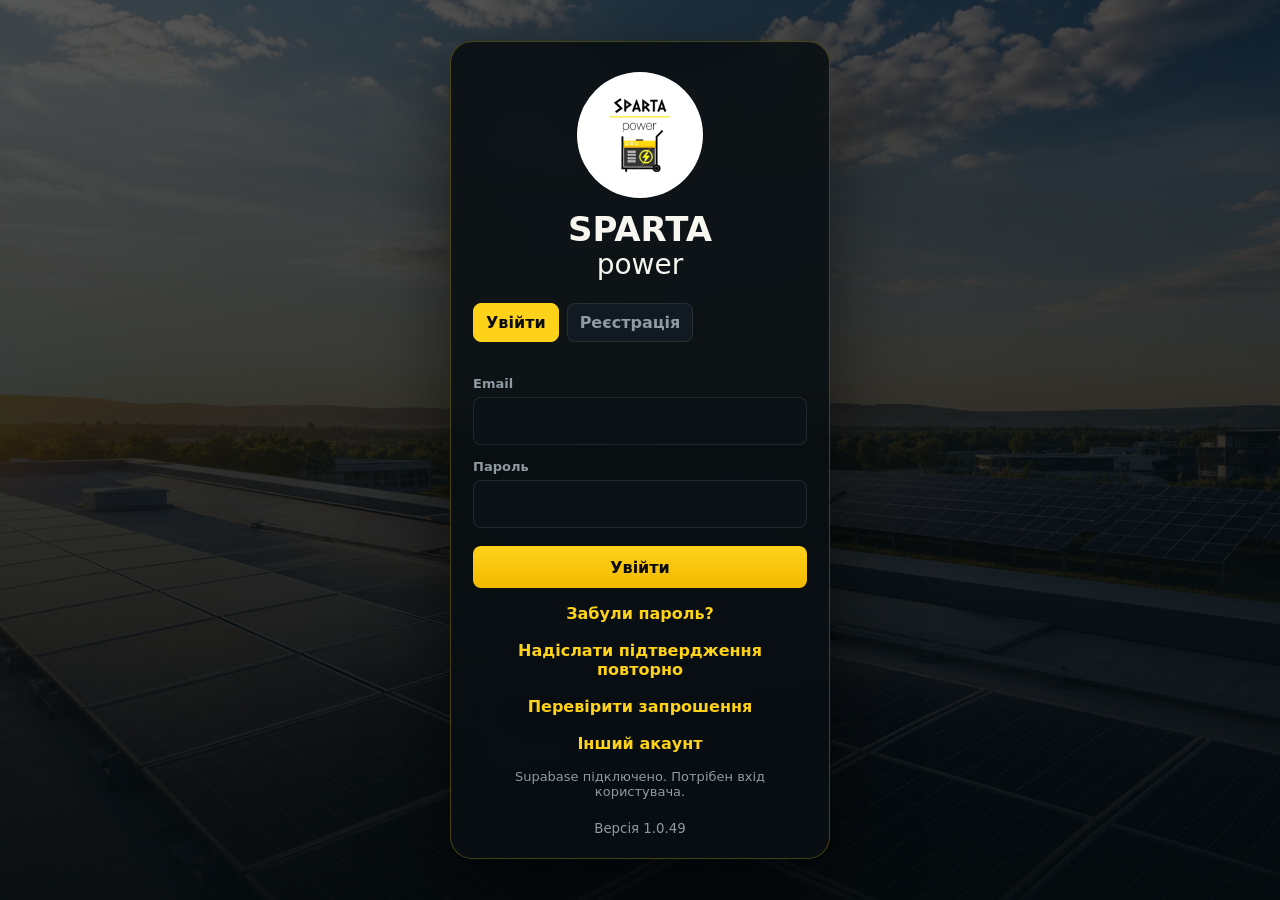
==== commit 40c9241f: "Fit project forms and long equipment names within mobile screens" ====
--- a/index.html
+++ b/index.html
@@ -12,13 +12,13 @@
     <link rel="apple-touch-icon" sizes="180x180" href="/assets/pwa/apple-touch-icon.png" />
     <link rel="icon" type="image/png" sizes="192x192" href="/assets/pwa/icon-192.png" />
     <link rel="icon" type="image/png" sizes="512x512" href="/assets/pwa/icon-512.png" />
-    <link rel="stylesheet" href="./styles.css?v=20261031-48" />
-    <link rel="stylesheet" href="./warehouse.css?v=20261031-48" />
-    <link rel="stylesheet" href="./project-stock-picker.css?v=20261031-48" />
-    <link rel="stylesheet" href="./team-access.css?v=20261031-48" />
-    <link rel="stylesheet" href="./buyer-ui.css?v=20261031-48" />
-    <link rel="stylesheet" href="./order-notifications.css?v=20261031-48" />
-    <link rel="stylesheet" href="./sun-game.css?v=20261031-48" />
+    <link rel="stylesheet" href="./styles.css?v=20261031-49" />
+    <link rel="stylesheet" href="./warehouse.css?v=20261031-49" />
+    <link rel="stylesheet" href="./project-stock-picker.css?v=20261031-49" />
+    <link rel="stylesheet" href="./team-access.css?v=20261031-49" />
+    <link rel="stylesheet" href="./buyer-ui.css?v=20261031-49" />
+    <link rel="stylesheet" href="./order-notifications.css?v=20261031-49" />
+    <link rel="stylesheet" href="./sun-game.css?v=20261031-49" />
   </head>
   <body class="auth-locked">
     <section class="auth-screen" aria-label="Вхід у SPARTA field">
@@ -43,7 +43,7 @@
         <button class="primary-button auth-submit" id="gateAuthSubmitButton" type="submit">Увійти</button>
         <button class="auth-link" type="button" data-gate-mode="recover">Забули пароль?</button><button class="auth-link" type="button" data-auth-resend>Надіслати підтвердження повторно</button><button class="auth-link" type="button" data-auth-retry>Перевірити запрошення</button><button class="auth-link" type="button" data-auth-signout>Інший акаунт</button>
         <p class="auth-message" id="gateAuthMessage">Увійди, щоб працювати з об'єктами SPARTA power.</p>
-        <small>Версія 1.0.48</small>
+        <small>Версія 1.0.49</small>
       </form>
     </section>
 
@@ -468,33 +468,33 @@
       </form>
     </dialog>
 
-    <script src="./local-workspace.js?v=20261031-48"></script>
-    <script src="./supabase-config.js?v=20261031-48"></script>
+    <script src="./local-workspace.js?v=20261031-49"></script>
+    <script src="./supabase-config.js?v=20261031-49"></script>
     <!-- Kept locally so authentication also works when a CDN is blocked or unavailable. -->
-    <script src="./supabase-js.umd.js?v=20261031-48"></script>
-    <script src="./money.js?v=20261031-48"></script>
-    <script src="./cash-ledger.js?v=20261031-48"></script>
-    <script src="./cash-book.js?v=20261031-48"></script>
-    <script src="./workspace-reset-core.js?v=20261031-48"></script>
-    <script src="./workspace-maintenance.js?v=20261031-48"></script>
-    <script src="./warehouse-core.js?v=20261031-48"></script>
-    <script src="./inventory-import.js?v=20261031-48"></script>
-    <script src="./product-photos-data.js?v=20261031-48"></script>
-    <script src="./product-photos.js?v=20261031-48"></script>
-    <script src="./warehouse-excel-core.js?v=20261031-48"></script>
-    <script src="./warehouse-excel-file.js?v=20261031-48"></script>
-    <script src="./warehouse-ui.js?v=20261031-48"></script>
-    <script src="./warehouse-excel-ui.js?v=20261031-48"></script>
-    <script src="./warehouse-cloud.js?v=20261031-48"></script>
-    <script src="./inventory-import-ui.js?v=20261031-48"></script>
-    <script src="./auth-flow.js?v=20261031-48"></script>
-    <script src="./team-access.js?v=20261031-48"></script>
-    <script src="./buyer-cloud.js?v=20261031-48"></script>
-    <script src="./buyer-ui.js?v=20261031-48"></script>
-    <script src="./order-notifications.js?v=20261031-48"></script>
-    <script src="./sun-game.js?v=20261031-48"></script>
-    <script src="./project-stock-actions.js?v=20261031-48"></script>
-    <script src="./project-stock-picker.js?v=20261031-48"></script>
-    <script src="./app.js?v=20261031-48"></script>
+    <script src="./supabase-js.umd.js?v=20261031-49"></script>
+    <script src="./money.js?v=20261031-49"></script>
+    <script src="./cash-ledger.js?v=20261031-49"></script>
+    <script src="./cash-book.js?v=20261031-49"></script>
+    <script src="./workspace-reset-core.js?v=20261031-49"></script>
+    <script src="./workspace-maintenance.js?v=20261031-49"></script>
+    <script src="./warehouse-core.js?v=20261031-49"></script>
+    <script src="./inventory-import.js?v=20261031-49"></script>
+    <script src="./product-photos-data.js?v=20261031-49"></script>
+    <script src="./product-photos.js?v=20261031-49"></script>
+    <script src="./warehouse-excel-core.js?v=20261031-49"></script>
+    <script src="./warehouse-excel-file.js?v=20261031-49"></script>
+    <script src="./warehouse-ui.js?v=20261031-49"></script>
+    <script src="./warehouse-excel-ui.js?v=20261031-49"></script>
+    <script src="./warehouse-cloud.js?v=20261031-49"></script>
+    <script src="./inventory-import-ui.js?v=20261031-49"></script>
+    <script src="./auth-flow.js?v=20261031-49"></script>
+    <script src="./team-access.js?v=20261031-49"></script>
+    <script src="./buyer-cloud.js?v=20261031-49"></script>
+    <script src="./buyer-ui.js?v=20261031-49"></script>
+    <script src="./order-notifications.js?v=20261031-49"></script>
+    <script src="./sun-game.js?v=20261031-49"></script>
+    <script src="./project-stock-actions.js?v=20261031-49"></script>
+    <script src="./project-stock-picker.js?v=20261031-49"></script>
+    <script src="./app.js?v=20261031-49"></script>
   </body>
 </html>
--- a/styles.css
+++ b/styles.css
@@ -1765,6 +1765,24 @@
   padding: 14px;
   margin-bottom: 16px;
   background: var(--panel-2);
+  min-width: 0;
+  max-width: 100%;
+}
+
+/* Native selects must not size a form by their longest product name. */
+.inline-form > * {
+  min-width: 0;
+  max-width: 100%;
+}
+
+.inline-form :is(input:not([type="checkbox"]):not([type="radio"]), select, textarea) {
+  width: 100%;
+  min-width: 0;
+  max-width: 100%;
+}
+
+.inline-form select {
+  text-overflow: ellipsis;
 }
 
 .photo-form {
@@ -1790,6 +1808,30 @@
 .commercial-offer-form,
 .commercial-offer-totals-form {
   margin-bottom: 14px;
+}
+
+.commercial-offer-form {
+  grid-template-columns: repeat(3, minmax(0, 1fr));
+}
+
+.commercial-offer-form > label:first-child,
+.commercial-offer-form > .wide-field {
+  grid-column: 1 / -1;
+}
+
+.commercial-offer-selected-name {
+  min-width: 0;
+  max-width: 100%;
+  color: var(--muted);
+  font-size: 12px;
+  font-weight: 500;
+  line-height: 1.5;
+  overflow-wrap: anywhere;
+}
+
+.commercial-offer-table td:first-child {
+  max-width: 360px;
+  overflow-wrap: anywhere;
 }
 
 .commercial-offer-table td span {
@@ -1892,6 +1934,7 @@
   display: flex;
   gap: 10px;
   justify-content: flex-end;
+  flex-wrap: wrap;
 }
 
 .table-wrap {
@@ -3125,6 +3168,32 @@
   .two-column,
   .passport-photo-grid {
     grid-template-columns: 1fr;
+  }
+
+  .inline-form {
+    grid-template-columns: minmax(0, 1fr);
+  }
+
+  .inline-form .wide-field {
+    grid-column: 1 / -1;
+  }
+
+  .inline-form :is(input:not([type="checkbox"]):not([type="radio"]), select, textarea) {
+    font-size: 16px;
+  }
+
+  .inline-form button,
+  #projectDetail .section-actions button,
+  #projectDetail .proposal-actions button {
+    min-width: 0;
+    max-width: 100%;
+    white-space: normal;
+    overflow-wrap: anywhere;
+  }
+
+  .inline-form > button,
+  .inline-form .form-submit-cell button {
+    width: 100%;
   }
 
   .inverter-node::after,
@@ -3633,6 +3702,17 @@
 .workflow-details > summary, .cash-client-history > summary { cursor: pointer; font-weight: 650; line-height: 1.45; padding: 4px 0; }
 .workflow-details[open] > summary { margin-bottom: 16px; }
 .workflow-details .inline-form { margin-bottom: 0; }
+#projectDetail :is(.project-section-body, .stage-panel-section, .workflow-details, .table-wrap) { min-width: 0; max-width: 100%; }
+#projectDetail .object-line > div { min-width: 0; }
+#projectDetail :is(.equipment-card h3, .detail-head h2, .workflow-details > summary) { overflow-wrap: anywhere; }
+@media (min-width: 981px) and (max-width: 1279px) {
+  #projectDetail .inline-form { grid-template-columns: repeat(2, minmax(0, 1fr)); }
+}
+@media (max-width: 640px) {
+  #projectDetail .project-section-body,
+  #projectDetail .workflow-details,
+  #projectDetail .inline-form { padding: 12px; }
+}
 .workflow-checklist { display: grid; grid-template-columns: repeat(auto-fit, minmax(240px, 1fr)); gap: 12px; align-items: start; }
 .workflow-checklist .workflow-details { margin: 0; }
 .workflow-check-item { display: flex; align-items: center; gap: 10px; padding: 8px 0; line-height: 1.4; }
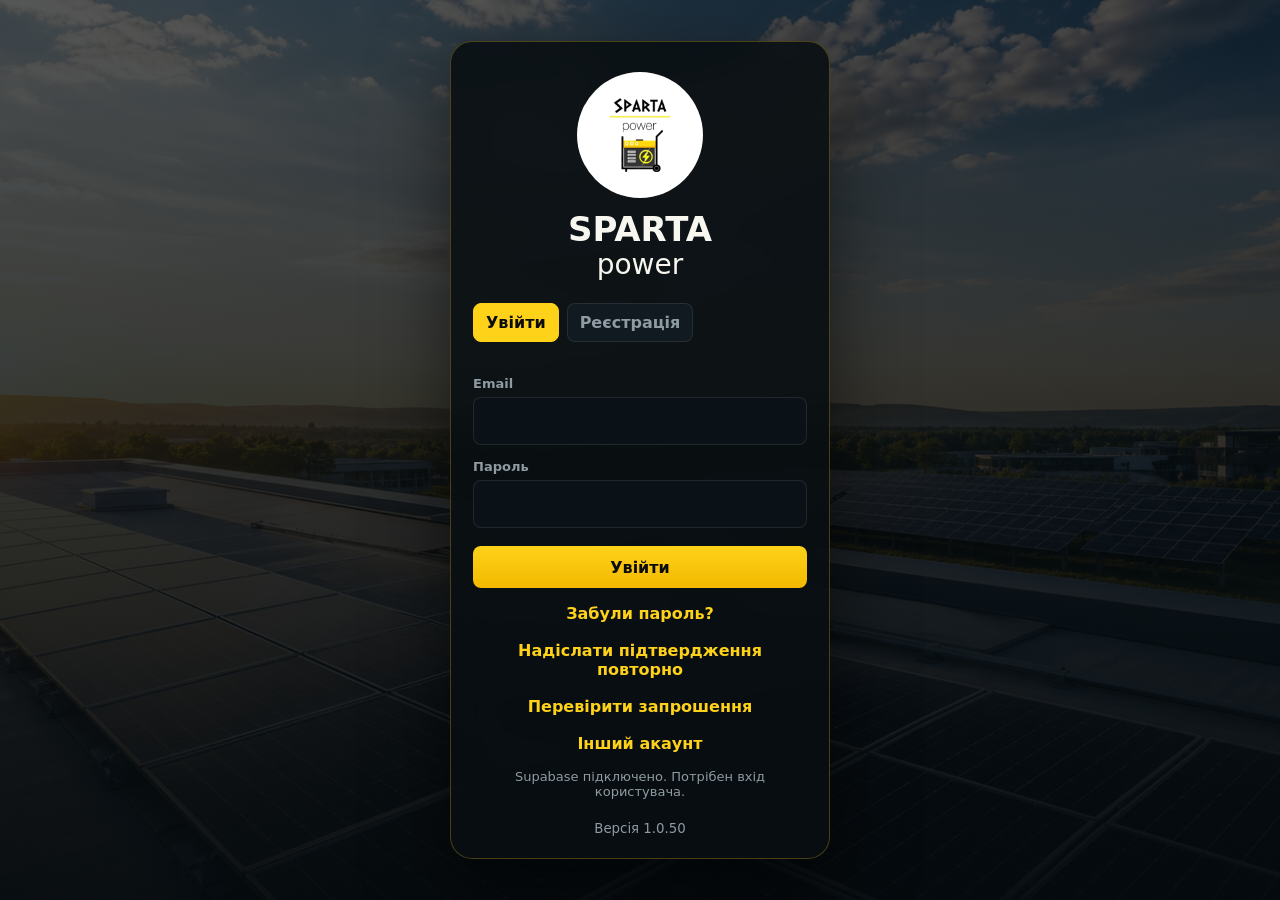
==== commit c1413d7e: "Make commercial offers independent preliminary documents General nomenclature with editable quote pr" ====
--- a/index.html
+++ b/index.html
@@ -12,13 +12,13 @@
     <link rel="apple-touch-icon" sizes="180x180" href="/assets/pwa/apple-touch-icon.png" />
     <link rel="icon" type="image/png" sizes="192x192" href="/assets/pwa/icon-192.png" />
     <link rel="icon" type="image/png" sizes="512x512" href="/assets/pwa/icon-512.png" />
-    <link rel="stylesheet" href="./styles.css?v=20261031-49" />
-    <link rel="stylesheet" href="./warehouse.css?v=20261031-49" />
-    <link rel="stylesheet" href="./project-stock-picker.css?v=20261031-49" />
-    <link rel="stylesheet" href="./team-access.css?v=20261031-49" />
-    <link rel="stylesheet" href="./buyer-ui.css?v=20261031-49" />
-    <link rel="stylesheet" href="./order-notifications.css?v=20261031-49" />
-    <link rel="stylesheet" href="./sun-game.css?v=20261031-49" />
+    <link rel="stylesheet" href="./styles.css?v=20261101-50" />
+    <link rel="stylesheet" href="./warehouse.css?v=20261101-50" />
+    <link rel="stylesheet" href="./project-stock-picker.css?v=20261101-50" />
+    <link rel="stylesheet" href="./team-access.css?v=20261101-50" />
+    <link rel="stylesheet" href="./buyer-ui.css?v=20261101-50" />
+    <link rel="stylesheet" href="./order-notifications.css?v=20261101-50" />
+    <link rel="stylesheet" href="./sun-game.css?v=20261101-50" />
   </head>
   <body class="auth-locked">
     <section class="auth-screen" aria-label="Вхід у SPARTA field">
@@ -43,7 +43,7 @@
         <button class="primary-button auth-submit" id="gateAuthSubmitButton" type="submit">Увійти</button>
         <button class="auth-link" type="button" data-gate-mode="recover">Забули пароль?</button><button class="auth-link" type="button" data-auth-resend>Надіслати підтвердження повторно</button><button class="auth-link" type="button" data-auth-retry>Перевірити запрошення</button><button class="auth-link" type="button" data-auth-signout>Інший акаунт</button>
         <p class="auth-message" id="gateAuthMessage">Увійди, щоб працювати з об'єктами SPARTA power.</p>
-        <small>Версія 1.0.49</small>
+        <small>Версія 1.0.50</small>
       </form>
     </section>
 
@@ -468,33 +468,33 @@
       </form>
     </dialog>
 
-    <script src="./local-workspace.js?v=20261031-49"></script>
-    <script src="./supabase-config.js?v=20261031-49"></script>
+    <script src="./local-workspace.js?v=20261101-50"></script>
+    <script src="./supabase-config.js?v=20261101-50"></script>
     <!-- Kept locally so authentication also works when a CDN is blocked or unavailable. -->
-    <script src="./supabase-js.umd.js?v=20261031-49"></script>
-    <script src="./money.js?v=20261031-49"></script>
-    <script src="./cash-ledger.js?v=20261031-49"></script>
-    <script src="./cash-book.js?v=20261031-49"></script>
-    <script src="./workspace-reset-core.js?v=20261031-49"></script>
-    <script src="./workspace-maintenance.js?v=20261031-49"></script>
-    <script src="./warehouse-core.js?v=20261031-49"></script>
-    <script src="./inventory-import.js?v=20261031-49"></script>
-    <script src="./product-photos-data.js?v=20261031-49"></script>
-    <script src="./product-photos.js?v=20261031-49"></script>
-    <script src="./warehouse-excel-core.js?v=20261031-49"></script>
-    <script src="./warehouse-excel-file.js?v=20261031-49"></script>
-    <script src="./warehouse-ui.js?v=20261031-49"></script>
-    <script src="./warehouse-excel-ui.js?v=20261031-49"></script>
-    <script src="./warehouse-cloud.js?v=20261031-49"></script>
-    <script src="./inventory-import-ui.js?v=20261031-49"></script>
-    <script src="./auth-flow.js?v=20261031-49"></script>
-    <script src="./team-access.js?v=20261031-49"></script>
-    <script src="./buyer-cloud.js?v=20261031-49"></script>
-    <script src="./buyer-ui.js?v=20261031-49"></script>
-    <script src="./order-notifications.js?v=20261031-49"></script>
-    <script src="./sun-game.js?v=20261031-49"></script>
-    <script src="./project-stock-actions.js?v=20261031-49"></script>
-    <script src="./project-stock-picker.js?v=20261031-49"></script>
-    <script src="./app.js?v=20261031-49"></script>
+    <script src="./supabase-js.umd.js?v=20261101-50"></script>
+    <script src="./money.js?v=20261101-50"></script>
+    <script src="./cash-ledger.js?v=20261101-50"></script>
+    <script src="./cash-book.js?v=20261101-50"></script>
+    <script src="./workspace-reset-core.js?v=20261101-50"></script>
+    <script src="./workspace-maintenance.js?v=20261101-50"></script>
+    <script src="./warehouse-core.js?v=20261101-50"></script>
+    <script src="./inventory-import.js?v=20261101-50"></script>
+    <script src="./product-photos-data.js?v=20261101-50"></script>
+    <script src="./product-photos.js?v=20261101-50"></script>
+    <script src="./warehouse-excel-core.js?v=20261101-50"></script>
+    <script src="./warehouse-excel-file.js?v=20261101-50"></script>
+    <script src="./warehouse-ui.js?v=20261101-50"></script>
+    <script src="./warehouse-excel-ui.js?v=20261101-50"></script>
+    <script src="./warehouse-cloud.js?v=20261101-50"></script>
+    <script src="./inventory-import-ui.js?v=20261101-50"></script>
+    <script src="./auth-flow.js?v=20261101-50"></script>
+    <script src="./team-access.js?v=20261101-50"></script>
+    <script src="./buyer-cloud.js?v=20261101-50"></script>
+    <script src="./buyer-ui.js?v=20261101-50"></script>
+    <script src="./order-notifications.js?v=20261101-50"></script>
+    <script src="./sun-game.js?v=20261101-50"></script>
+    <script src="./project-stock-actions.js?v=20261101-50"></script>
+    <script src="./project-stock-picker.js?v=20261101-50"></script>
+    <script src="./app.js?v=20261101-50"></script>
   </body>
 </html>
--- a/styles.css
+++ b/styles.css
@@ -198,6 +198,16 @@
   display: flex;
   align-items: center;
   gap: 12px;
+}
+
+.profile-card > div {
+  flex: 1;
+  min-width: 0;
+  overflow-wrap: anywhere;
+}
+
+.profile-card > .profile-avatar {
+  flex-shrink: 0;
 }
 
 .brand-logo {
@@ -1841,6 +1851,23 @@
   margin-top: 3px;
 }
 
+.offer-intro { padding: 16px; border: 1px solid var(--line); border-radius: 12px; background: var(--panel-2); margin-bottom: 14px; }
+.offer-intro p, .offer-intro small { display: block; color: var(--muted); line-height: 1.6; }
+.offer-metrics { grid-template-columns: repeat(3, minmax(0, 1fr)); }
+.offer-lines { display: grid; gap: 12px; margin: 14px 0; min-width: 0; }
+.offer-line-card { padding: 16px; min-width: 0; border: 1px solid var(--line); border-radius: 12px; background: var(--panel-2); overflow-wrap: anywhere; }
+.offer-line-heading { display: flex; flex-wrap: wrap; justify-content: space-between; align-items: start; gap: 10px; }
+.offer-line-heading > div { min-width: 0; flex: 1 1 220px; }
+.offer-line-heading strong, .offer-line-heading span { display: block; }
+.offer-line-heading span, .offer-line-heading p, .offer-line-amount { color: var(--muted); font-size: 12px; line-height: 1.6; }
+.offer-line-heading b { color: var(--yellow); }
+.offer-line-card .workflow-details { margin: 12px 0; }
+.offer-line-card .commercial-offer-form { padding: 12px; }
+@media (max-width: 640px) {
+  .offer-metrics { grid-template-columns: minmax(0, 1fr); }
+  .offer-line-card, .offer-intro { padding: 12px; }
+}
+
 .warehouse-form {
   grid-template-columns: repeat(5, minmax(130px, 1fr));
 }
--- a/project-stock-picker.css
+++ b/project-stock-picker.css
@@ -67,6 +67,11 @@
 .psp-card-controls { display: flex; align-items: end; justify-content: space-between; gap: 12px; margin-top: 11px; }
 .psp-card-controls > .psp-check { margin-bottom: 1px; color: var(--psp-ink); }
 .psp-quantity { flex: 0 1 140px; }
+.psp-offer-fields { display: grid; grid-template-columns: repeat(2, minmax(0, 1fr)); gap: 10px; margin-top: 8px; }
+.psp-offer-fields > label { display: block; min-width: 0; overflow-wrap: anywhere; }
+.psp-dialog .psp-reference-price { margin-top: 12px; padding-top: 10px; border-top: 1px solid var(--psp-border); color: var(--psp-muted); font-size: 11px; line-height: 1.6; overflow-wrap: anywhere; }
+.psp-reference-price strong { color: var(--psp-ink); font-variant-numeric: tabular-nums; }
+.psp-offer-card .psp-card-controls { margin-top: 4px; }
 .psp-dialog .psp-row-note, .psp-dialog .psp-currency-warning { margin-top: 10px; color: #e9cf81; font-size: 10px; line-height: 1.6; overflow-wrap: anywhere; }
 .psp-empty { display: grid; place-items: center; gap: 7px; padding: 30px 18px; border: 1px dashed var(--psp-border); border-radius: 11px; color: var(--psp-muted); font-size: 12px; text-align: center; }
 .psp-empty strong { color: var(--psp-ink); }
@@ -99,6 +104,7 @@
   .psp-list { padding: 11px 12px 15px; }
   .psp-grid { grid-template-columns: minmax(0, 1fr); }
   .psp-card { padding: 12px; }
+  .psp-offer-fields input[type="text"] { font-size: 16px; }
   .psp-footer { display: block; max-height: 35%; padding: 10px 12px; }
   .psp-summary { gap: 3px 8px; }
   .psp-summary > b { font-size: 16px; }
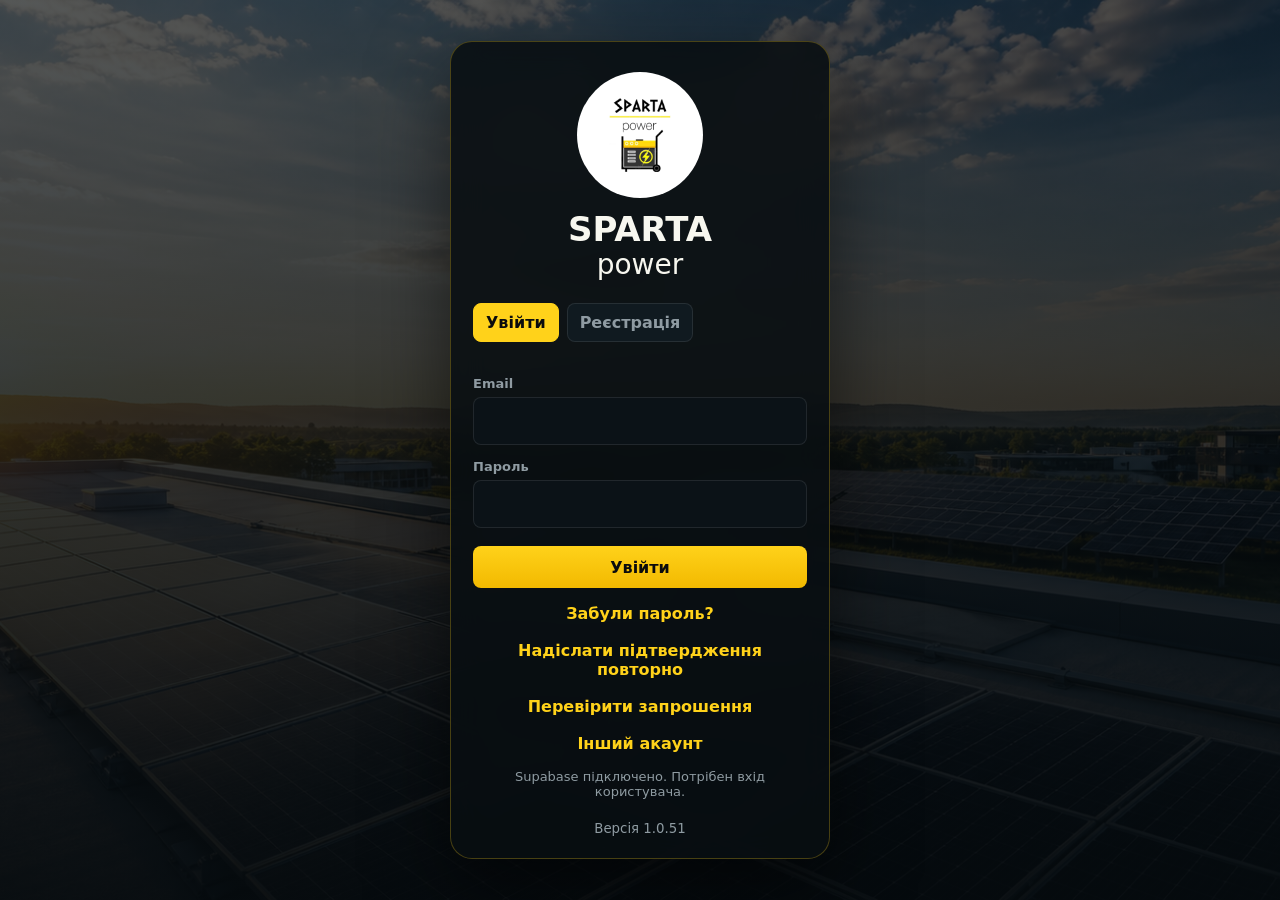
==== commit 0ee11ac8: "Add quote tables preview and customer PDF sharing Client PDF preparation, tabular review and contrac" ====
--- a/index.html
+++ b/index.html
@@ -12,13 +12,14 @@
     <link rel="apple-touch-icon" sizes="180x180" href="/assets/pwa/apple-touch-icon.png" />
     <link rel="icon" type="image/png" sizes="192x192" href="/assets/pwa/icon-192.png" />
     <link rel="icon" type="image/png" sizes="512x512" href="/assets/pwa/icon-512.png" />
-    <link rel="stylesheet" href="./styles.css?v=20261101-50" />
-    <link rel="stylesheet" href="./warehouse.css?v=20261101-50" />
-    <link rel="stylesheet" href="./project-stock-picker.css?v=20261101-50" />
-    <link rel="stylesheet" href="./team-access.css?v=20261101-50" />
-    <link rel="stylesheet" href="./buyer-ui.css?v=20261101-50" />
-    <link rel="stylesheet" href="./order-notifications.css?v=20261101-50" />
-    <link rel="stylesheet" href="./sun-game.css?v=20261101-50" />
+    <link rel="stylesheet" href="./styles.css?v=20261101-51" />
+    <link rel="stylesheet" href="./warehouse.css?v=20261101-51" />
+    <link rel="stylesheet" href="./project-stock-picker.css?v=20261101-51" />
+    <link rel="stylesheet" href="./project-documents.css?v=20261101-51" />
+    <link rel="stylesheet" href="./team-access.css?v=20261101-51" />
+    <link rel="stylesheet" href="./buyer-ui.css?v=20261101-51" />
+    <link rel="stylesheet" href="./order-notifications.css?v=20261101-51" />
+    <link rel="stylesheet" href="./sun-game.css?v=20261101-51" />
   </head>
   <body class="auth-locked">
     <section class="auth-screen" aria-label="Вхід у SPARTA field">
@@ -43,7 +44,7 @@
         <button class="primary-button auth-submit" id="gateAuthSubmitButton" type="submit">Увійти</button>
         <button class="auth-link" type="button" data-gate-mode="recover">Забули пароль?</button><button class="auth-link" type="button" data-auth-resend>Надіслати підтвердження повторно</button><button class="auth-link" type="button" data-auth-retry>Перевірити запрошення</button><button class="auth-link" type="button" data-auth-signout>Інший акаунт</button>
         <p class="auth-message" id="gateAuthMessage">Увійди, щоб працювати з об'єктами SPARTA power.</p>
-        <small>Версія 1.0.50</small>
+        <small>Версія 1.0.51</small>
       </form>
     </section>
 
@@ -468,33 +469,34 @@
       </form>
     </dialog>
 
-    <script src="./local-workspace.js?v=20261101-50"></script>
-    <script src="./supabase-config.js?v=20261101-50"></script>
+    <script src="./local-workspace.js?v=20261101-51"></script>
+    <script src="./supabase-config.js?v=20261101-51"></script>
     <!-- Kept locally so authentication also works when a CDN is blocked or unavailable. -->
-    <script src="./supabase-js.umd.js?v=20261101-50"></script>
-    <script src="./money.js?v=20261101-50"></script>
-    <script src="./cash-ledger.js?v=20261101-50"></script>
-    <script src="./cash-book.js?v=20261101-50"></script>
-    <script src="./workspace-reset-core.js?v=20261101-50"></script>
-    <script src="./workspace-maintenance.js?v=20261101-50"></script>
-    <script src="./warehouse-core.js?v=20261101-50"></script>
-    <script src="./inventory-import.js?v=20261101-50"></script>
-    <script src="./product-photos-data.js?v=20261101-50"></script>
-    <script src="./product-photos.js?v=20261101-50"></script>
-    <script src="./warehouse-excel-core.js?v=20261101-50"></script>
-    <script src="./warehouse-excel-file.js?v=20261101-50"></script>
-    <script src="./warehouse-ui.js?v=20261101-50"></script>
-    <script src="./warehouse-excel-ui.js?v=20261101-50"></script>
-    <script src="./warehouse-cloud.js?v=20261101-50"></script>
-    <script src="./inventory-import-ui.js?v=20261101-50"></script>
-    <script src="./auth-flow.js?v=20261101-50"></script>
-    <script src="./team-access.js?v=20261101-50"></script>
-    <script src="./buyer-cloud.js?v=20261101-50"></script>
-    <script src="./buyer-ui.js?v=20261101-50"></script>
-    <script src="./order-notifications.js?v=20261101-50"></script>
-    <script src="./sun-game.js?v=20261101-50"></script>
-    <script src="./project-stock-actions.js?v=20261101-50"></script>
-    <script src="./project-stock-picker.js?v=20261101-50"></script>
-    <script src="./app.js?v=20261101-50"></script>
+    <script src="./supabase-js.umd.js?v=20261101-51"></script>
+    <script src="./money.js?v=20261101-51"></script>
+    <script src="./cash-ledger.js?v=20261101-51"></script>
+    <script src="./cash-book.js?v=20261101-51"></script>
+    <script src="./workspace-reset-core.js?v=20261101-51"></script>
+    <script src="./workspace-maintenance.js?v=20261101-51"></script>
+    <script src="./warehouse-core.js?v=20261101-51"></script>
+    <script src="./inventory-import.js?v=20261101-51"></script>
+    <script src="./product-photos-data.js?v=20261101-51"></script>
+    <script src="./product-photos.js?v=20261101-51"></script>
+    <script src="./warehouse-excel-core.js?v=20261101-51"></script>
+    <script src="./warehouse-excel-file.js?v=20261101-51"></script>
+    <script src="./warehouse-ui.js?v=20261101-51"></script>
+    <script src="./warehouse-excel-ui.js?v=20261101-51"></script>
+    <script src="./warehouse-cloud.js?v=20261101-51"></script>
+    <script src="./inventory-import-ui.js?v=20261101-51"></script>
+    <script src="./auth-flow.js?v=20261101-51"></script>
+    <script src="./team-access.js?v=20261101-51"></script>
+    <script src="./buyer-cloud.js?v=20261101-51"></script>
+    <script src="./buyer-ui.js?v=20261101-51"></script>
+    <script src="./order-notifications.js?v=20261101-51"></script>
+    <script src="./sun-game.js?v=20261101-51"></script>
+    <script src="./project-stock-actions.js?v=20261101-51"></script>
+    <script src="./project-stock-picker.js?v=20261101-51"></script>
+    <script src="./project-documents.js?v=20261101-51"></script>
+    <script src="./app.js?v=20261101-51"></script>
   </body>
 </html>
--- a/project-documents.css
+++ b/project-documents.css
@@ -0,0 +1,4 @@
+.pdoc-dialog{width:min(980px,calc(100vw - 20px));height:calc(100dvh - 24px);max-width:calc(100vw - 20px);max-height:calc(100dvh - 24px);padding:0;border:1px solid #40525b;border-radius:14px;background:#15232b;color:#f6f8fa;overflow:hidden;}
+.pdoc-dialog::backdrop{background:#000b;backdrop-filter:blur(4px)}
+.pdoc-dialog *{box-sizing:border-box;min-width:0}.pdoc-shell{height:100%;display:flex;flex-direction:column}.pdoc-toolbar{display:flex;justify-content:space-between;gap:14px;align-items:center;padding:14px 20px;border-bottom:1px solid #40525b}.pdoc-toolbar small{display:block;color:#bcc9ce;margin-top:4px}.pdoc-dialog button{white-space:normal;overflow-wrap:anywhere;min-height:44px;padding:10px 16px;border:1px solid #52646b;border-radius:9px;background:#22343d;color:white;font:inherit;font-weight:650}.pdoc-toolbar button{flex:0 0 44px;font-size:22px;padding:4px}.pdoc-body{flex:1;min-height:0;overflow:auto;padding:20px;overscroll-behavior:contain}.pdoc-sheet{padding:32px;background:white;color:#17262d;box-shadow:0 2px 18px #0003;overflow-wrap:anywhere}.pdoc-brand{display:flex;justify-content:space-between;flex-wrap:wrap;gap:14px;border-bottom:3px solid #ffd21a;padding-bottom:16px;margin-bottom:18px}.pdoc-brand b{font-size:25px}.pdoc-brand b span{color:#8a6e00}.pdoc-brand h2{font-size:22px;margin:0}.pdoc-brand p{font-size:12px;margin:5px 0 0}.pdoc-sheet h3{font-size:18px}.pdoc-client{display:grid;grid-template-columns:repeat(2,minmax(0,1fr));gap:12px;margin:16px 0}.pdoc-client div{margin:0}.pdoc-client dt{font-size:11px;color:#53656d}.pdoc-client dd{margin:4px 0;font-size:14px;font-weight:600}.pdoc-full{grid-column:1/-1}.pdoc-currency{font-size:12px;color:#53656d}.pdoc-sheet .pdoc-table{table-layout:fixed;width:100%;min-width:0;border-collapse:collapse;font-size:13px;color:#17262d}.pdoc-sheet .pdoc-table th,.pdoc-sheet .pdoc-table td{padding:12px 9px;border-bottom:1px solid #d7e0e3;text-align:right;vertical-align:top;white-space:normal;overflow-wrap:anywhere}.pdoc-sheet .pdoc-table th:first-child,.pdoc-sheet .pdoc-table td:first-child{text-align:left}.pdoc-sheet .pdoc-table thead th{background:#17262d;color:white;font-size:12px;text-transform:none}.pdoc-table thead th:first-child{width:46%}.pdoc-table thead th:nth-child(2){width:14%}.pdoc-table thead th:nth-child(3),.pdoc-table thead th:nth-child(4){width:20%}.pdoc-table small{display:block;white-space:pre-wrap;font-size:11px;color:#53656d;margin-top:4px}.pdoc-table tfoot{background:#fff4bd;font-weight:700}.pdoc-note{font-size:12px;line-height:1.6;color:#53656d;margin:20px 0}.pdoc-company{display:grid;gap:5px;padding-top:14px;border-top:1px solid #d7e0e3;font-size:12px}.pdoc-actions{display:flex;flex-wrap:wrap;justify-content:flex-end;gap:10px;padding:12px 20px;border-top:1px solid #40525b}.pdoc-actions p{flex:1 0 100%;font-size:12px;margin:0;color:#bfced4}.pdoc-actions [data-pdoc-share]{background:#ffd21a;color:#162127;border-color:#ffd21a}.pdoc-actions button:disabled{opacity:.5}.offer-summary-table{margin:16px 0}.offer-summary-table table{min-width:470px}.offer-summary-table td:first-child{overflow-wrap:anywhere;max-width:400px}.offer-summary-table tfoot{font-weight:700}.offer-document-actions{justify-content:flex-start;margin-top:16px}.contract-client-card{margin:14px 0}.contract-client-card span{display:block;color:var(--muted);font-size:12px}.contract-client-card strong{display:block;overflow-wrap:anywhere}
+@media(max-width:600px){.pdoc-body{padding:8px}.pdoc-sheet{padding:14px}.pdoc-toolbar{padding:10px 12px}.pdoc-toolbar small{font-size:11px}.pdoc-brand b{font-size:20px}.pdoc-brand h2{font-size:18px}.pdoc-client{grid-template-columns:minmax(0,1fr)}.pdoc-sheet .pdoc-table{font-size:11px}.pdoc-sheet .pdoc-table th,.pdoc-sheet .pdoc-table td{padding:9px 4px}.pdoc-sheet .pdoc-table thead th{font-size:10px}.pdoc-table small{font-size:10px}.pdoc-actions{padding:10px 12px;gap:8px}.pdoc-actions button{flex:1 1 130px;font-size:12px}.pdoc-dialog{width:calc(100vw - 28px);max-width:calc(100vw - 28px)}.offer-summary-table table{min-width:430px}}
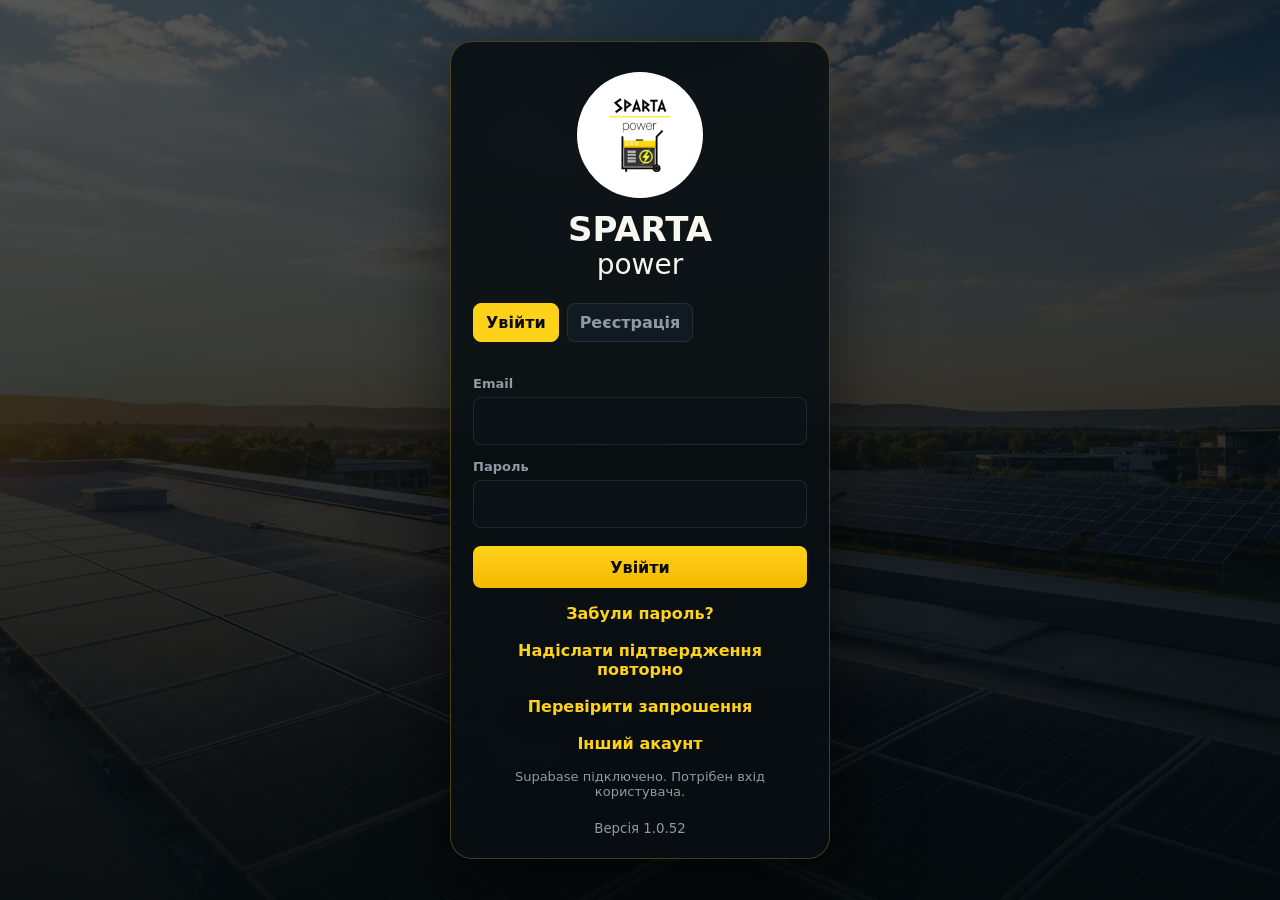
==== commit e364617e: "Add quote-based contracts and simple installation confirmation" ====
--- a/index.html
+++ b/index.html
@@ -12,14 +12,15 @@
     <link rel="apple-touch-icon" sizes="180x180" href="/assets/pwa/apple-touch-icon.png" />
     <link rel="icon" type="image/png" sizes="192x192" href="/assets/pwa/icon-192.png" />
     <link rel="icon" type="image/png" sizes="512x512" href="/assets/pwa/icon-512.png" />
-    <link rel="stylesheet" href="./styles.css?v=20261101-51" />
-    <link rel="stylesheet" href="./warehouse.css?v=20261101-51" />
-    <link rel="stylesheet" href="./project-stock-picker.css?v=20261101-51" />
-    <link rel="stylesheet" href="./project-documents.css?v=20261101-51" />
-    <link rel="stylesheet" href="./team-access.css?v=20261101-51" />
-    <link rel="stylesheet" href="./buyer-ui.css?v=20261101-51" />
-    <link rel="stylesheet" href="./order-notifications.css?v=20261101-51" />
-    <link rel="stylesheet" href="./sun-game.css?v=20261101-51" />
+    <link rel="stylesheet" href="./styles.css?v=20261101-52" />
+    <link rel="stylesheet" href="./warehouse.css?v=20261101-52" />
+    <link rel="stylesheet" href="./project-stock-picker.css?v=20261101-52" />
+    <link rel="stylesheet" href="./project-documents.css?v=20261101-52" />
+    <link rel="stylesheet" href="./installation-ui.css?v=20261101-52" />
+    <link rel="stylesheet" href="./team-access.css?v=20261101-52" />
+    <link rel="stylesheet" href="./buyer-ui.css?v=20261101-52" />
+    <link rel="stylesheet" href="./order-notifications.css?v=20261101-52" />
+    <link rel="stylesheet" href="./sun-game.css?v=20261101-52" />
   </head>
   <body class="auth-locked">
     <section class="auth-screen" aria-label="Вхід у SPARTA field">
@@ -44,7 +45,7 @@
         <button class="primary-button auth-submit" id="gateAuthSubmitButton" type="submit">Увійти</button>
         <button class="auth-link" type="button" data-gate-mode="recover">Забули пароль?</button><button class="auth-link" type="button" data-auth-resend>Надіслати підтвердження повторно</button><button class="auth-link" type="button" data-auth-retry>Перевірити запрошення</button><button class="auth-link" type="button" data-auth-signout>Інший акаунт</button>
         <p class="auth-message" id="gateAuthMessage">Увійди, щоб працювати з об'єктами SPARTA power.</p>
-        <small>Версія 1.0.51</small>
+        <small>Версія 1.0.52</small>
       </form>
     </section>
 
@@ -469,34 +470,36 @@
       </form>
     </dialog>
 
-    <script src="./local-workspace.js?v=20261101-51"></script>
-    <script src="./supabase-config.js?v=20261101-51"></script>
+    <script src="./local-workspace.js?v=20261101-52"></script>
+    <script src="./supabase-config.js?v=20261101-52"></script>
     <!-- Kept locally so authentication also works when a CDN is blocked or unavailable. -->
-    <script src="./supabase-js.umd.js?v=20261101-51"></script>
-    <script src="./money.js?v=20261101-51"></script>
-    <script src="./cash-ledger.js?v=20261101-51"></script>
-    <script src="./cash-book.js?v=20261101-51"></script>
-    <script src="./workspace-reset-core.js?v=20261101-51"></script>
-    <script src="./workspace-maintenance.js?v=20261101-51"></script>
-    <script src="./warehouse-core.js?v=20261101-51"></script>
-    <script src="./inventory-import.js?v=20261101-51"></script>
-    <script src="./product-photos-data.js?v=20261101-51"></script>
-    <script src="./product-photos.js?v=20261101-51"></script>
-    <script src="./warehouse-excel-core.js?v=20261101-51"></script>
-    <script src="./warehouse-excel-file.js?v=20261101-51"></script>
-    <script src="./warehouse-ui.js?v=20261101-51"></script>
-    <script src="./warehouse-excel-ui.js?v=20261101-51"></script>
-    <script src="./warehouse-cloud.js?v=20261101-51"></script>
-    <script src="./inventory-import-ui.js?v=20261101-51"></script>
-    <script src="./auth-flow.js?v=20261101-51"></script>
-    <script src="./team-access.js?v=20261101-51"></script>
-    <script src="./buyer-cloud.js?v=20261101-51"></script>
-    <script src="./buyer-ui.js?v=20261101-51"></script>
-    <script src="./order-notifications.js?v=20261101-51"></script>
-    <script src="./sun-game.js?v=20261101-51"></script>
-    <script src="./project-stock-actions.js?v=20261101-51"></script>
-    <script src="./project-stock-picker.js?v=20261101-51"></script>
-    <script src="./project-documents.js?v=20261101-51"></script>
-    <script src="./app.js?v=20261101-51"></script>
+    <script src="./supabase-js.umd.js?v=20261101-52"></script>
+    <script src="./money.js?v=20261101-52"></script>
+    <script src="./cash-ledger.js?v=20261101-52"></script>
+    <script src="./cash-book.js?v=20261101-52"></script>
+    <script src="./workspace-reset-core.js?v=20261101-52"></script>
+    <script src="./workspace-maintenance.js?v=20261101-52"></script>
+    <script src="./warehouse-core.js?v=20261101-52"></script>
+    <script src="./inventory-import.js?v=20261101-52"></script>
+    <script src="./product-photos-data.js?v=20261101-52"></script>
+    <script src="./product-photos.js?v=20261101-52"></script>
+    <script src="./warehouse-excel-core.js?v=20261101-52"></script>
+    <script src="./warehouse-excel-file.js?v=20261101-52"></script>
+    <script src="./warehouse-ui.js?v=20261101-52"></script>
+    <script src="./warehouse-excel-ui.js?v=20261101-52"></script>
+    <script src="./warehouse-cloud.js?v=20261101-52"></script>
+    <script src="./inventory-import-ui.js?v=20261101-52"></script>
+    <script src="./auth-flow.js?v=20261101-52"></script>
+    <script src="./team-access.js?v=20261101-52"></script>
+    <script src="./buyer-cloud.js?v=20261101-52"></script>
+    <script src="./buyer-ui.js?v=20261101-52"></script>
+    <script src="./order-notifications.js?v=20261101-52"></script>
+    <script src="./sun-game.js?v=20261101-52"></script>
+    <script src="./project-stock-actions.js?v=20261101-52"></script>
+    <script src="./project-stock-picker.js?v=20261101-52"></script>
+    <script src="./project-documents.js?v=20261101-52"></script>
+    <script src="./installation-core.js?v=20261101-52"></script>
+    <script src="./installation-ui.js?v=20261101-52"></script>
+    <script src="./app.js?v=20261101-52"></script>
   </body>
 </html>
--- a/styles.css
+++ b/styles.css
@@ -3763,3 +3763,7 @@
 
 .cash-currency { min-width: 150px; margin-left: auto; }
 .cash-currency select { min-width: 0; width: 100%; }
+.project-contract-form .contract-wide { grid-column: 1 / -1; min-width: 0; }
+.project-contract-form textarea { width: 100%; max-width: 100%; min-width: 0; box-sizing: border-box; resize: vertical; }
+.project-contract-form .form-submit-cell { display: flex; flex-wrap: wrap; gap: 10px; }
+.project-contract-form .form-submit-cell button { white-space: normal; overflow-wrap: anywhere; }
--- a/project-documents.css
+++ b/project-documents.css
@@ -2,3 +2,5 @@
 .pdoc-dialog::backdrop{background:#000b;backdrop-filter:blur(4px)}
 .pdoc-dialog *{box-sizing:border-box;min-width:0}.pdoc-shell{height:100%;display:flex;flex-direction:column}.pdoc-toolbar{display:flex;justify-content:space-between;gap:14px;align-items:center;padding:14px 20px;border-bottom:1px solid #40525b}.pdoc-toolbar small{display:block;color:#bcc9ce;margin-top:4px}.pdoc-dialog button{white-space:normal;overflow-wrap:anywhere;min-height:44px;padding:10px 16px;border:1px solid #52646b;border-radius:9px;background:#22343d;color:white;font:inherit;font-weight:650}.pdoc-toolbar button{flex:0 0 44px;font-size:22px;padding:4px}.pdoc-body{flex:1;min-height:0;overflow:auto;padding:20px;overscroll-behavior:contain}.pdoc-sheet{padding:32px;background:white;color:#17262d;box-shadow:0 2px 18px #0003;overflow-wrap:anywhere}.pdoc-brand{display:flex;justify-content:space-between;flex-wrap:wrap;gap:14px;border-bottom:3px solid #ffd21a;padding-bottom:16px;margin-bottom:18px}.pdoc-brand b{font-size:25px}.pdoc-brand b span{color:#8a6e00}.pdoc-brand h2{font-size:22px;margin:0}.pdoc-brand p{font-size:12px;margin:5px 0 0}.pdoc-sheet h3{font-size:18px}.pdoc-client{display:grid;grid-template-columns:repeat(2,minmax(0,1fr));gap:12px;margin:16px 0}.pdoc-client div{margin:0}.pdoc-client dt{font-size:11px;color:#53656d}.pdoc-client dd{margin:4px 0;font-size:14px;font-weight:600}.pdoc-full{grid-column:1/-1}.pdoc-currency{font-size:12px;color:#53656d}.pdoc-sheet .pdoc-table{table-layout:fixed;width:100%;min-width:0;border-collapse:collapse;font-size:13px;color:#17262d}.pdoc-sheet .pdoc-table th,.pdoc-sheet .pdoc-table td{padding:12px 9px;border-bottom:1px solid #d7e0e3;text-align:right;vertical-align:top;white-space:normal;overflow-wrap:anywhere}.pdoc-sheet .pdoc-table th:first-child,.pdoc-sheet .pdoc-table td:first-child{text-align:left}.pdoc-sheet .pdoc-table thead th{background:#17262d;color:white;font-size:12px;text-transform:none}.pdoc-table thead th:first-child{width:46%}.pdoc-table thead th:nth-child(2){width:14%}.pdoc-table thead th:nth-child(3),.pdoc-table thead th:nth-child(4){width:20%}.pdoc-table small{display:block;white-space:pre-wrap;font-size:11px;color:#53656d;margin-top:4px}.pdoc-table tfoot{background:#fff4bd;font-weight:700}.pdoc-note{font-size:12px;line-height:1.6;color:#53656d;margin:20px 0}.pdoc-company{display:grid;gap:5px;padding-top:14px;border-top:1px solid #d7e0e3;font-size:12px}.pdoc-actions{display:flex;flex-wrap:wrap;justify-content:flex-end;gap:10px;padding:12px 20px;border-top:1px solid #40525b}.pdoc-actions p{flex:1 0 100%;font-size:12px;margin:0;color:#bfced4}.pdoc-actions [data-pdoc-share]{background:#ffd21a;color:#162127;border-color:#ffd21a}.pdoc-actions button:disabled{opacity:.5}.offer-summary-table{margin:16px 0}.offer-summary-table table{min-width:470px}.offer-summary-table td:first-child{overflow-wrap:anywhere;max-width:400px}.offer-summary-table tfoot{font-weight:700}.offer-document-actions{justify-content:flex-start;margin-top:16px}.contract-client-card{margin:14px 0}.contract-client-card span{display:block;color:var(--muted);font-size:12px}.contract-client-card strong{display:block;overflow-wrap:anywhere}
 @media(max-width:600px){.pdoc-body{padding:8px}.pdoc-sheet{padding:14px}.pdoc-toolbar{padding:10px 12px}.pdoc-toolbar small{font-size:11px}.pdoc-brand b{font-size:20px}.pdoc-brand h2{font-size:18px}.pdoc-client{grid-template-columns:minmax(0,1fr)}.pdoc-sheet .pdoc-table{font-size:11px}.pdoc-sheet .pdoc-table th,.pdoc-sheet .pdoc-table td{padding:9px 4px}.pdoc-sheet .pdoc-table thead th{font-size:10px}.pdoc-table small{font-size:10px}.pdoc-actions{padding:10px 12px;gap:8px}.pdoc-actions button{flex:1 1 130px;font-size:12px}.pdoc-dialog{width:calc(100vw - 28px);max-width:calc(100vw - 28px)}.offer-summary-table table{min-width:430px}}
+
+.pdoc-terms{margin:24px 0;font-size:13px;line-height:1.6}.pdoc-terms section{margin:18px 0}.pdoc-terms h4{font-size:14px;margin:0 0 6px}.pdoc-terms p{margin:0;white-space:pre-wrap;overflow-wrap:anywhere}@media(max-width:600px){.pdoc-terms{font-size:12px}.pdoc-terms h4{font-size:13px}}
--- a/installation-ui.css
+++ b/installation-ui.css
@@ -0,0 +1,47 @@
+.installation-panel,.installation-panel *{box-sizing:border-box;min-width:0}
+.installation-panel{display:grid;gap:16px;width:100%;max-width:100%;padding:18px;border:1px solid #29363d;border-radius:16px;background:#0d171c;color:#f5f6ef;overflow-wrap:anywhere}
+.installation-panel h3,.installation-panel p{margin:0}
+.installation-panel h3{font-size:1.15rem;line-height:1.35}
+.installation-header{display:flex;align-items:flex-start;justify-content:space-between;flex-wrap:wrap;gap:12px}
+.installation-header>div{flex:1 1 220px}
+.installation-header>button{flex:0 1 auto}
+.installation-panel .installation-note{color:#a5b2b9;font-size:.9rem;line-height:1.5}
+.installation-header .installation-note{margin-top:5px}
+.installation-panel .installation-error,.installation-panel .installation-success{padding:12px;border-radius:10px;border:1px solid #74413c;background:#301e20;color:#ffb6a9;line-height:1.5;font-size:.9rem}
+.installation-panel .installation-success{border-color:#275340;background:#142b22;color:#9ce2b5}
+.installation-panel small.installation-error{display:block;margin-top:5px;padding:7px}
+.installation-actions{display:flex;flex-wrap:wrap;gap:10px}
+.installation-panel button{max-width:100%;white-space:normal;overflow-wrap:anywhere;line-height:1.4}
+.installation-table-wrap{width:100%;max-width:100%;overflow-x:auto;overscroll-behavior-x:contain}
+.installation-table{width:100%;max-width:100%;table-layout:fixed;border-collapse:collapse}
+.installation-table th,.installation-table td{padding:12px 8px;border-bottom:1px solid #29363d;text-align:left;vertical-align:top;white-space:normal;overflow-wrap:anywhere}
+.installation-table th{font-size:.8rem;color:#a5b2b9;font-weight:600}
+.installation-table th:first-child{width:43%}
+.installation-table td strong{display:block;font-size:.95rem;line-height:1.45}
+.installation-table td small{display:block;margin-top:4px;color:#a5b2b9;font-size:.8rem}
+.installation-qty-label{display:flex;align-items:center;flex-wrap:wrap;gap:5px;max-width:100%}
+.installation-panel input[type=number],.installation-panel input[type=date]{width:100%;max-width:100%;min-width:0;padding:10px;border:1px solid #34434b;border-radius:9px;background:#081216;color:#f5f6ef;font:inherit}
+.installation-panel input[type=number]{min-height:43px}
+.installation-qty-label>span:last-child{color:#a5b2b9;font-size:.8rem}
+.installation-footer{display:grid;gap:14px;margin-top:18px}
+.installation-date-label{display:grid;gap:7px;max-width:300px;font-size:.9rem}
+.installation-confirm{display:flex;align-items:flex-start;gap:10px;font-size:.95rem;line-height:1.5}
+.installation-confirm input[type=checkbox]{width:20px;height:20px;min-width:20px;flex:0 0 20px;margin:2px 0 0;accent-color:#ffdb18}
+.installation-submit{justify-self:start}
+.installation-panel button:disabled,.installation-panel input:disabled{opacity:.6;cursor:not-allowed}
+.installation-panel button:focus-visible,.installation-panel input:focus-visible{outline:2px solid #ffdb18;outline-offset:3px}
+.installation-sr-only{position:absolute!important;width:1px!important;height:1px!important;margin:-1px!important;padding:0!important;overflow:hidden!important;clip:rect(0,0,0,0);white-space:nowrap!important;border:0!important}
+.installation-record-table th:first-child{width:75%}
+@media(max-width:560px){
+  .installation-panel{padding:12px;gap:14px}
+  .installation-header>button,.installation-actions>button,.installation-submit,.installation-date-label{width:100%;max-width:100%}
+  .installation-table,.installation-table tbody{display:block;width:100%}
+  .installation-table thead{display:none}
+  .installation-table tr{display:grid;grid-template-columns:minmax(0,1fr) minmax(0,1fr);gap:10px;margin-bottom:12px;padding:12px;border:1px solid #29363d;border-radius:12px}
+  .installation-table td{display:block;padding:0;border:0;font-size:.95rem}
+  .installation-table td:first-child,.installation-table td:last-child{grid-column:1/-1}
+  .installation-table td[data-label]:before{display:block;content:attr(data-label);color:#a5b2b9;font-size:.75rem;margin-bottom:5px}
+  .installation-qty-label{display:grid;grid-template-columns:minmax(0,1fr) auto;align-items:center;gap:8px}
+  .installation-record-table tr{grid-template-columns:minmax(0,1fr)}
+  .installation-table-wrap{overflow-x:hidden}
+}
